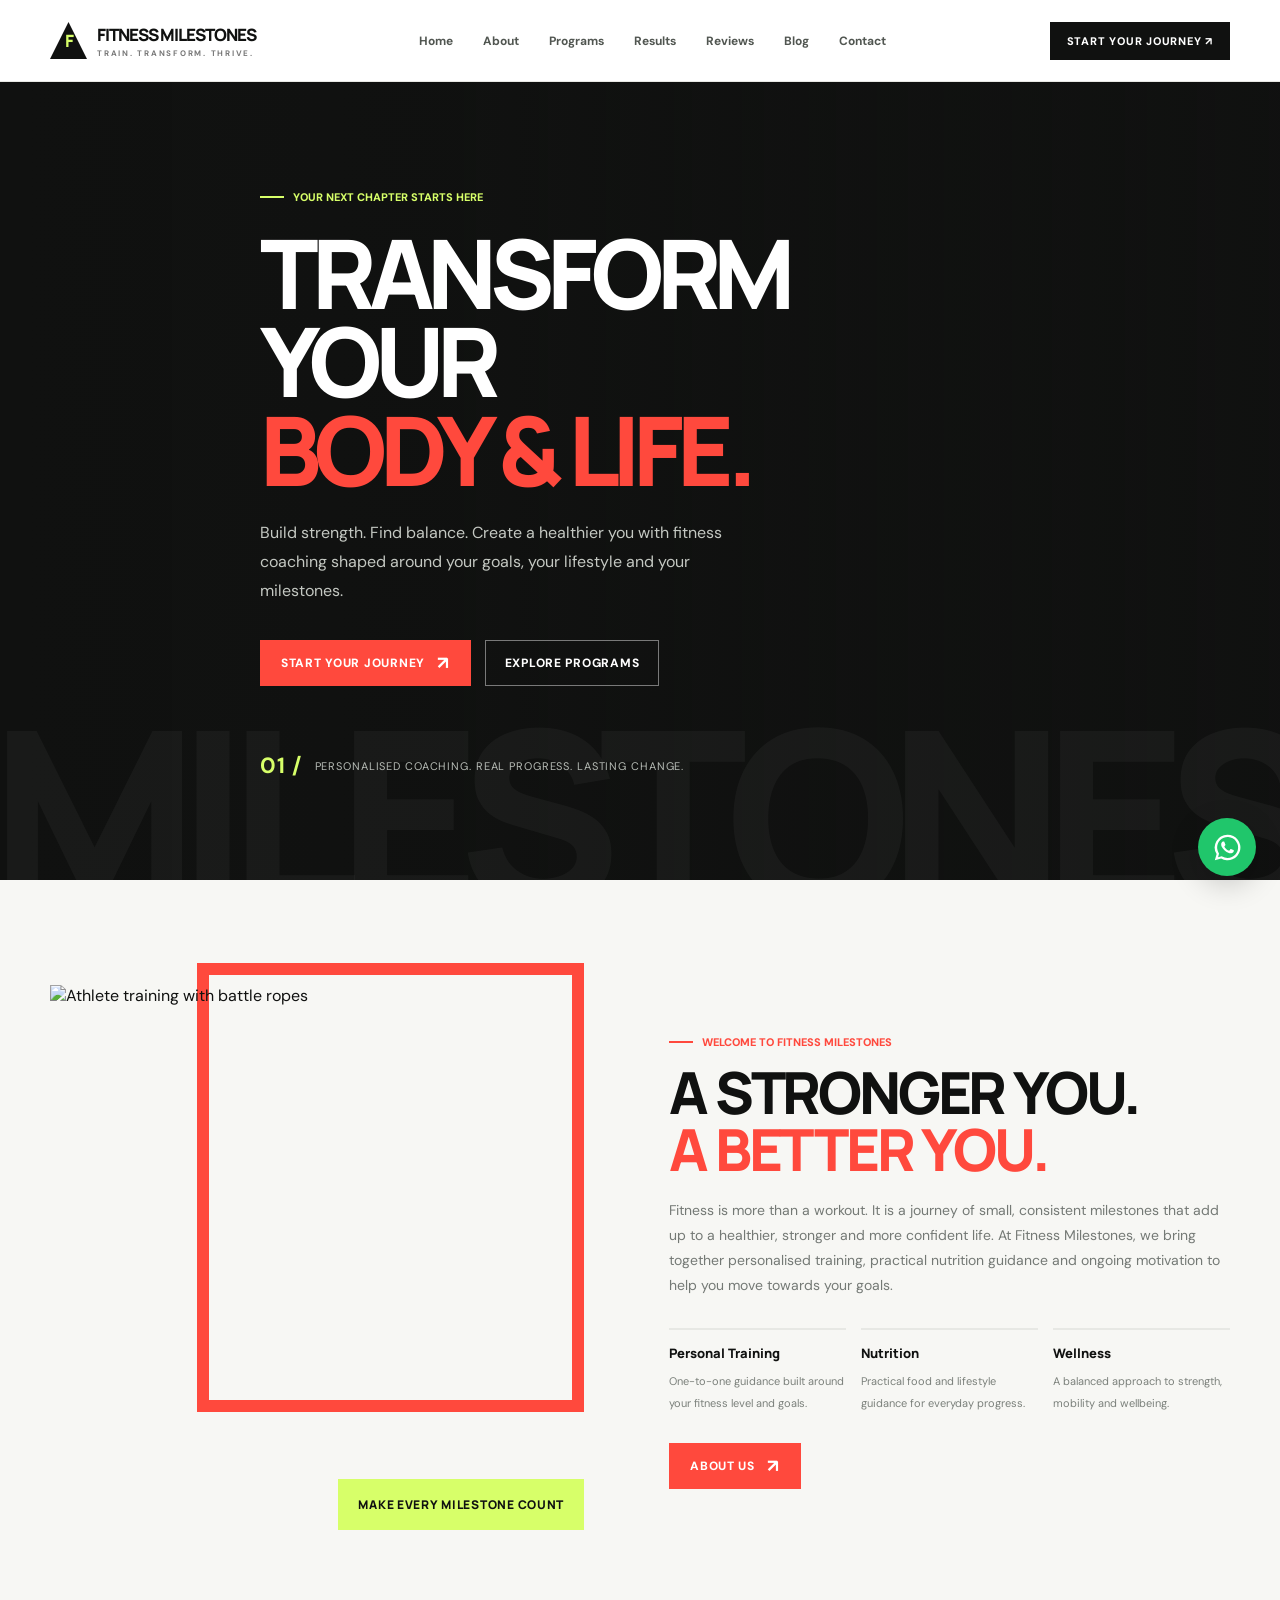
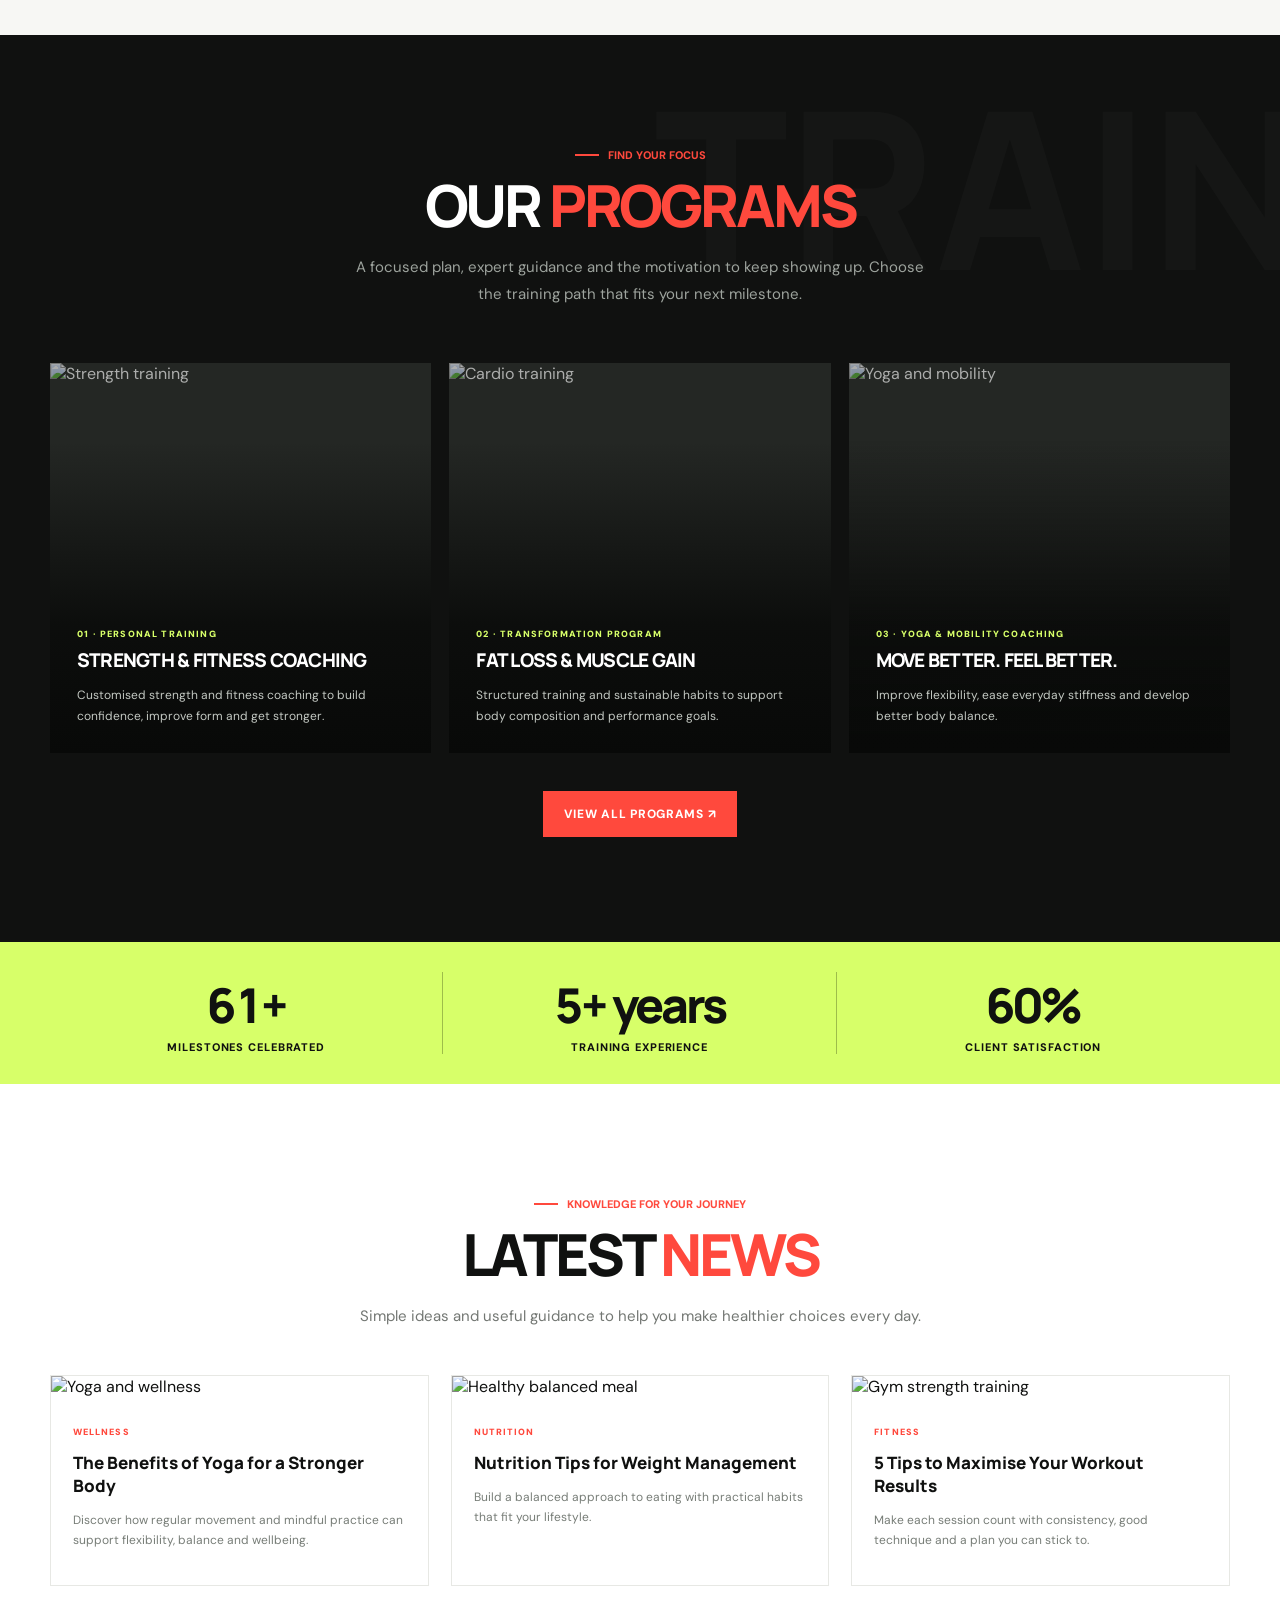
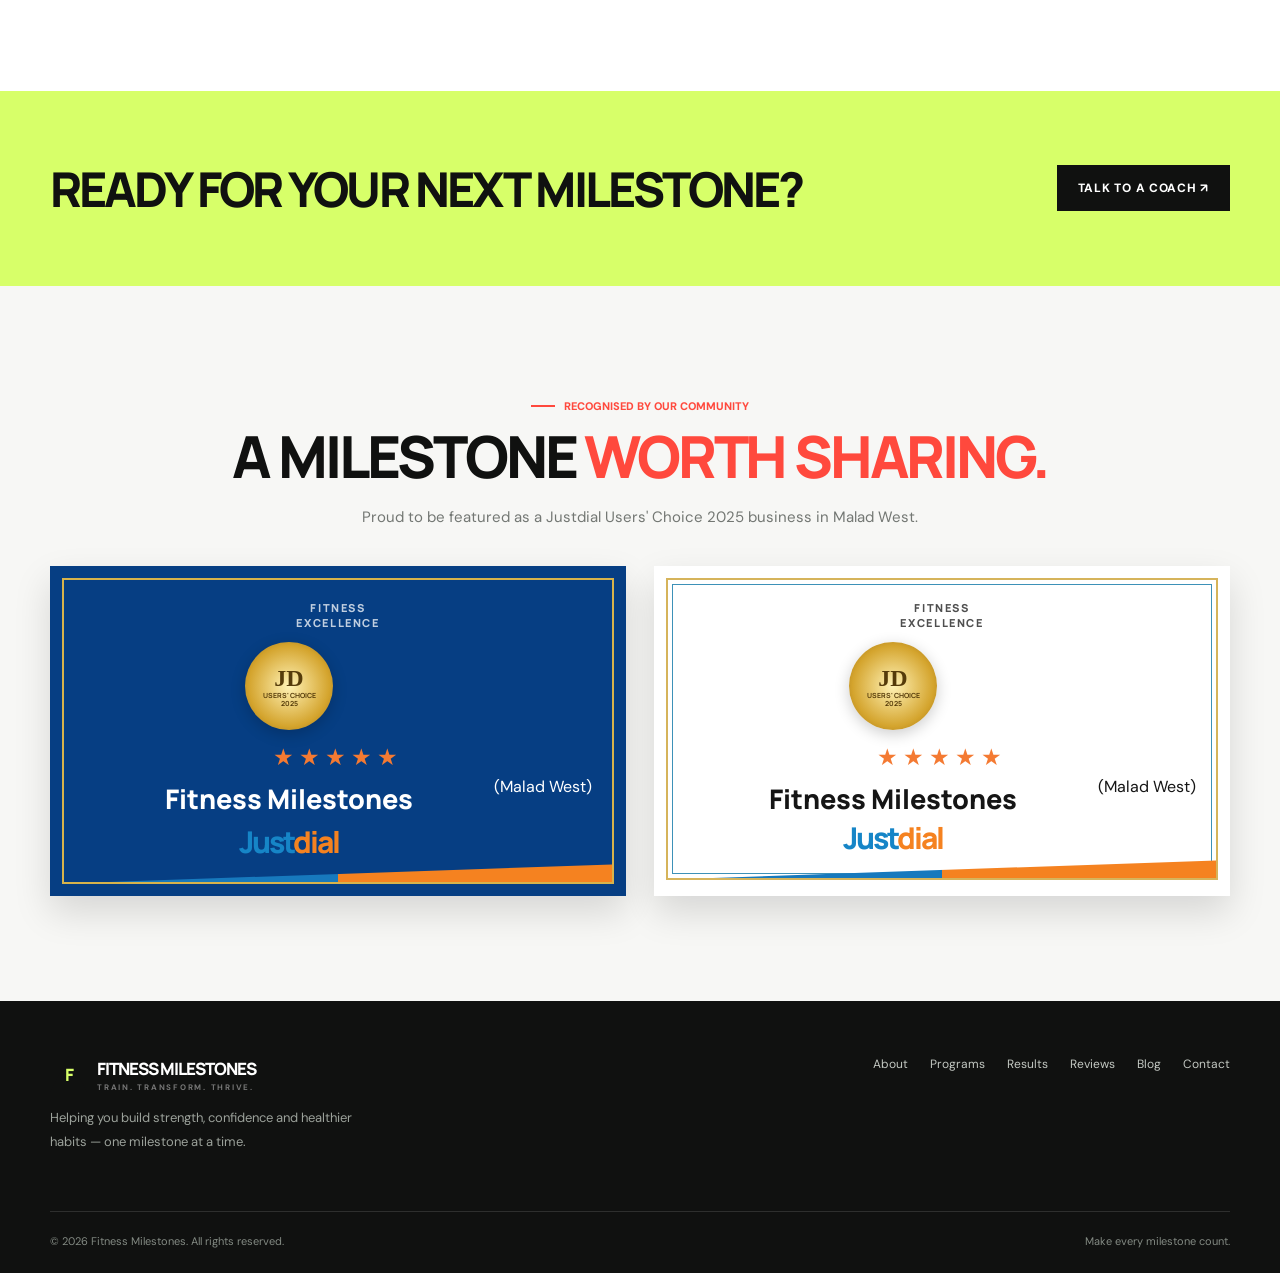
==== index.html @ a77d7e2f "Add motion effects, founder profile, review carousel and Justdial recognition" ====
<!doctype html><html lang="en"><head><meta charset="utf-8"><meta name="viewport" content="width=device-width,initial-scale=1"><meta name="theme-color" content="#101110"><meta name="description" content="Personal training, strength coaching, weight management and wellness programs."><title>Home | Fitness Milestones</title><link rel="preconnect" href="https://fonts.googleapis.com"><link rel="preconnect" href="https://fonts.gstatic.com" crossorigin><link href="https://fonts.googleapis.com/css2?family=DM+Sans:wght@400;500;600;700;800&family=Manrope:wght@400;500;600;700;800;900&display=swap" rel="stylesheet"><link rel="stylesheet" href="assets/css/site.css"></head><body><header><div class="wrap nav"><a class="brand" href="index.html"><span class="brand-mark">F</span><span>FITNESS MILESTONES<small>Train. Transform. Thrive.</small></span></a><nav class="navlinks" id="navlinks"><a href="index.html">Home</a><a href="about.html">About</a><a href="programs.html">Programs</a><a href="results.html">Results</a><a href="reviews.html">Reviews</a><a href="blog.html">Blog</a><a href="contact.html">Contact</a></nav><a class="nav-cta" href="contact.html">Start your journey ↗</a><button class="menu" id="menu" aria-label="Open navigation">☰</button></div></header><main><section class="hero" id="home"><div class="wrap hero-inner"><span class="eyebrow">Your next chapter starts here</span><h1>TRANSFORM YOUR<br><span>BODY & LIFE.</span></h1><p>Build strength. Find balance. Create a healthier you with fitness coaching shaped around your goals, your lifestyle and your milestones.</p><div class="hero-actions"><a class="btn" href="contact.html">Start your journey <span class="arrow">↗</span></a><a class="outline-btn" href="programs.html">Explore programs</a></div><div class="hero-note"><b>01 /</b> Personalised coaching. Real progress. Lasting change.</div></div></section><section class="section" id="about"><div class="wrap intro"><div class="photo-stack reveal"><img src="https://images.unsplash.com/photo-1599058945522-28d584b6f0ff?auto=format&fit=crop&w=1000&q=85" alt="Athlete training with battle ropes"><div class="photo-tag">Make every milestone count</div></div><div class="reveal"><span class="eyebrow">Welcome to Fitness Milestones</span><h2 class="section-title">A STRONGER YOU.<br><span>A BETTER YOU.</span></h2><p>Fitness is more than a workout. It is a journey of small, consistent milestones that add up to a healthier, stronger and more confident life. At Fitness Milestones, we bring together personalised training, practical nutrition guidance and ongoing motivation to help you move towards your goals.</p><div class="feature-grid"><div class="feature"><b>Personal Training</b><small>One-to-one guidance built around your fitness level and goals.</small></div><div class="feature"><b>Nutrition</b><small>Practical food and lifestyle guidance for everyday progress.</small></div><div class="feature"><b>Wellness</b><small>A balanced approach to strength, mobility and wellbeing.</small></div></div><a class="btn" href="contact.html">About us <span class="arrow">↗</span></a></div></div></section><section class="section programs" id="programs"><div class="wrap"><div class="program-head reveal"><span class="eyebrow">Find your focus</span><h2 class="section-title">OUR <span>PROGRAMS</span></h2><p class="section-copy">A focused plan, expert guidance and the motivation to keep showing up. Choose the training path that fits your next milestone.</p></div><div class="program-grid"><article class="program-card reveal"><img src="https://images.unsplash.com/photo-1583454110551-21f2fa2afe61?auto=format&fit=crop&w=900&q=80" alt="Strength training"><div class="program-info"><span class="tag">01 · Personal training</span><h3>STRENGTH & FITNESS COACHING</h3><p>Customised strength and fitness coaching to build confidence, improve form and get stronger.</p></div></article><article class="program-card reveal"><img src="https://images.unsplash.com/photo-1534258936925-c58bed479fcb?auto=format&fit=crop&w=900&q=80" alt="Cardio training"><div class="program-info"><span class="tag">02 · Transformation program</span><h3>FAT LOSS & MUSCLE GAIN</h3><p>Structured training and sustainable habits to support body composition and performance goals.</p></div></article><article class="program-card reveal"><img src="https://images.unsplash.com/photo-1544367567-0f2fcb009e0b?auto=format&fit=crop&w=900&q=80" alt="Yoga and mobility"><div class="program-info"><span class="tag">03 · Yoga & mobility coaching</span><h3>MOVE BETTER. FEEL BETTER.</h3><p>Improve flexibility, ease everyday stiffness and develop better body balance.</p></div></article></div><div style="text-align:center;margin-top:38px"><a class="btn" href="contact.html">View all programs ↗</a></div></div></section><section class="stats"><div class="wrap stats-grid"><div class="stat"><strong data-count="68">68+</strong><span>Milestones celebrated</span></div><div class="stat"><strong data-count="6">6+ years</strong><span>Training experience</span></div><div class="stat"><strong data-count="67">67%</strong><span>Client satisfaction</span></div></div></section><section class="section insights"><div class="wrap"><div class="reveal" style="text-align:center"><span class="eyebrow">Knowledge for your journey</span><h2 class="section-title">LATEST <span>NEWS</span></h2><p class="section-copy" style="margin:auto">Simple ideas and useful guidance to help you make healthier choices every day.</p></div><div class="insight-grid"><article class="insight reveal"><img src="https://images.unsplash.com/photo-1544367567-0f2fcb009e0b?auto=format&fit=crop&w=800&q=80" alt="Yoga and wellness"><div class="insight-content"><span>Wellness</span><h3>The Benefits of Yoga for a Stronger Body</h3><p>Discover how regular movement and mindful practice can support flexibility, balance and wellbeing.</p></div></article><article class="insight reveal"><img src="https://images.unsplash.com/photo-1490645935967-10de6ba17061?auto=format&fit=crop&w=800&q=80" alt="Healthy balanced meal"><div class="insight-content"><span>Nutrition</span><h3>Nutrition Tips for Weight Management</h3><p>Build a balanced approach to eating with practical habits that fit your lifestyle.</p></div></article><article class="insight reveal"><img src="https://images.unsplash.com/photo-1534438327276-14e5300c3a48?auto=format&fit=crop&w=800&q=80" alt="Gym strength training"><div class="insight-content"><span>Fitness</span><h3>5 Tips to Maximise Your Workout Results</h3><p>Make each session count with consistency, good technique and a plan you can stick to.</p></div></article></div></div></section><section class="page-cta"><div class="wrap"><h2>READY FOR YOUR NEXT MILESTONE?</h2><a class="btn dark" href="contact.html">Talk to a coach ↗</a></div></section><section class="section recognition-section"><div class="wrap"><div class="recognition-heading reveal"><span class="eyebrow">Recognised by our community</span><h2 class="section-title">A MILESTONE <span>WORTH SHARING.</span></h2><p class="section-copy">Proud to be featured as a Justdial Users' Choice 2025 business in Malad West.</p></div><div class="award-grid"><article class="award-card award-blue reveal"><div class="award-inner"><div class="award-person">FITNESS<br>EXCELLENCE</div><div class="award-seal">JD<small>USERS' CHOICE<br>2025</small></div><div class="award-stars">★★★★★</div><h3>Fitness Milestones</h3><p>(Malad West)</p><b class="justdial">Just<span>dial</span></b></div></article><article class="award-card award-white reveal"><div class="award-inner"><div class="award-person">FITNESS<br>EXCELLENCE</div><div class="award-seal">JD<small>USERS' CHOICE<br>2025</small></div><div class="award-stars">★★★★★</div><h3>Fitness Milestones</h3><p>(Malad West)</p><b class="justdial">Just<span>dial</span></b></div></article></div></div></section></main><footer><div class="wrap"><div class="footer-top"><div class="footer-brand"><a class="brand" href="index.html"><span class="brand-mark">F</span><span>FITNESS MILESTONES<small>Train. Transform. Thrive.</small></span></a><p>Helping you build strength, confidence and healthier habits — one milestone at a time.</p></div><div class="footer-links"><a href="about.html">About</a><a href="programs.html">Programs</a><a href="results.html">Results</a><a href="reviews.html">Reviews</a><a href="blog.html">Blog</a><a href="contact.html">Contact</a></div></div><div class="copyright"><span>© <span id="year"></span> Fitness Milestones. All rights reserved.</span><span>Make every milestone count.</span></div></div></footer><a class="whatsapp" href="https://wa.me/919819451919?text=Hi%20Fitness%20Milestones%2C%20I%27d%20like%20to%20know%20more." target="_blank" rel="noopener" aria-label="Chat on WhatsApp"><svg viewBox="0 0 32 32"><path d="M16 .8A15.1 15.1 0 0 0 3.1 23.8L1 31l7.4-1.9A15.2 15.2 0 1 0 16 .8zm0 27.6a12.4 12.4 0 0 1-6.3-1.7l-.5-.3-4.4 1.1 1.2-4.3-.3-.5A12.4 12.4 0 1 1 16 28.4zm6.8-9.3c-.4-.2-2.2-1.1-2.6-1.2-.3-.1-.6-.2-.8.2-.3.4-1 1.2-1.2 1.5-.2.2-.4.3-.8.1-.4-.2-1.6-.6-3-1.9-1.1-1-1.9-2.2-2.1-2.6-.2-.4 0-.6.2-.8l.6-.7c.2-.2.3-.4.4-.6.1-.2 0-.5 0-.7l-1.2-2.8c-.3-.7-.6-.6-.8-.6h-.7c-.2 0-.7.1-1 .5-.4.4-1.3 1.3-1.3 3.1s1.3 3.6 1.5 3.8c.2.3 2.6 4 6.3 5.6.9.4 1.6.6 2.1.7.9.3 1.7.2 2.3.1.7-.1 2.2-.9 2.5-1.8.3-.9.3-1.6.2-1.8-.1-.2-.4-.3-.8-.5z"/></svg></a><script src="assets/js/site.js"></script></body></html>
---- assets/css/site.css ----
:root{--ink:#101110;--paper:#f7f7f4;--white:#fff;--muted:#777b78;--line:#e7e8e4;--accent:#ff493d;--lime:#d7ff69;--max:1180px}
*{box-sizing:border-box}html{scroll-behavior:smooth;scroll-padding-top:90px}body{margin:0;background:var(--paper);color:var(--ink);font-family:'DM Sans',sans-serif}a{color:inherit;text-decoration:none}button,input,textarea{font:inherit}.wrap{width:min(var(--max),calc(100% - 48px));margin:auto}.eyebrow{display:inline-flex;align-items:center;gap:9px;font-size:11px;font-weight:800;letter-spacing:.16em;text-transform:uppercase;color:var(--accent)}.eyebrow:before{content:'';width:24px;height:2px;background:currentColor}.section{padding:105px 0}.section-title{font:900 clamp(36px,5vw,58px)/.98 Manrope,sans-serif;letter-spacing:-.055em;margin:15px 0 20px}.section-copy{max-width:570px;color:#737773;line-height:1.8;font-size:15px}.btn{display:inline-flex;align-items:center;justify-content:center;gap:12px;padding:15px 21px;background:var(--accent);color:white;font-weight:800;font-size:12px;letter-spacing:.06em;text-transform:uppercase;border:0;transition:.25s;cursor:pointer}.btn:hover{background:#e83227;transform:translateY(-3px);box-shadow:0 12px 28px #ff493d35}.btn.dark{background:var(--ink)}.btn.dark:hover{background:#303330}.btn .arrow{font-size:18px;line-height:0}
header{height:82px;position:sticky;top:0;z-index:20;background:#fffF;border-bottom:1px solid #e8e8e4;backdrop-filter:blur(16px)}.nav{height:100%;display:flex;align-items:center;justify-content:space-between}.brand{display:flex;align-items:center;gap:10px;font:900 17px Manrope;letter-spacing:-.06em}.brand-mark{width:37px;height:37px;background:var(--ink);color:var(--lime);display:grid;place-items:center;font:900 17px Manrope;clip-path:polygon(50% 0,100% 100%,0 100%)}.brand small{display:block;font:700 8px 'DM Sans';letter-spacing:.22em;color:#777;text-transform:uppercase;margin-top:2px}.navlinks{display:flex;align-items:center;gap:30px;font-size:12px;font-weight:700;color:#515651}.navlinks a{transition:.2s}.navlinks a:hover{color:var(--accent)}.nav-cta{padding:12px 17px;background:var(--ink);color:white;font-size:11px;font-weight:800;text-transform:uppercase;letter-spacing:.07em}.menu{display:none;background:none;border:0;font-size:24px}
.hero{min-height:690px;background:var(--ink);color:#fff;position:relative;overflow:hidden;display:flex;align-items:center}.hero:before{content:'';position:absolute;inset:0;background:linear-gradient(90deg,#101110 2%,#101110e8 37%,#10111035 100%),url('https://images.unsplash.com/photo-1534438327276-14e5300c3a48?auto=format&fit=crop&w=2000&q=85') center/cover}.hero:after{content:'MILESTONES';position:absolute;right:-25px;bottom:-55px;font:900 clamp(100px,19vw,260px)/1 Manrope;color:#ffffff0a;letter-spacing:-.09em;pointer-events:none}.hero-inner{position:relative;z-index:1;padding:100px 0;max-width:760px}.hero .eyebrow{color:var(--lime)}.hero h1{font:900 clamp(52px,8vw,96px)/.92 Manrope;letter-spacing:-.075em;margin:25px 0}.hero h1 span{color:var(--accent)}.hero p{max-width:500px;color:#c4c8c2;line-height:1.8;font-size:16px}.hero-actions{display:flex;gap:14px;align-items:center;margin-top:35px}.outline-btn{border:1px solid #ffffff70;padding:14px 19px;font-size:12px;font-weight:800;text-transform:uppercase;letter-spacing:.06em}.hero-note{display:flex;align-items:center;gap:13px;margin-top:65px;color:#b7bcb6;font-size:11px;letter-spacing:.08em;text-transform:uppercase}.hero-note b{color:var(--lime);font-size:22px}
.intro{display:grid;grid-template-columns:1fr 1.05fr;gap:85px;align-items:center}.photo-stack{position:relative;padding:0 35px 35px 0}.photo-stack:before{content:'';position:absolute;right:0;top:-22px;width:68%;height:78%;border:12px solid var(--accent)}.photo-stack img{position:relative;width:100%;height:510px;object-fit:cover;display:block}.photo-tag{position:absolute;bottom:0;right:0;background:var(--lime);padding:17px 20px;font:900 12px Manrope;text-transform:uppercase;letter-spacing:.06em}.intro h2 span,.section-title span{color:var(--accent)}.intro p{color:#747975;line-height:1.8;font-size:14px}.feature-grid{display:grid;grid-template-columns:repeat(3,1fr);gap:15px;margin:30px 0}.feature{border-top:2px solid var(--line);padding-top:14px}.feature b{display:block;font:800 13px Manrope;margin-bottom:7px}.feature small{color:#7b807b;line-height:1.6;font-size:11px}
.coach{background:#fff}.coach-grid{display:grid;grid-template-columns:1fr 1fr;gap:70px;align-items:center}.coach-image{height:430px;position:relative}.coach-image img{width:100%;height:100%;object-fit:cover}.coach-image:after{content:'MOVE WITH PURPOSE';position:absolute;bottom:20px;left:-20px;background:var(--accent);color:white;padding:13px 18px;font:800 11px Manrope;letter-spacing:.1em}.offer-list{list-style:none;padding:0;margin:24px 0 30px;display:grid;grid-template-columns:1fr 1fr;gap:13px}.offer-list li{font-size:13px;font-weight:700;padding:13px 0;border-bottom:1px solid var(--line)}.offer-list li:before{content:'↗';color:var(--accent);font-weight:900;margin-right:9px}
.programs{background:var(--ink);color:white;position:relative;overflow:hidden}.programs:before{content:'TRAIN';position:absolute;right:-30px;top:0;font:900 220px Manrope;color:#ffffff06}.program-head{text-align:center;position:relative}.program-head .section-copy{margin:0 auto;color:#9da39d}.program-grid{display:grid;grid-template-columns:repeat(3,1fr);gap:18px;margin-top:55px;position:relative}.program-card{min-height:390px;position:relative;overflow:hidden;background:#242724}.program-card img{width:100%;height:100%;position:absolute;inset:0;object-fit:cover;opacity:.62;transition:.5s}.program-card:hover img{transform:scale(1.06);opacity:.78}.program-card:after{content:'';position:absolute;inset:0;background:linear-gradient(0deg,#080908 0%,#080908d9 33%,transparent 80%)}.program-info{position:absolute;z-index:1;bottom:0;padding:27px}.program-no{font:900 34px Manrope;color:#ffffff65}.program-info h3{font:900 19px Manrope;letter-spacing:-.04em;margin:5px 0 12px}.program-info p{color:#c3c8c2;font-size:12px;line-height:1.7;margin:0}.program-info .tag{font-size:9px;color:var(--lime);font-weight:900;letter-spacing:.13em;text-transform:uppercase}
.stats{background:var(--lime);padding:30px 0}.stats-grid{display:grid;grid-template-columns:repeat(3,1fr);text-align:center}.stat{border-right:1px solid #9ebd4a}.stat:last-child{border:0}.stat strong{font:900 clamp(32px,4vw,48px) Manrope;letter-spacing:-.06em}.stat span{display:block;font-size:11px;font-weight:800;text-transform:uppercase;letter-spacing:.08em;margin-top:3px}
.transform{display:grid;grid-template-columns:1fr 1fr;gap:70px;align-items:center}.transform-image{height:350px;overflow:hidden}.transform-image img{width:100%;height:100%;object-fit:cover}.progress{margin-top:28px}.progress-row{margin:18px 0}.progress-row div:first-child{display:flex;justify-content:space-between;font-size:12px;font-weight:800;margin-bottom:8px}.bar{height:6px;background:#e5e7e1}.bar i{display:block;height:100%;background:var(--accent);width:var(--w)}
.testimonials{background:#151715;color:white}.review-layout{display:grid;grid-template-columns:.85fr 1.15fr;gap:80px;align-items:center}.review-card{background:#f8f8f5;color:var(--ink);padding:35px;max-width:570px;position:relative;box-shadow:14px 14px 0 #ff493d25}.stars{color:var(--accent);letter-spacing:4px;font-size:15px}.review-card blockquote{font:600 17px/1.7 Manrope;margin:22px 0}.review-card strong{font:900 12px Manrope;text-transform:uppercase}.review-card small{display:block;color:#828782;margin-top:5px}
.insights{background:#fff}.insight-grid{display:grid;grid-template-columns:repeat(3,1fr);gap:22px;margin-top:45px}.insight{border:1px solid var(--line);background:white;transition:.25s}.insight:hover{transform:translateY(-6px);box-shadow:0 18px 40px #171a1712}.insight img{width:100%;height:205px;object-fit:cover}.insight-content{padding:22px}.insight-content span{font-size:9px;color:var(--accent);font-weight:900;letter-spacing:.12em;text-transform:uppercase}.insight-content h3{font:800 17px/1.35 Manrope;margin:12px 0}.insight-content p{font-size:12px;line-height:1.7;color:#777d77}
.contact{background:#f0f1ec}.contact-grid{display:grid;grid-template-columns:1fr 1fr;gap:75px}.contact-form{display:grid;gap:12px;margin-top:25px}.contact-form input,.contact-form textarea{width:100%;border:1px solid #dfe1da;background:transparent;padding:15px 14px;outline:none;font-size:13px}.contact-form input:focus,.contact-form textarea:focus{border-color:var(--accent)}.contact-form textarea{min-height:120px;resize:vertical}.contact-details{display:grid;gap:13px;margin-top:28px}.contact-item{display:flex;align-items:center;gap:16px;background:#fff;padding:18px}.contact-icon{width:38px;height:38px;background:#fff0ed;color:var(--accent);display:grid;place-items:center;font-size:18px}.contact-item b{font:800 12px Manrope;display:block}.contact-item small{color:#777d77;font-size:12px;display:block;margin-top:4px}
footer{background:#101110;color:white;padding:55px 0 25px}.footer-top{display:flex;justify-content:space-between;gap:30px;align-items:flex-start;padding-bottom:45px}.footer-brand p{max-width:320px;color:#9ba19a;font-size:13px;line-height:1.8}.footer-links{display:flex;gap:22px;flex-wrap:wrap;font-size:12px;color:#c3c8c2}.copyright{border-top:1px solid #ffffff20;padding-top:22px;color:#838a83;font-size:11px;display:flex;justify-content:space-between}
.whatsapp{position:fixed;right:24px;bottom:24px;z-index:30;width:58px;height:58px;border-radius:50%;display:grid;place-items:center;background:#20c66b;color:white;box-shadow:0 8px 30px #0003;transition:.25s}.whatsapp:hover{transform:translateY(-5px) scale(1.04)}.whatsapp svg{width:27px;height:27px;fill:currentColor}
.reveal{opacity:0;transform:translateY(24px);transition:opacity .7s ease,transform .7s ease}.reveal.visible{opacity:1;transform:none}
@media(max-width:850px){.navlinks{display:none;position:absolute;top:81px;left:0;right:0;background:white;padding:25px;flex-direction:column;align-items:flex-start;border-bottom:1px solid var(--line)}.navlinks.open{display:flex}.menu{display:block}.nav-cta{display:none}.hero{min-height:620px}.intro,.coach-grid,.transform,.review-layout,.contact-grid{grid-template-columns:1fr;gap:45px}.intro{gap:55px}.photo-stack{max-width:550px}.photo-stack img{height:420px}.coach-image{height:360px}.program-grid{grid-template-columns:1fr 1fr}.program-card:last-child{grid-column:span 2;min-height:300px}.review-layout{gap:35px}.footer-top{flex-direction:column}}
@media(max-width:560px){.wrap{width:min(100% - 36px,var(--max))}.section{padding:75px 0}.hero-inner{padding:80px 0}.hero h1{font-size:54px}.hero-actions{align-items:stretch;flex-direction:column;max-width:250px}.hero-note{margin-top:45px}.photo-stack img{height:350px}.feature-grid{gap:10px}.feature small{font-size:10px}.offer-list{grid-template-columns:1fr}.program-grid,.insight-grid{grid-template-columns:1fr}.program-card,.program-card:last-child{grid-column:auto;min-height:340px}.stats-grid{gap:8px}.stat strong{font-size:30px}.stat span{font-size:8px;line-height:1.4}.transform-image{height:270px}.review-card{padding:25px}.footer-links{gap:15px}.copyright{gap:10px;flex-direction:column}}
@media(prefers-reduced-motion:reduce){html{scroll-behavior:auto}*,*:before,*:after{transition:none!important;animation:none!important}.reveal{opacity:1;transform:none}}

.page-hero{background:linear-gradient(90deg,#101110f2,#10111080),url('https://images.unsplash.com/photo-1534438327276-14e5300c3a48?auto=format&fit=crop&w=2000&q=85') center/cover;color:white;padding:115px 0 105px}.page-hero h1{font:900 clamp(48px,8vw,88px)/.95 Manrope;letter-spacing:-.07em;max-width:850px;margin:22px 0}.page-hero p{max-width:620px;color:#d0d4ce;line-height:1.8;margin-bottom:30px}.page-intro{padding-bottom:35px}.article-body{max-width:850px;margin:auto;color:#626862;line-height:1.9}.article-body h2,.article-body h3{font-family:Manrope;color:var(--ink)}.article-body img{width:100%;max-height:460px;object-fit:cover;margin:25px 0}.blog-detail{background:#fff;padding:25px}.program-detail{display:grid;grid-template-columns:1fr 1fr;gap:30px;align-items:center;padding:35px 0;border-bottom:1px solid var(--line)}.program-detail img{width:100%;height:290px;object-fit:cover}.program-detail h3{font:900 26px Manrope}.review-grid{display:grid;grid-template-columns:repeat(2,1fr);gap:22px}.review-grid .review-card{max-width:none}.page-cta{background:var(--lime);padding:65px 0}.page-cta .wrap{display:flex;justify-content:space-between;align-items:center;gap:30px}.page-cta h2{font:900 clamp(30px,4vw,48px) Manrope;letter-spacing:-.06em;margin:0}@media(max-width:650px){.program-detail,.review-grid{grid-template-columns:1fr}.page-cta .wrap{align-items:flex-start;flex-direction:column}.page-hero{padding:85px 0}}
/* Motion, counters, founder, review carousel and recognition */
html{scroll-behavior:smooth}body{overflow-x:hidden}.reveal{opacity:0;transform:translateY(28px);transition:opacity .75s ease,transform .75s cubic-bezier(.2,.7,.2,1)}.reveal.visible{opacity:1;transform:translateY(0)}.section-title,.hero h1,.page-hero h1{animation:headlineIn .9s cubic-bezier(.2,.7,.2,1) both}.eyebrow{animation:eyebrowIn .7s .12s both}@keyframes headlineIn{from{opacity:0;transform:translateY(22px);clip-path:inset(0 0 100% 0)}to{opacity:1;transform:none;clip-path:inset(0)}}@keyframes eyebrowIn{from{opacity:0;letter-spacing:.28em}to{opacity:1;letter-spacing:inherit}}.stat strong{display:inline-block;font-variant-numeric:tabular-nums;transition:transform .25s}.stat.counted strong{animation:countPop .45s ease}@keyframes countPop{50%{transform:scale(1.12);color:var(--accent)}}.founder-grid{display:grid;grid-template-columns:1fr 1fr;gap:clamp(35px,7vw,100px);align-items:center}.founder-photo{position:relative}.founder-photo img{width:100%;height:520px;object-fit:cover;border-radius:18px}.founder-stamp{position:absolute;bottom:20px;left:20px;background:var(--accent);color:#fff;padding:13px 18px;font-size:11px;font-weight:900;letter-spacing:.12em}.founder-lead{font:700 clamp(20px,2.5vw,28px)/1.4 Manrope;color:var(--ink)}.founder-grid p{line-height:1.8;color:var(--muted)}.founder-credentials{display:flex;flex-wrap:wrap;gap:8px;margin:24px 0}.founder-credentials span{border:1px solid var(--line);padding:9px 12px;font-size:10px;font-weight:800;letter-spacing:.06em}.carousel-controls{display:flex;gap:10px;margin-top:26px}.carousel-btn{width:46px;height:46px;border:1px solid #555;background:transparent;color:inherit;border-radius:50%;font-size:20px;cursor:pointer;transition:.25s}.carousel-btn:hover{background:var(--accent);border-color:var(--accent);color:#fff}.review-carousel{position:relative;min-height:280px}.review-carousel .review-card{position:absolute;inset:0;opacity:0;transform:translateX(24px);pointer-events:none;transition:opacity .45s,transform .45s;max-width:none}.review-carousel .review-card.is-active{position:relative;opacity:1;transform:none;pointer-events:auto}.review-dots{display:flex;gap:8px;margin-top:22px}.review-dots button{width:8px;height:8px;border:0;border-radius:20px;background:#777;opacity:.4;cursor:pointer;padding:0}.review-dots button.active{width:26px;background:var(--accent);opacity:1}.recognition-section{background:#f7f7f5}.recognition-heading{text-align:center;margin-bottom:35px}.recognition-heading .section-copy{margin:0 auto}.award-grid{display:grid;grid-template-columns:1fr 1fr;gap:28px}.award-card{padding:12px;background:#090b11;box-shadow:0 16px 35px #0002;min-height:280px}.award-card .award-inner{min-height:256px;border:2px solid #d7b34b;display:grid;grid-template-columns:1fr auto;align-content:center;justify-items:center;padding:20px;text-align:center;position:relative;overflow:hidden}.award-blue{background:#063e83;color:#fff}.award-white{background:#fff;color:#151515}.award-white .award-inner{border-color:#d6b45b;outline:1px solid #3d91b8;outline-offset:-7px}.award-person{font:900 11px Manrope;letter-spacing:.15em;opacity:.75;grid-column:1/-1}.award-seal{width:88px;height:88px;border-radius:50%;background:radial-gradient(circle,#fff2b5,#d4a42d 65%,#946615);color:#553b0a;display:flex;flex-direction:column;align-items:center;justify-content:center;font:900 24px Georgia;box-shadow:0 4px 15px #0003;margin:12px}.award-seal small{font:700 7px/1.2 Manrope}.award-stars{color:#f47a32;letter-spacing:5px;font-size:23px;grid-column:1/-1}.award-card h3{font:900 clamp(18px,2.5vw,27px) Manrope;margin:8px 0 0}.award-card p{margin:4px 0 12px}.justdial{font:900 30px Manrope;color:#1685c7;letter-spacing:-2px}.justdial span{color:#f58220}.award-blue .justdial{margin-top:4px}.award-blue .award-inner:after,.award-white .award-inner:after{content:"";position:absolute;bottom:-28px;left:-5%;width:110%;height:36px;background:linear-gradient(90deg,#1779bd 0 50%,#f58220 50%);transform:rotate(-2deg)}@media(max-width:760px){.founder-grid,.award-grid{grid-template-columns:1fr}.founder-photo img{height:360px}.review-carousel{min-height:300px}.award-card{min-height:240px}.award-card .award-inner{min-height:216px}}
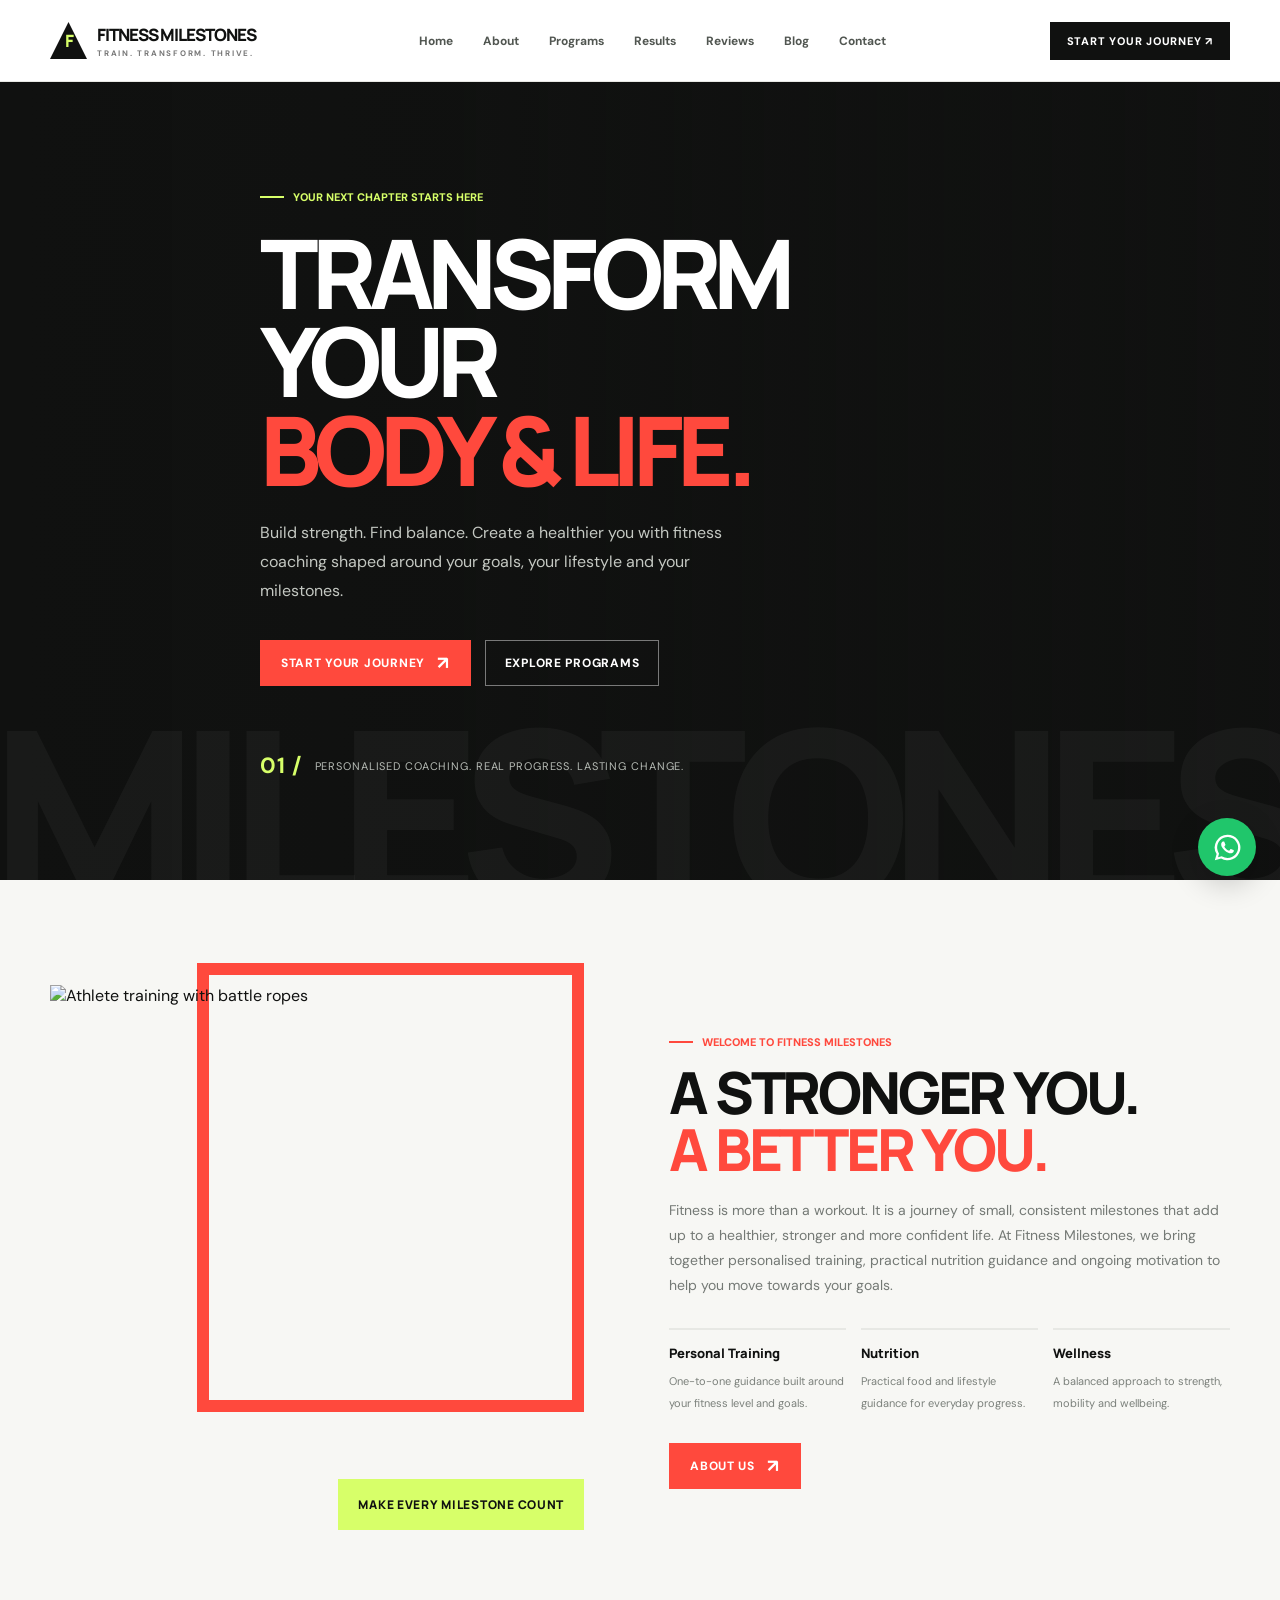
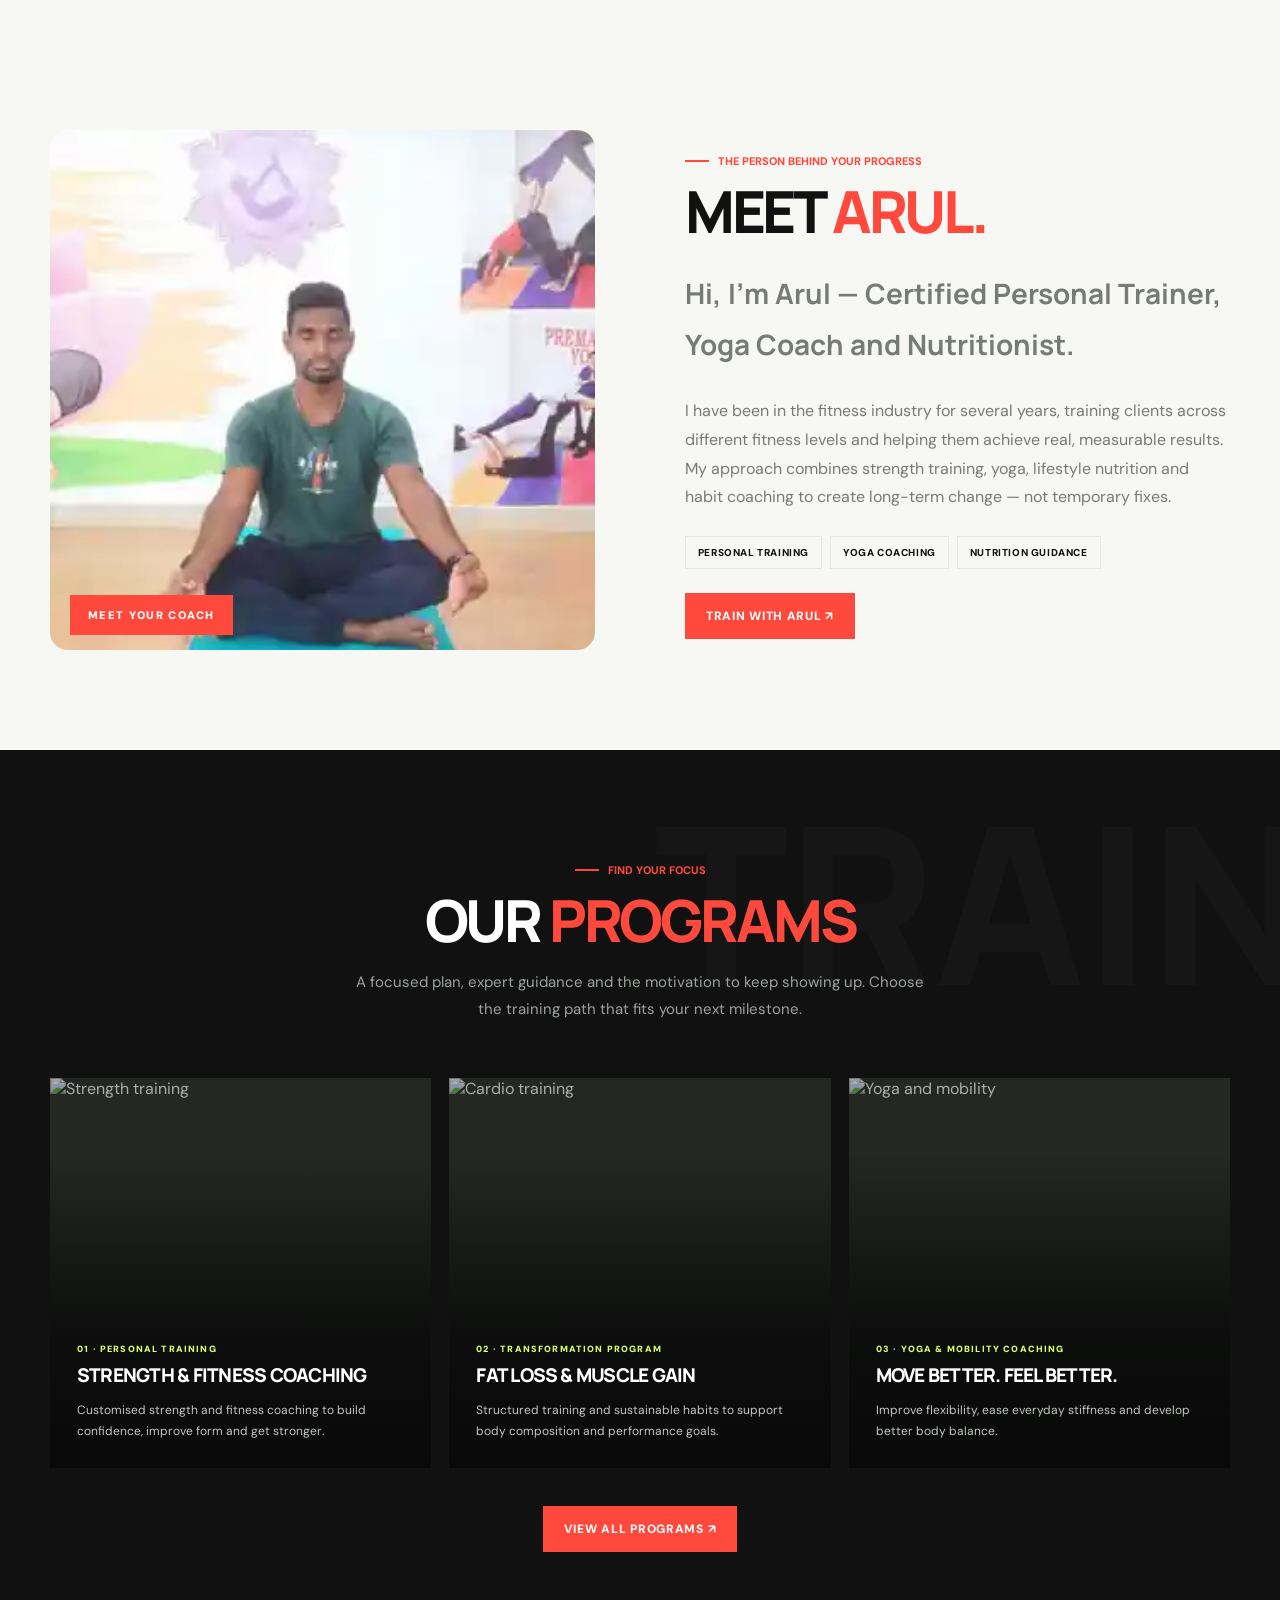
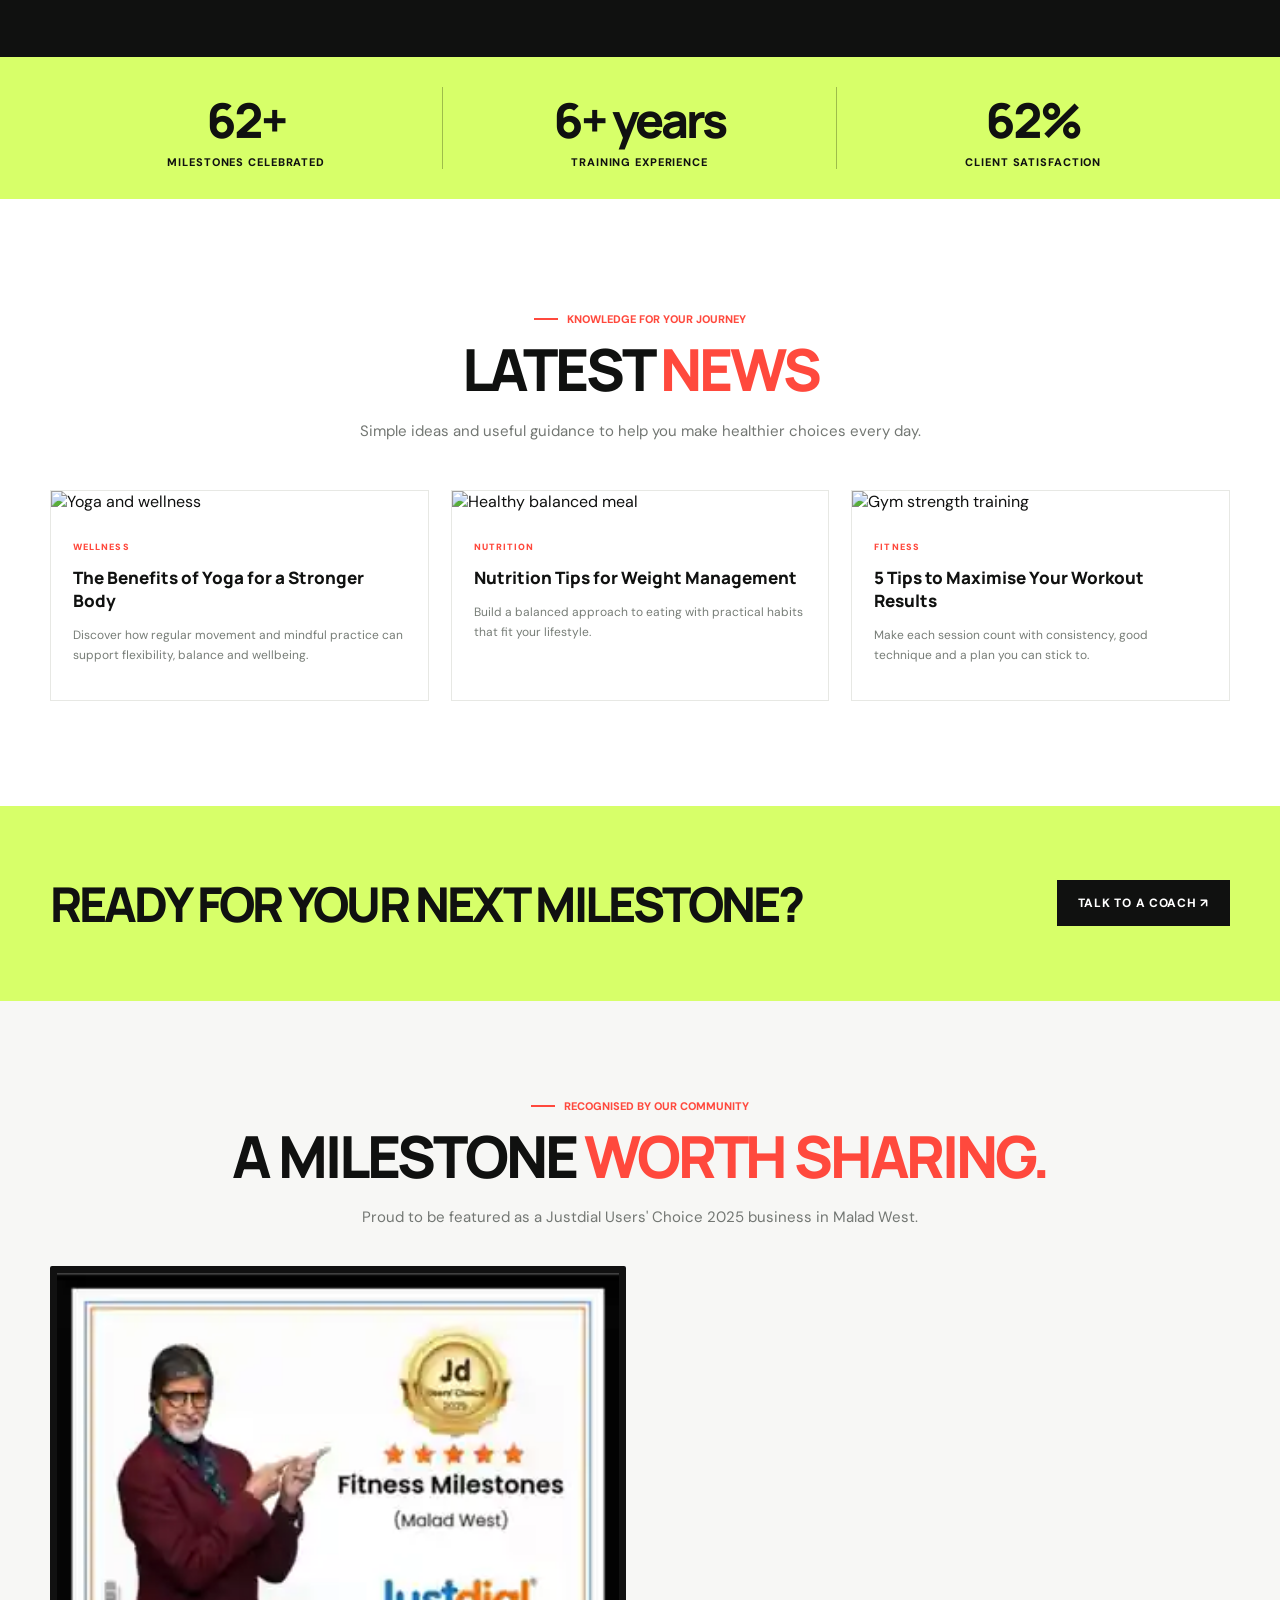
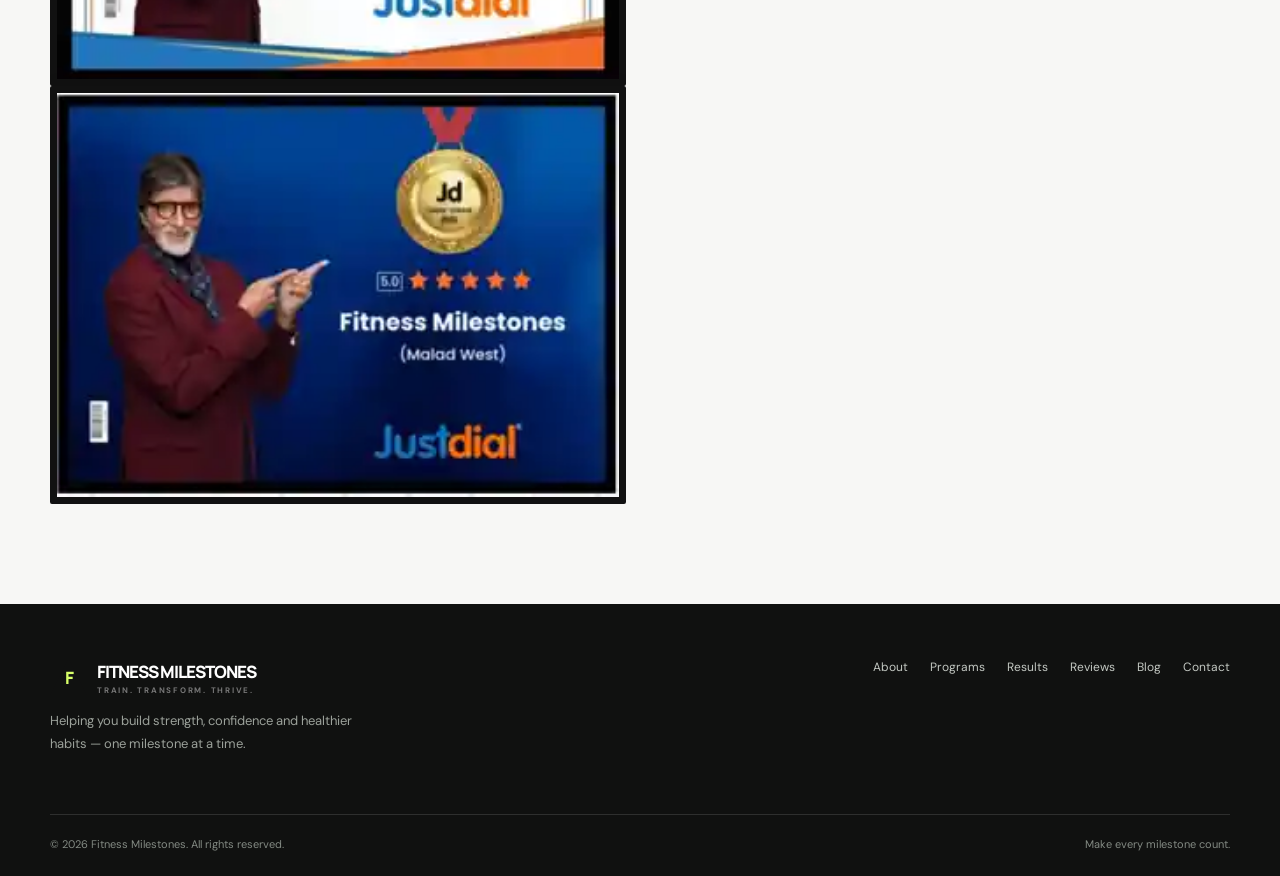
==== commit b74ee38e: "Use supplied founder and Justdial recognition photos" ====
--- a/index.html
+++ b/index.html
@@ -1 +1 @@
-<!doctype html><html lang="en"><head><meta charset="utf-8"><meta name="viewport" content="width=device-width,initial-scale=1"><meta name="theme-color" content="#101110"><meta name="description" content="Personal training, strength coaching, weight management and wellness programs."><title>Home | Fitness Milestones</title><link rel="preconnect" href="https://fonts.googleapis.com"><link rel="preconnect" href="https://fonts.gstatic.com" crossorigin><link href="https://fonts.googleapis.com/css2?family=DM+Sans:wght@400;500;600;700;800&family=Manrope:wght@400;500;600;700;800;900&display=swap" rel="stylesheet"><link rel="stylesheet" href="assets/css/site.css"></head><body><header><div class="wrap nav"><a class="brand" href="index.html"><span class="brand-mark">F</span><span>FITNESS MILESTONES<small>Train. Transform. Thrive.</small></span></a><nav class="navlinks" id="navlinks"><a href="index.html">Home</a><a href="about.html">About</a><a href="programs.html">Programs</a><a href="results.html">Results</a><a href="reviews.html">Reviews</a><a href="blog.html">Blog</a><a href="contact.html">Contact</a></nav><a class="nav-cta" href="contact.html">Start your journey ↗</a><button class="menu" id="menu" aria-label="Open navigation">☰</button></div></header><main><section class="hero" id="home"><div class="wrap hero-inner"><span class="eyebrow">Your next chapter starts here</span><h1>TRANSFORM YOUR<br><span>BODY & LIFE.</span></h1><p>Build strength. Find balance. Create a healthier you with fitness coaching shaped around your goals, your lifestyle and your milestones.</p><div class="hero-actions"><a class="btn" href="contact.html">Start your journey <span class="arrow">↗</span></a><a class="outline-btn" href="programs.html">Explore programs</a></div><div class="hero-note"><b>01 /</b> Personalised coaching. Real progress. Lasting change.</div></div></section><section class="section" id="about"><div class="wrap intro"><div class="photo-stack reveal"><img src="https://images.unsplash.com/photo-1599058945522-28d584b6f0ff?auto=format&fit=crop&w=1000&q=85" alt="Athlete training with battle ropes"><div class="photo-tag">Make every milestone count</div></div><div class="reveal"><span class="eyebrow">Welcome to Fitness Milestones</span><h2 class="section-title">A STRONGER YOU.<br><span>A BETTER YOU.</span></h2><p>Fitness is more than a workout. It is a journey of small, consistent milestones that add up to a healthier, stronger and more confident life. At Fitness Milestones, we bring together personalised training, practical nutrition guidance and ongoing motivation to help you move towards your goals.</p><div class="feature-grid"><div class="feature"><b>Personal Training</b><small>One-to-one guidance built around your fitness level and goals.</small></div><div class="feature"><b>Nutrition</b><small>Practical food and lifestyle guidance for everyday progress.</small></div><div class="feature"><b>Wellness</b><small>A balanced approach to strength, mobility and wellbeing.</small></div></div><a class="btn" href="contact.html">About us <span class="arrow">↗</span></a></div></div></section><section class="section programs" id="programs"><div class="wrap"><div class="program-head reveal"><span class="eyebrow">Find your focus</span><h2 class="section-title">OUR <span>PROGRAMS</span></h2><p class="section-copy">A focused plan, expert guidance and the motivation to keep showing up. Choose the training path that fits your next milestone.</p></div><div class="program-grid"><article class="program-card reveal"><img src="https://images.unsplash.com/photo-1583454110551-21f2fa2afe61?auto=format&fit=crop&w=900&q=80" alt="Strength training"><div class="program-info"><span class="tag">01 · Personal training</span><h3>STRENGTH & FITNESS COACHING</h3><p>Customised strength and fitness coaching to build confidence, improve form and get stronger.</p></div></article><article class="program-card reveal"><img src="https://images.unsplash.com/photo-1534258936925-c58bed479fcb?auto=format&fit=crop&w=900&q=80" alt="Cardio training"><div class="program-info"><span class="tag">02 · Transformation program</span><h3>FAT LOSS & MUSCLE GAIN</h3><p>Structured training and sustainable habits to support body composition and performance goals.</p></div></article><article class="program-card reveal"><img src="https://images.unsplash.com/photo-1544367567-0f2fcb009e0b?auto=format&fit=crop&w=900&q=80" alt="Yoga and mobility"><div class="program-info"><span class="tag">03 · Yoga & mobility coaching</span><h3>MOVE BETTER. FEEL BETTER.</h3><p>Improve flexibility, ease everyday stiffness and develop better body balance.</p></div></article></div><div style="text-align:center;margin-top:38px"><a class="btn" href="contact.html">View all programs ↗</a></div></div></section><section class="stats"><div class="wrap stats-grid"><div class="stat"><strong data-count="68">68+</strong><span>Milestones celebrated</span></div><div class="stat"><strong data-count="6">6+ years</strong><span>Training experience</span></div><div class="stat"><strong data-count="67">67%</strong><span>Client satisfaction</span></div></div></section><section class="section insights"><div class="wrap"><div class="reveal" style="text-align:center"><span class="eyebrow">Knowledge for your journey</span><h2 class="section-title">LATEST <span>NEWS</span></h2><p class="section-copy" style="margin:auto">Simple ideas and useful guidance to help you make healthier choices every day.</p></div><div class="insight-grid"><article class="insight reveal"><img src="https://images.unsplash.com/photo-1544367567-0f2fcb009e0b?auto=format&fit=crop&w=800&q=80" alt="Yoga and wellness"><div class="insight-content"><span>Wellness</span><h3>The Benefits of Yoga for a Stronger Body</h3><p>Discover how regular movement and mindful practice can support flexibility, balance and wellbeing.</p></div></article><article class="insight reveal"><img src="https://images.unsplash.com/photo-1490645935967-10de6ba17061?auto=format&fit=crop&w=800&q=80" alt="Healthy balanced meal"><div class="insight-content"><span>Nutrition</span><h3>Nutrition Tips for Weight Management</h3><p>Build a balanced approach to eating with practical habits that fit your lifestyle.</p></div></article><article class="insight reveal"><img src="https://images.unsplash.com/photo-1534438327276-14e5300c3a48?auto=format&fit=crop&w=800&q=80" alt="Gym strength training"><div class="insight-content"><span>Fitness</span><h3>5 Tips to Maximise Your Workout Results</h3><p>Make each session count with consistency, good technique and a plan you can stick to.</p></div></article></div></div></section><section class="page-cta"><div class="wrap"><h2>READY FOR YOUR NEXT MILESTONE?</h2><a class="btn dark" href="contact.html">Talk to a coach ↗</a></div></section><section class="section recognition-section"><div class="wrap"><div class="recognition-heading reveal"><span class="eyebrow">Recognised by our community</span><h2 class="section-title">A MILESTONE <span>WORTH SHARING.</span></h2><p class="section-copy">Proud to be featured as a Justdial Users' Choice 2025 business in Malad West.</p></div><div class="award-grid"><article class="award-card award-blue reveal"><div class="award-inner"><div class="award-person">FITNESS<br>EXCELLENCE</div><div class="award-seal">JD<small>USERS' CHOICE<br>2025</small></div><div class="award-stars">★★★★★</div><h3>Fitness Milestones</h3><p>(Malad West)</p><b class="justdial">Just<span>dial</span></b></div></article><article class="award-card award-white reveal"><div class="award-inner"><div class="award-person">FITNESS<br>EXCELLENCE</div><div class="award-seal">JD<small>USERS' CHOICE<br>2025</small></div><div class="award-stars">★★★★★</div><h3>Fitness Milestones</h3><p>(Malad West)</p><b class="justdial">Just<span>dial</span></b></div></article></div></div></section></main><footer><div class="wrap"><div class="footer-top"><div class="footer-brand"><a class="brand" href="index.html"><span class="brand-mark">F</span><span>FITNESS MILESTONES<small>Train. Transform. Thrive.</small></span></a><p>Helping you build strength, confidence and healthier habits — one milestone at a time.</p></div><div class="footer-links"><a href="about.html">About</a><a href="programs.html">Programs</a><a href="results.html">Results</a><a href="reviews.html">Reviews</a><a href="blog.html">Blog</a><a href="contact.html">Contact</a></div></div><div class="copyright"><span>© <span id="year"></span> Fitness Milestones. All rights reserved.</span><span>Make every milestone count.</span></div></div></footer><a class="whatsapp" href="https://wa.me/919819451919?text=Hi%20Fitness%20Milestones%2C%20I%27d%20like%20to%20know%20more." target="_blank" rel="noopener" aria-label="Chat on WhatsApp"><svg viewBox="0 0 32 32"><path d="M16 .8A15.1 15.1 0 0 0 3.1 23.8L1 31l7.4-1.9A15.2 15.2 0 1 0 16 .8zm0 27.6a12.4 12.4 0 0 1-6.3-1.7l-.5-.3-4.4 1.1 1.2-4.3-.3-.5A12.4 12.4 0 1 1 16 28.4zm6.8-9.3c-.4-.2-2.2-1.1-2.6-1.2-.3-.1-.6-.2-.8.2-.3.4-1 1.2-1.2 1.5-.2.2-.4.3-.8.1-.4-.2-1.6-.6-3-1.9-1.1-1-1.9-2.2-2.1-2.6-.2-.4 0-.6.2-.8l.6-.7c.2-.2.3-.4.4-.6.1-.2 0-.5 0-.7l-1.2-2.8c-.3-.7-.6-.6-.8-.6h-.7c-.2 0-.7.1-1 .5-.4.4-1.3 1.3-1.3 3.1s1.3 3.6 1.5 3.8c.2.3 2.6 4 6.3 5.6.9.4 1.6.6 2.1.7.9.3 1.7.2 2.3.1.7-.1 2.2-.9 2.5-1.8.3-.9.3-1.6.2-1.8-.1-.2-.4-.3-.8-.5z"/></svg></a><script src="assets/js/site.js"></script></body></html>+<!doctype html><html lang="en"><head><meta charset="utf-8"><meta name="viewport" content="width=device-width,initial-scale=1"><meta name="theme-color" content="#101110"><meta name="description" content="Personal training, strength coaching, weight management and wellness programs."><title>Home | Fitness Milestones</title><link rel="preconnect" href="https://fonts.googleapis.com"><link rel="preconnect" href="https://fonts.gstatic.com" crossorigin><link href="https://fonts.googleapis.com/css2?family=DM+Sans:wght@400;500;600;700;800&family=Manrope:wght@400;500;600;700;800;900&display=swap" rel="stylesheet"><link rel="stylesheet" href="assets/css/site.css"></head><body><header><div class="wrap nav"><a class="brand" href="index.html"><span class="brand-mark">F</span><span>FITNESS MILESTONES<small>Train. Transform. Thrive.</small></span></a><nav class="navlinks" id="navlinks"><a href="index.html">Home</a><a href="about.html">About</a><a href="programs.html">Programs</a><a href="results.html">Results</a><a href="reviews.html">Reviews</a><a href="blog.html">Blog</a><a href="contact.html">Contact</a></nav><a class="nav-cta" href="contact.html">Start your journey ↗</a><button class="menu" id="menu" aria-label="Open navigation">☰</button></div></header><main><section class="hero" id="home"><div class="wrap hero-inner"><span class="eyebrow">Your next chapter starts here</span><h1>TRANSFORM YOUR<br><span>BODY & LIFE.</span></h1><p>Build strength. Find balance. Create a healthier you with fitness coaching shaped around your goals, your lifestyle and your milestones.</p><div class="hero-actions"><a class="btn" href="contact.html">Start your journey <span class="arrow">↗</span></a><a class="outline-btn" href="programs.html">Explore programs</a></div><div class="hero-note"><b>01 /</b> Personalised coaching. Real progress. Lasting change.</div></div></section><section class="section" id="about"><div class="wrap intro"><div class="photo-stack reveal"><img src="https://images.unsplash.com/photo-1599058945522-28d584b6f0ff?auto=format&fit=crop&w=1000&q=85" alt="Athlete training with battle ropes"><div class="photo-tag">Make every milestone count</div></div><div class="reveal"><span class="eyebrow">Welcome to Fitness Milestones</span><h2 class="section-title">A STRONGER YOU.<br><span>A BETTER YOU.</span></h2><p>Fitness is more than a workout. It is a journey of small, consistent milestones that add up to a healthier, stronger and more confident life. At Fitness Milestones, we bring together personalised training, practical nutrition guidance and ongoing motivation to help you move towards your goals.</p><div class="feature-grid"><div class="feature"><b>Personal Training</b><small>One-to-one guidance built around your fitness level and goals.</small></div><div class="feature"><b>Nutrition</b><small>Practical food and lifestyle guidance for everyday progress.</small></div><div class="feature"><b>Wellness</b><small>A balanced approach to strength, mobility and wellbeing.</small></div></div><a class="btn" href="contact.html">About us <span class="arrow">↗</span></a></div></div></section><section class="section founder-section"><div class="wrap founder-grid"><div class="founder-photo reveal"><img src="assets/images/arul.webp" alt="Arul demonstrating yoga and mindful movement"><span class="founder-stamp">MEET YOUR COACH</span></div><div class="reveal"><span class="eyebrow">The person behind your progress</span><h2 class="section-title">MEET <span>ARUL.</span></h2><p class="founder-lead">Hi, I’m Arul — Certified Personal Trainer, Yoga Coach and Nutritionist.</p><p>I have been in the fitness industry for several years, training clients across different fitness levels and helping them achieve real, measurable results. My approach combines strength training, yoga, lifestyle nutrition and habit coaching to create long-term change — not temporary fixes.</p><div class="founder-credentials"><span>PERSONAL TRAINING</span><span>YOGA COACHING</span><span>NUTRITION GUIDANCE</span></div><a class="btn" href="contact.html">Train with Arul ↗</a></div></div></section><section class="section programs" id="programs"><div class="wrap"><div class="program-head reveal"><span class="eyebrow">Find your focus</span><h2 class="section-title">OUR <span>PROGRAMS</span></h2><p class="section-copy">A focused plan, expert guidance and the motivation to keep showing up. Choose the training path that fits your next milestone.</p></div><div class="program-grid"><article class="program-card reveal"><img src="https://images.unsplash.com/photo-1583454110551-21f2fa2afe61?auto=format&fit=crop&w=900&q=80" alt="Strength training"><div class="program-info"><span class="tag">01 · Personal training</span><h3>STRENGTH & FITNESS COACHING</h3><p>Customised strength and fitness coaching to build confidence, improve form and get stronger.</p></div></article><article class="program-card reveal"><img src="https://images.unsplash.com/photo-1534258936925-c58bed479fcb?auto=format&fit=crop&w=900&q=80" alt="Cardio training"><div class="program-info"><span class="tag">02 · Transformation program</span><h3>FAT LOSS & MUSCLE GAIN</h3><p>Structured training and sustainable habits to support body composition and performance goals.</p></div></article><article class="program-card reveal"><img src="https://images.unsplash.com/photo-1544367567-0f2fcb009e0b?auto=format&fit=crop&w=900&q=80" alt="Yoga and mobility"><div class="program-info"><span class="tag">03 · Yoga & mobility coaching</span><h3>MOVE BETTER. FEEL BETTER.</h3><p>Improve flexibility, ease everyday stiffness and develop better body balance.</p></div></article></div><div style="text-align:center;margin-top:38px"><a class="btn" href="contact.html">View all programs ↗</a></div></div></section><section class="stats"><div class="wrap stats-grid"><div class="stat"><strong data-count="68">68+</strong><span>Milestones celebrated</span></div><div class="stat"><strong data-count="6">6+ years</strong><span>Training experience</span></div><div class="stat"><strong data-count="67">67%</strong><span>Client satisfaction</span></div></div></section><section class="section insights"><div class="wrap"><div class="reveal" style="text-align:center"><span class="eyebrow">Knowledge for your journey</span><h2 class="section-title">LATEST <span>NEWS</span></h2><p class="section-copy" style="margin:auto">Simple ideas and useful guidance to help you make healthier choices every day.</p></div><div class="insight-grid"><article class="insight reveal"><img src="https://images.unsplash.com/photo-1544367567-0f2fcb009e0b?auto=format&fit=crop&w=800&q=80" alt="Yoga and wellness"><div class="insight-content"><span>Wellness</span><h3>The Benefits of Yoga for a Stronger Body</h3><p>Discover how regular movement and mindful practice can support flexibility, balance and wellbeing.</p></div></article><article class="insight reveal"><img src="https://images.unsplash.com/photo-1490645935967-10de6ba17061?auto=format&fit=crop&w=800&q=80" alt="Healthy balanced meal"><div class="insight-content"><span>Nutrition</span><h3>Nutrition Tips for Weight Management</h3><p>Build a balanced approach to eating with practical habits that fit your lifestyle.</p></div></article><article class="insight reveal"><img src="https://images.unsplash.com/photo-1534438327276-14e5300c3a48?auto=format&fit=crop&w=800&q=80" alt="Gym strength training"><div class="insight-content"><span>Fitness</span><h3>5 Tips to Maximise Your Workout Results</h3><p>Make each session count with consistency, good technique and a plan you can stick to.</p></div></article></div></div></section><section class="page-cta"><div class="wrap"><h2>READY FOR YOUR NEXT MILESTONE?</h2><a class="btn dark" href="contact.html">Talk to a coach ↗</a></div></section><section class="section recognition-section"><div class="wrap"><div class="recognition-heading reveal"><span class="eyebrow">Recognised by our community</span><h2 class="section-title">A MILESTONE <span>WORTH SHARING.</span></h2><p class="section-copy">Proud to be featured as a Justdial Users' Choice 2025 business in Malad West.</p></div><div class="award-grid"><article class="award-card award-blue reveal"><img src="assets/images/justdial-white.webp" alt="Justdial Users' Choice 2025 recognition for Fitness Milestones, Malad West"><img src="assets/images/justdial-blue.webp" alt="Justdial Users' Choice 2025 recognition for Fitness Milestones, Malad West"></div></div></section></main><footer><div class="wrap"><div class="footer-top"><div class="footer-brand"><a class="brand" href="index.html"><span class="brand-mark">F</span><span>FITNESS MILESTONES<small>Train. Transform. Thrive.</small></span></a><p>Helping you build strength, confidence and healthier habits — one milestone at a time.</p></div><div class="footer-links"><a href="about.html">About</a><a href="programs.html">Programs</a><a href="results.html">Results</a><a href="reviews.html">Reviews</a><a href="blog.html">Blog</a><a href="contact.html">Contact</a></div></div><div class="copyright"><span>© <span id="year"></span> Fitness Milestones. All rights reserved.</span><span>Make every milestone count.</span></div></div></footer><a class="whatsapp" href="https://wa.me/919819451919?text=Hi%20Fitness%20Milestones%2C%20I%27d%20like%20to%20know%20more." target="_blank" rel="noopener" aria-label="Chat on WhatsApp"><svg viewBox="0 0 32 32"><path d="M16 .8A15.1 15.1 0 0 0 3.1 23.8L1 31l7.4-1.9A15.2 15.2 0 1 0 16 .8zm0 27.6a12.4 12.4 0 0 1-6.3-1.7l-.5-.3-4.4 1.1 1.2-4.3-.3-.5A12.4 12.4 0 1 1 16 28.4zm6.8-9.3c-.4-.2-2.2-1.1-2.6-1.2-.3-.1-.6-.2-.8.2-.3.4-1 1.2-1.2 1.5-.2.2-.4.3-.8.1-.4-.2-1.6-.6-3-1.9-1.1-1-1.9-2.2-2.1-2.6-.2-.4 0-.6.2-.8l.6-.7c.2-.2.3-.4.4-.6.1-.2 0-.5 0-.7l-1.2-2.8c-.3-.7-.6-.6-.8-.6h-.7c-.2 0-.7.1-1 .5-.4.4-1.3 1.3-1.3 3.1s1.3 3.6 1.5 3.8c.2.3 2.6 4 6.3 5.6.9.4 1.6.6 2.1.7.9.3 1.7.2 2.3.1.7-.1 2.2-.9 2.5-1.8.3-.9.3-1.6.2-1.8-.1-.2-.4-.3-.8-.5z"/></svg></a><script src="assets/js/site.js"></script></body></html>
--- a/assets/css/site.css
+++ b/assets/css/site.css
@@ -21,3 +21,5 @@
 .page-hero{background:linear-gradient(90deg,#101110f2,#10111080),url('https://images.unsplash.com/photo-1534438327276-14e5300c3a48?auto=format&fit=crop&w=2000&q=85') center/cover;color:white;padding:115px 0 105px}.page-hero h1{font:900 clamp(48px,8vw,88px)/.95 Manrope;letter-spacing:-.07em;max-width:850px;margin:22px 0}.page-hero p{max-width:620px;color:#d0d4ce;line-height:1.8;margin-bottom:30px}.page-intro{padding-bottom:35px}.article-body{max-width:850px;margin:auto;color:#626862;line-height:1.9}.article-body h2,.article-body h3{font-family:Manrope;color:var(--ink)}.article-body img{width:100%;max-height:460px;object-fit:cover;margin:25px 0}.blog-detail{background:#fff;padding:25px}.program-detail{display:grid;grid-template-columns:1fr 1fr;gap:30px;align-items:center;padding:35px 0;border-bottom:1px solid var(--line)}.program-detail img{width:100%;height:290px;object-fit:cover}.program-detail h3{font:900 26px Manrope}.review-grid{display:grid;grid-template-columns:repeat(2,1fr);gap:22px}.review-grid .review-card{max-width:none}.page-cta{background:var(--lime);padding:65px 0}.page-cta .wrap{display:flex;justify-content:space-between;align-items:center;gap:30px}.page-cta h2{font:900 clamp(30px,4vw,48px) Manrope;letter-spacing:-.06em;margin:0}@media(max-width:650px){.program-detail,.review-grid{grid-template-columns:1fr}.page-cta .wrap{align-items:flex-start;flex-direction:column}.page-hero{padding:85px 0}}
 /* Motion, counters, founder, review carousel and recognition */
 html{scroll-behavior:smooth}body{overflow-x:hidden}.reveal{opacity:0;transform:translateY(28px);transition:opacity .75s ease,transform .75s cubic-bezier(.2,.7,.2,1)}.reveal.visible{opacity:1;transform:translateY(0)}.section-title,.hero h1,.page-hero h1{animation:headlineIn .9s cubic-bezier(.2,.7,.2,1) both}.eyebrow{animation:eyebrowIn .7s .12s both}@keyframes headlineIn{from{opacity:0;transform:translateY(22px);clip-path:inset(0 0 100% 0)}to{opacity:1;transform:none;clip-path:inset(0)}}@keyframes eyebrowIn{from{opacity:0;letter-spacing:.28em}to{opacity:1;letter-spacing:inherit}}.stat strong{display:inline-block;font-variant-numeric:tabular-nums;transition:transform .25s}.stat.counted strong{animation:countPop .45s ease}@keyframes countPop{50%{transform:scale(1.12);color:var(--accent)}}.founder-grid{display:grid;grid-template-columns:1fr 1fr;gap:clamp(35px,7vw,100px);align-items:center}.founder-photo{position:relative}.founder-photo img{width:100%;height:520px;object-fit:cover;border-radius:18px}.founder-stamp{position:absolute;bottom:20px;left:20px;background:var(--accent);color:#fff;padding:13px 18px;font-size:11px;font-weight:900;letter-spacing:.12em}.founder-lead{font:700 clamp(20px,2.5vw,28px)/1.4 Manrope;color:var(--ink)}.founder-grid p{line-height:1.8;color:var(--muted)}.founder-credentials{display:flex;flex-wrap:wrap;gap:8px;margin:24px 0}.founder-credentials span{border:1px solid var(--line);padding:9px 12px;font-size:10px;font-weight:800;letter-spacing:.06em}.carousel-controls{display:flex;gap:10px;margin-top:26px}.carousel-btn{width:46px;height:46px;border:1px solid #555;background:transparent;color:inherit;border-radius:50%;font-size:20px;cursor:pointer;transition:.25s}.carousel-btn:hover{background:var(--accent);border-color:var(--accent);color:#fff}.review-carousel{position:relative;min-height:280px}.review-carousel .review-card{position:absolute;inset:0;opacity:0;transform:translateX(24px);pointer-events:none;transition:opacity .45s,transform .45s;max-width:none}.review-carousel .review-card.is-active{position:relative;opacity:1;transform:none;pointer-events:auto}.review-dots{display:flex;gap:8px;margin-top:22px}.review-dots button{width:8px;height:8px;border:0;border-radius:20px;background:#777;opacity:.4;cursor:pointer;padding:0}.review-dots button.active{width:26px;background:var(--accent);opacity:1}.recognition-section{background:#f7f7f5}.recognition-heading{text-align:center;margin-bottom:35px}.recognition-heading .section-copy{margin:0 auto}.award-grid{display:grid;grid-template-columns:1fr 1fr;gap:28px}.award-card{padding:12px;background:#090b11;box-shadow:0 16px 35px #0002;min-height:280px}.award-card .award-inner{min-height:256px;border:2px solid #d7b34b;display:grid;grid-template-columns:1fr auto;align-content:center;justify-items:center;padding:20px;text-align:center;position:relative;overflow:hidden}.award-blue{background:#063e83;color:#fff}.award-white{background:#fff;color:#151515}.award-white .award-inner{border-color:#d6b45b;outline:1px solid #3d91b8;outline-offset:-7px}.award-person{font:900 11px Manrope;letter-spacing:.15em;opacity:.75;grid-column:1/-1}.award-seal{width:88px;height:88px;border-radius:50%;background:radial-gradient(circle,#fff2b5,#d4a42d 65%,#946615);color:#553b0a;display:flex;flex-direction:column;align-items:center;justify-content:center;font:900 24px Georgia;box-shadow:0 4px 15px #0003;margin:12px}.award-seal small{font:700 7px/1.2 Manrope}.award-stars{color:#f47a32;letter-spacing:5px;font-size:23px;grid-column:1/-1}.award-card h3{font:900 clamp(18px,2.5vw,27px) Manrope;margin:8px 0 0}.award-card p{margin:4px 0 12px}.justdial{font:900 30px Manrope;color:#1685c7;letter-spacing:-2px}.justdial span{color:#f58220}.award-blue .justdial{margin-top:4px}.award-blue .award-inner:after,.award-white .award-inner:after{content:"";position:absolute;bottom:-28px;left:-5%;width:110%;height:36px;background:linear-gradient(90deg,#1779bd 0 50%,#f58220 50%);transform:rotate(-2deg)}@media(max-width:760px){.founder-grid,.award-grid{grid-template-columns:1fr}.founder-photo img{height:360px}.review-carousel{min-height:300px}.award-card{min-height:240px}.award-card .award-inner{min-height:216px}}
+
+.founder-photo img{object-position:center 42%}.award-grid{align-items:stretch}.award-card{padding:0;background:transparent;box-shadow:none;min-height:0;overflow:hidden}.award-card img{display:block;width:100%;height:auto;object-fit:contain;border:7px solid #111;box-shadow:0 16px 35px #0002;border-radius:2px}.recognition-section{padding-top:90px;padding-bottom:100px}.founder-section{padding-top:95px;padding-bottom:95px}@media(max-width:760px){.award-card img{border-width:5px}}
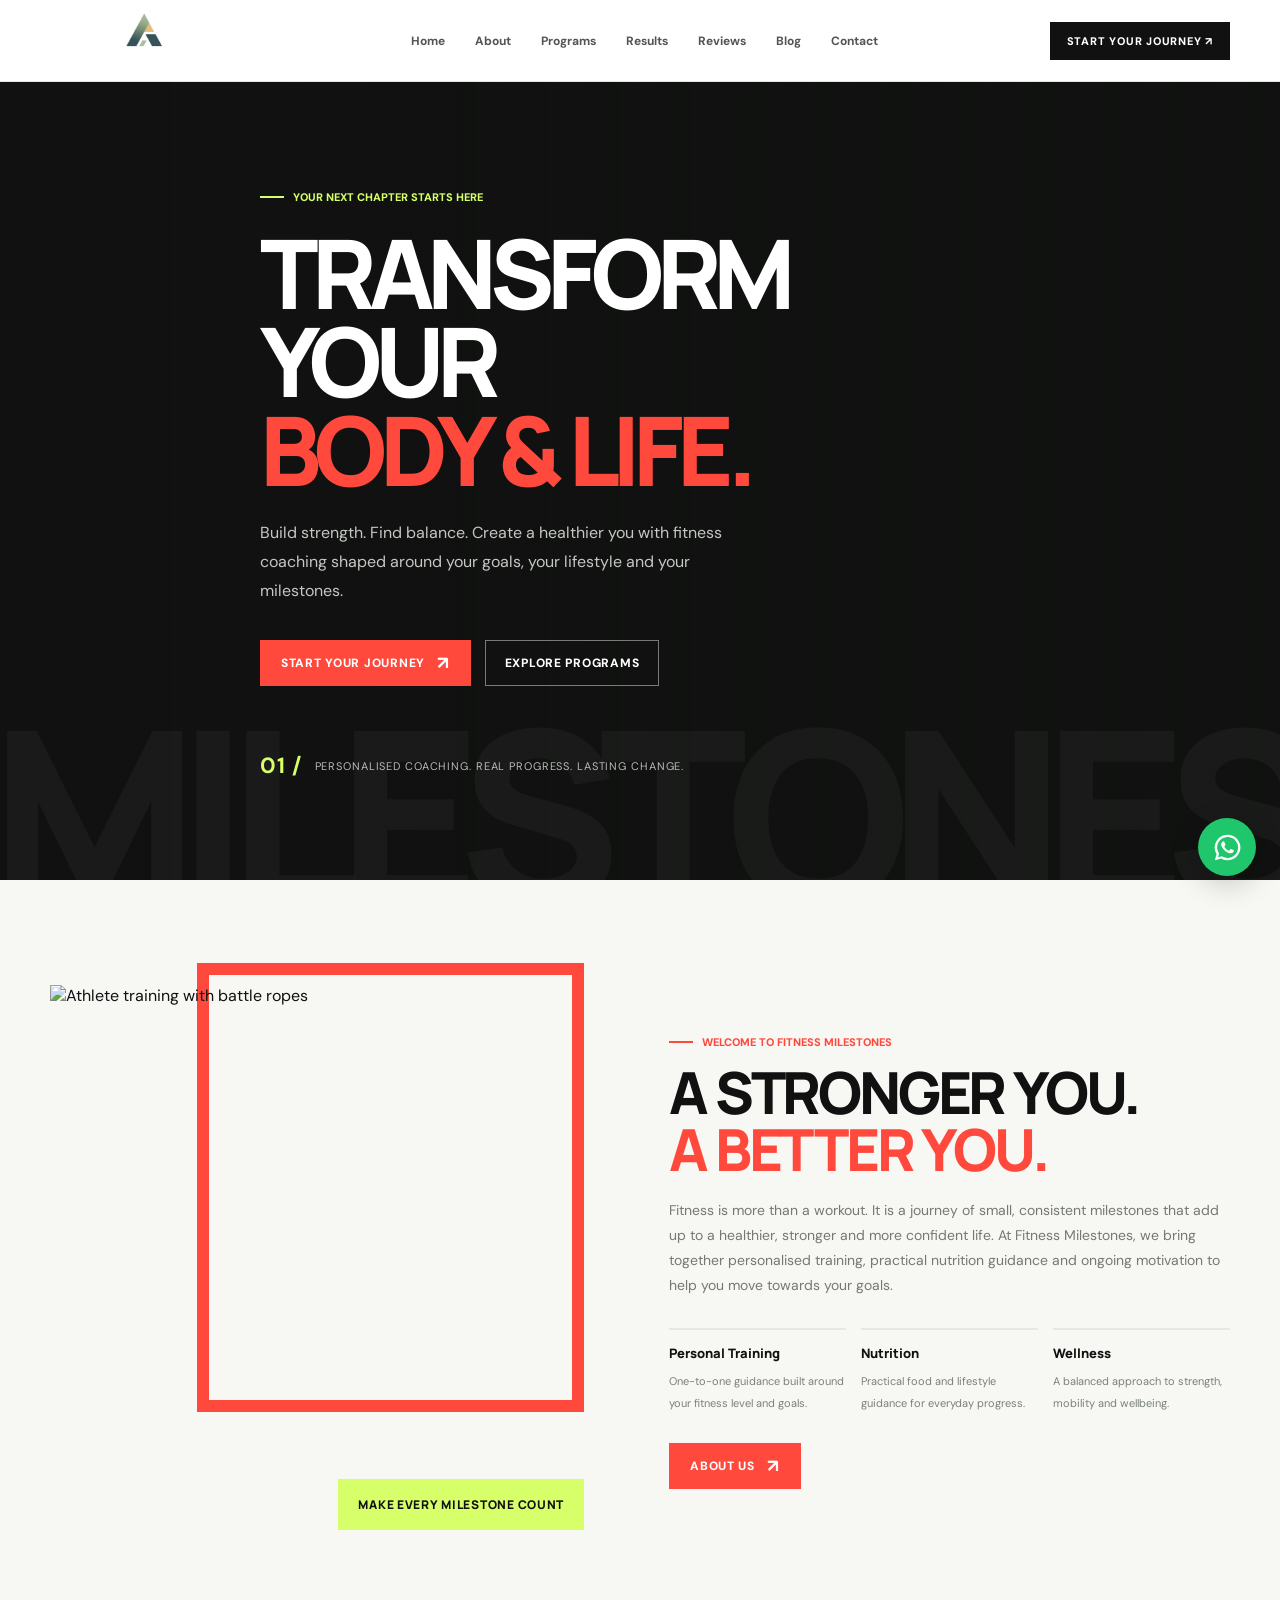
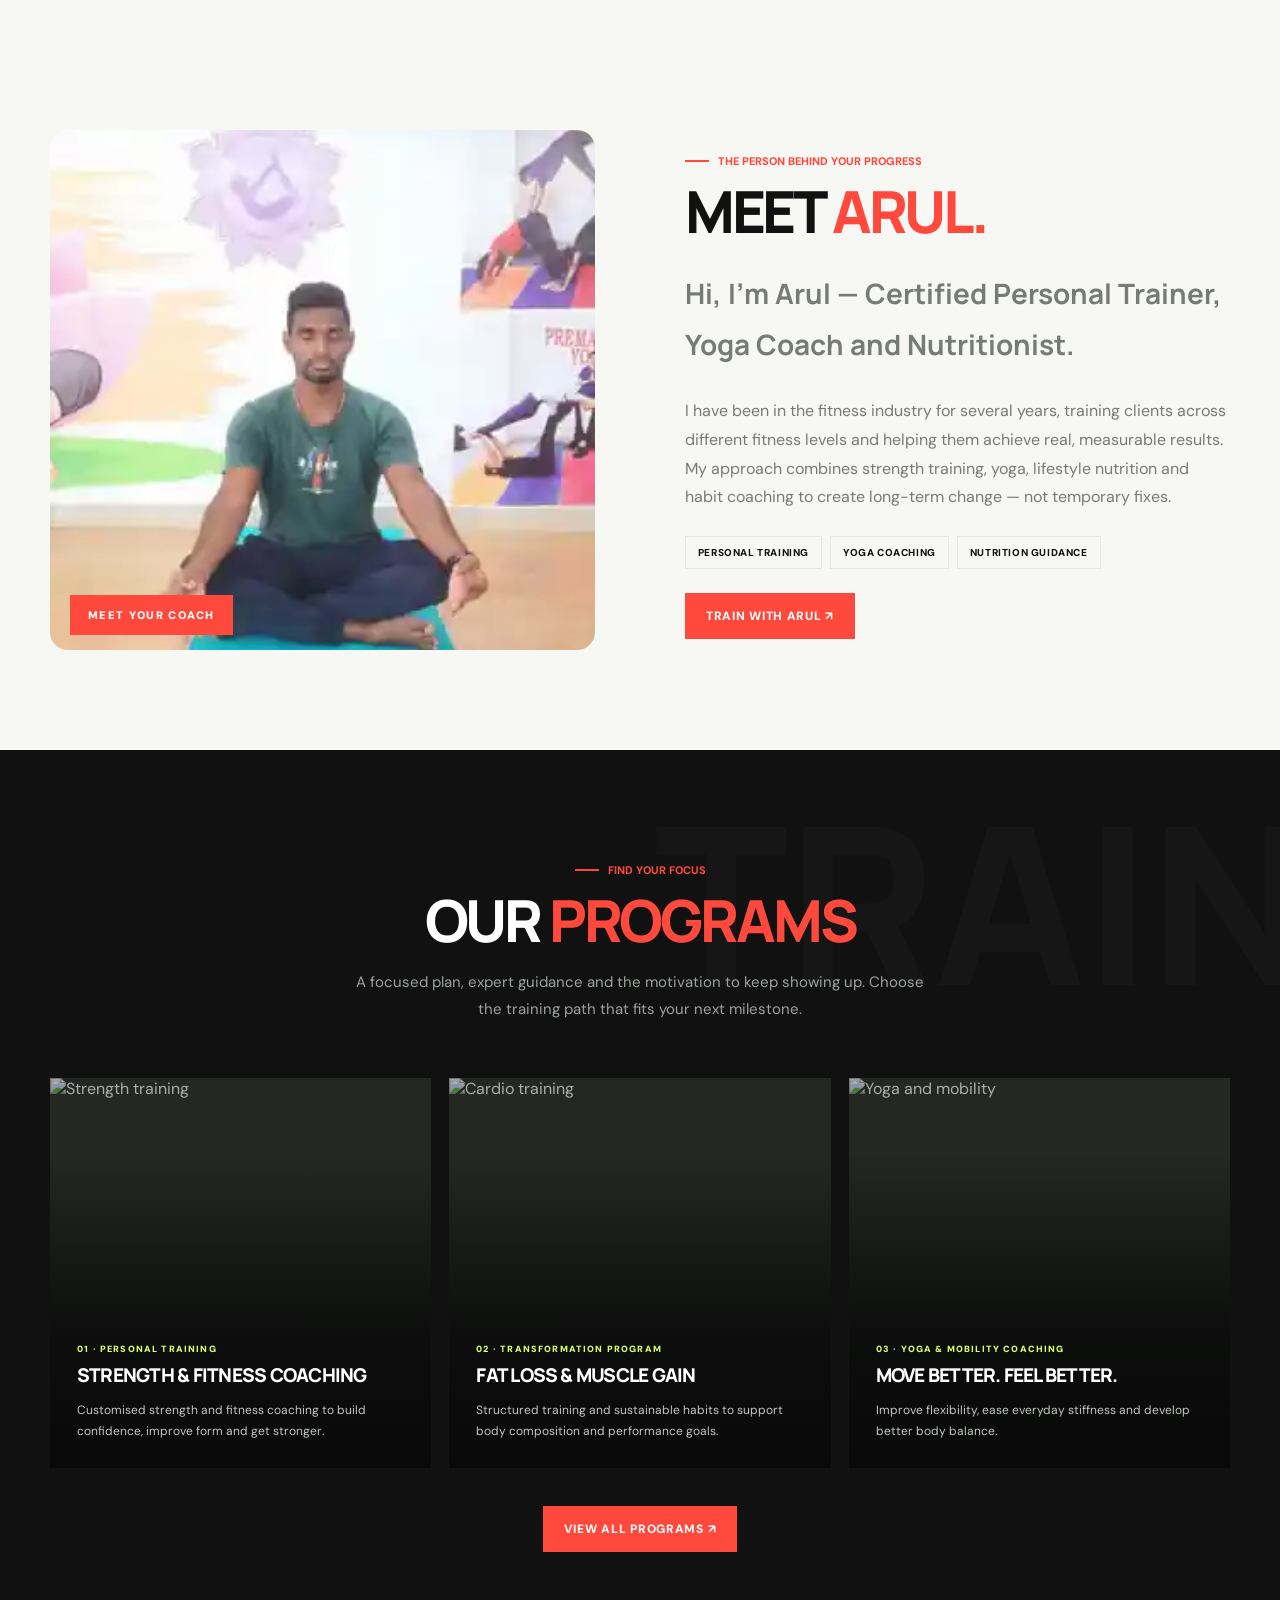
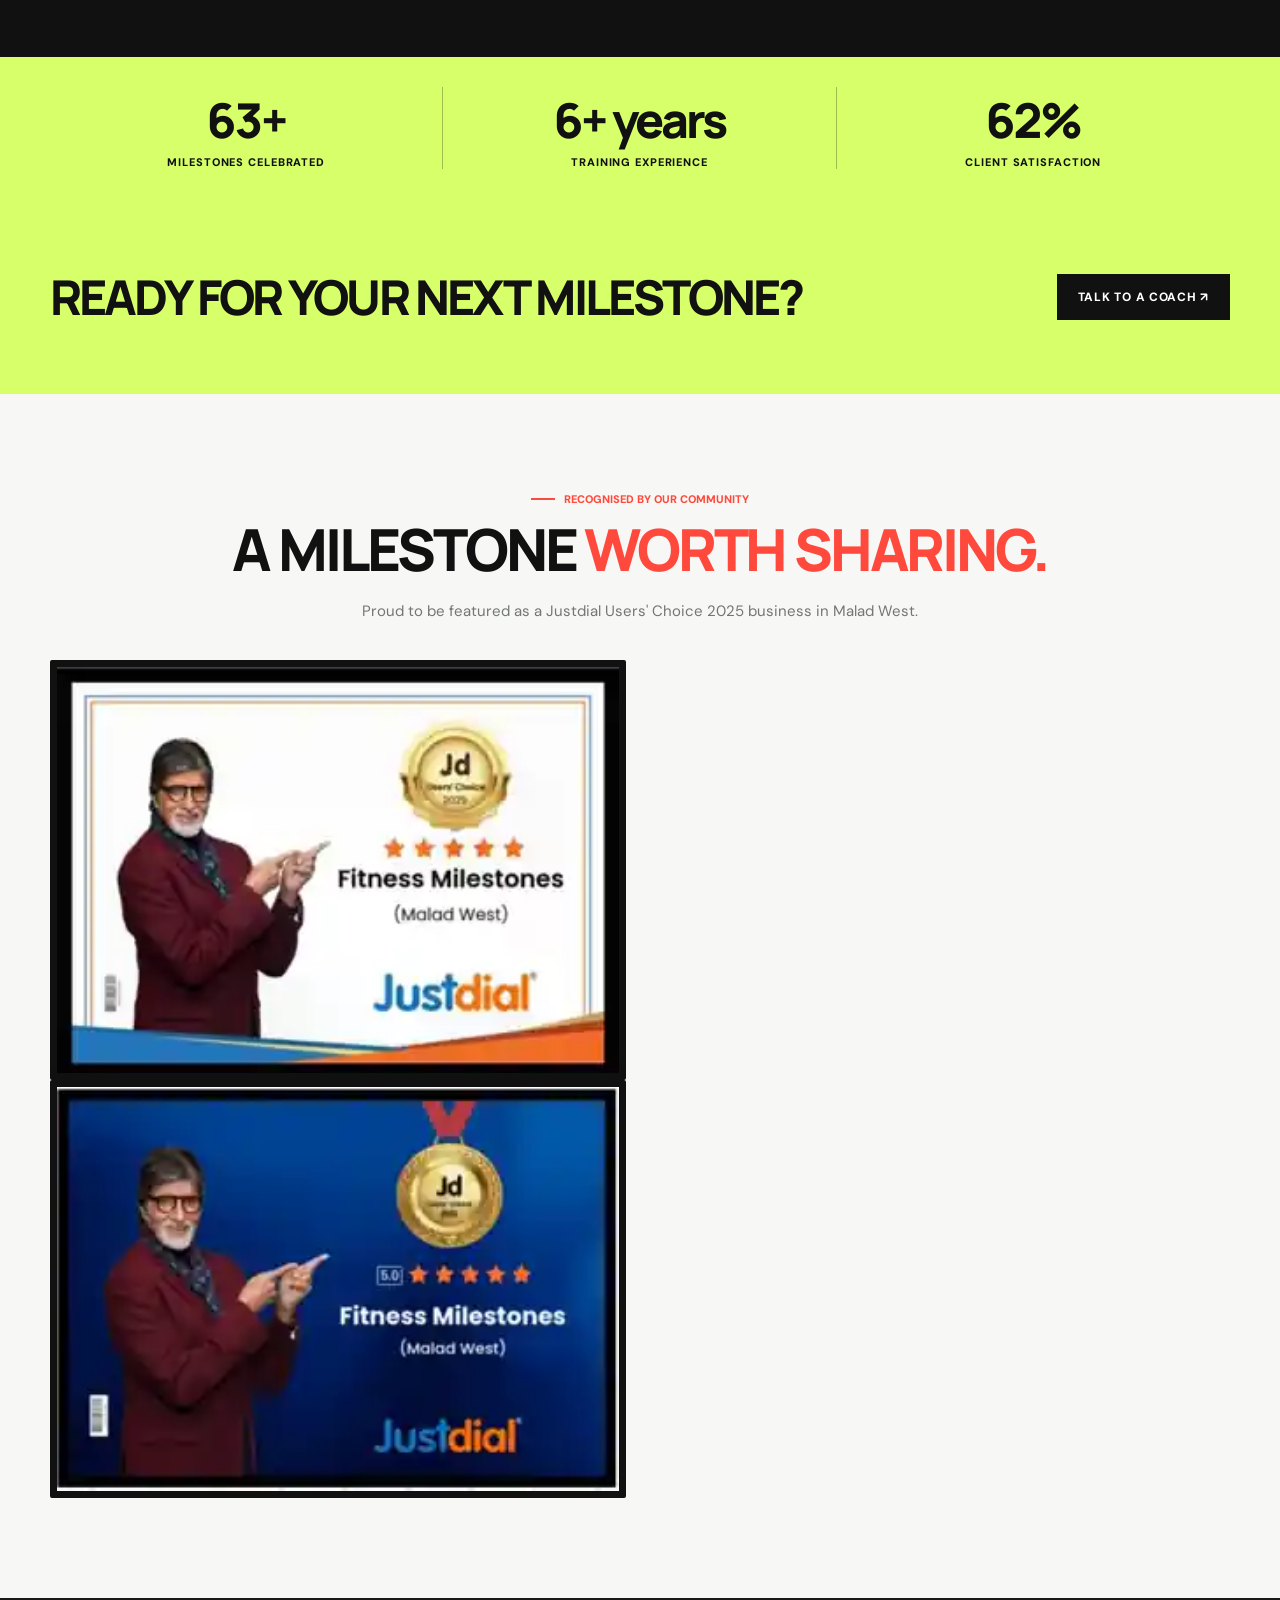
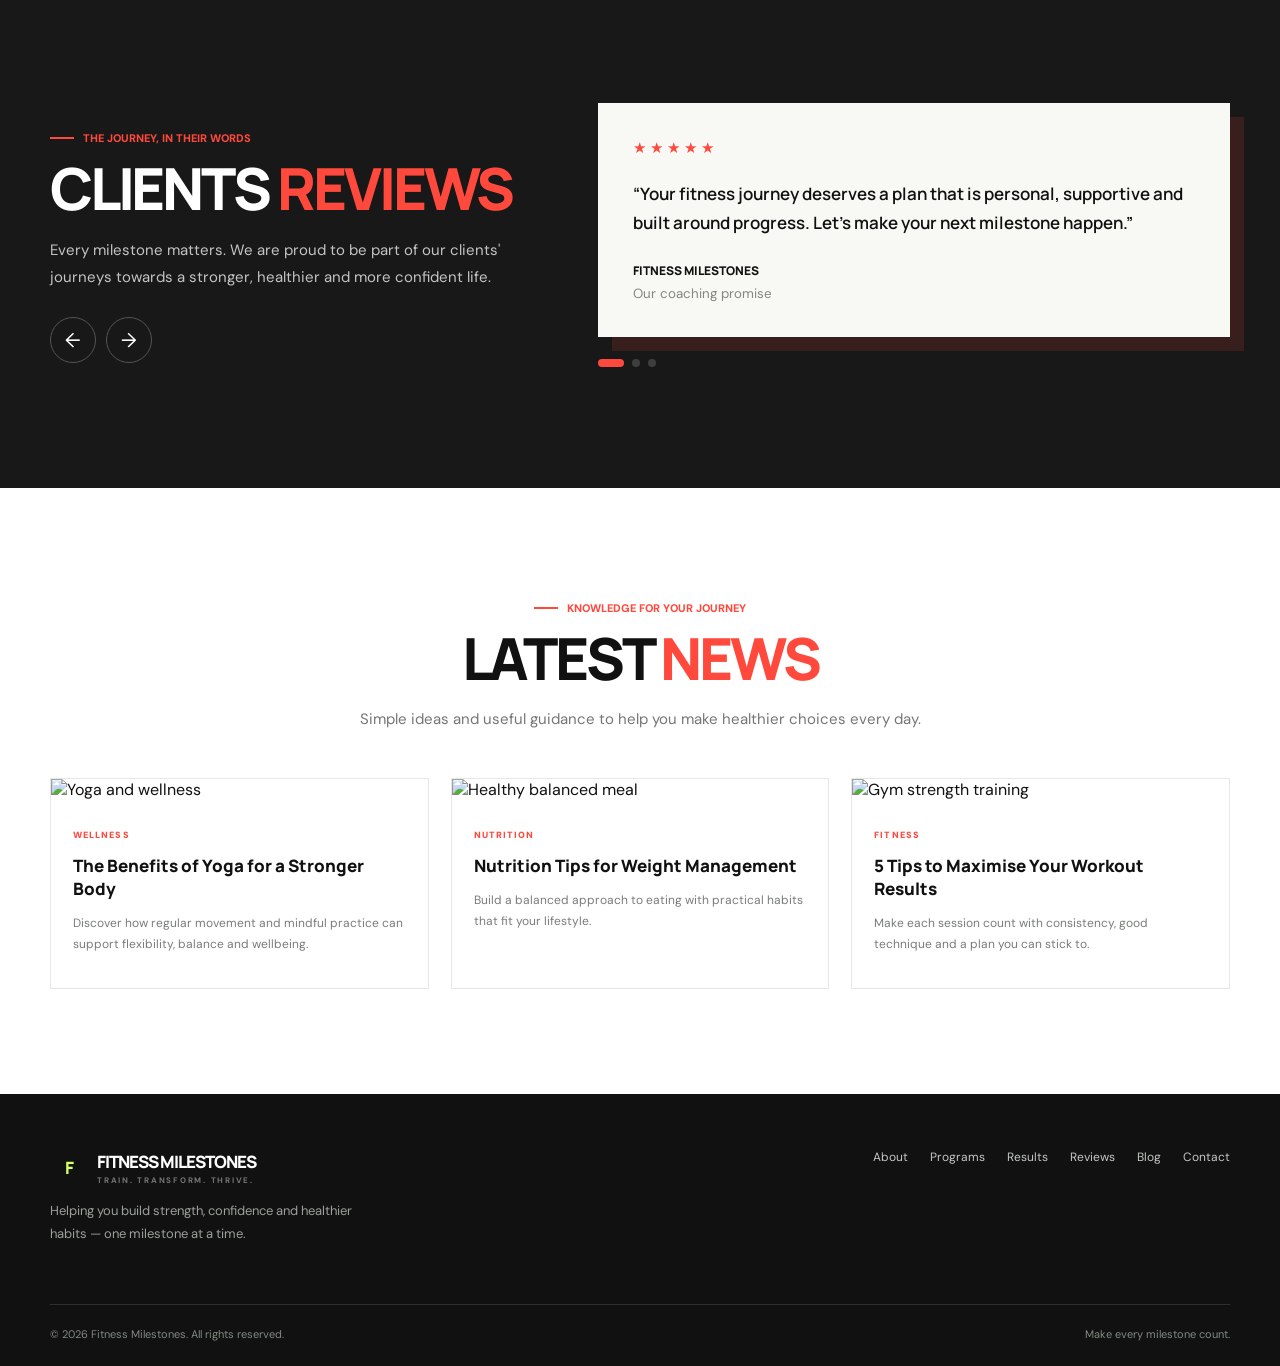
==== commit f812bafb: "Update branding and homepage reviews/blog layout" ====
--- a/index.html
+++ b/index.html
@@ -1 +1 @@
-<!doctype html><html lang="en"><head><meta charset="utf-8"><meta name="viewport" content="width=device-width,initial-scale=1"><meta name="theme-color" content="#101110"><meta name="description" content="Personal training, strength coaching, weight management and wellness programs."><title>Home | Fitness Milestones</title><link rel="preconnect" href="https://fonts.googleapis.com"><link rel="preconnect" href="https://fonts.gstatic.com" crossorigin><link href="https://fonts.googleapis.com/css2?family=DM+Sans:wght@400;500;600;700;800&family=Manrope:wght@400;500;600;700;800;900&display=swap" rel="stylesheet"><link rel="stylesheet" href="assets/css/site.css"></head><body><header><div class="wrap nav"><a class="brand" href="index.html"><span class="brand-mark">F</span><span>FITNESS MILESTONES<small>Train. Transform. Thrive.</small></span></a><nav class="navlinks" id="navlinks"><a href="index.html">Home</a><a href="about.html">About</a><a href="programs.html">Programs</a><a href="results.html">Results</a><a href="reviews.html">Reviews</a><a href="blog.html">Blog</a><a href="contact.html">Contact</a></nav><a class="nav-cta" href="contact.html">Start your journey ↗</a><button class="menu" id="menu" aria-label="Open navigation">☰</button></div></header><main><section class="hero" id="home"><div class="wrap hero-inner"><span class="eyebrow">Your next chapter starts here</span><h1>TRANSFORM YOUR<br><span>BODY & LIFE.</span></h1><p>Build strength. Find balance. Create a healthier you with fitness coaching shaped around your goals, your lifestyle and your milestones.</p><div class="hero-actions"><a class="btn" href="contact.html">Start your journey <span class="arrow">↗</span></a><a class="outline-btn" href="programs.html">Explore programs</a></div><div class="hero-note"><b>01 /</b> Personalised coaching. Real progress. Lasting change.</div></div></section><section class="section" id="about"><div class="wrap intro"><div class="photo-stack reveal"><img src="https://images.unsplash.com/photo-1599058945522-28d584b6f0ff?auto=format&fit=crop&w=1000&q=85" alt="Athlete training with battle ropes"><div class="photo-tag">Make every milestone count</div></div><div class="reveal"><span class="eyebrow">Welcome to Fitness Milestones</span><h2 class="section-title">A STRONGER YOU.<br><span>A BETTER YOU.</span></h2><p>Fitness is more than a workout. It is a journey of small, consistent milestones that add up to a healthier, stronger and more confident life. At Fitness Milestones, we bring together personalised training, practical nutrition guidance and ongoing motivation to help you move towards your goals.</p><div class="feature-grid"><div class="feature"><b>Personal Training</b><small>One-to-one guidance built around your fitness level and goals.</small></div><div class="feature"><b>Nutrition</b><small>Practical food and lifestyle guidance for everyday progress.</small></div><div class="feature"><b>Wellness</b><small>A balanced approach to strength, mobility and wellbeing.</small></div></div><a class="btn" href="contact.html">About us <span class="arrow">↗</span></a></div></div></section><section class="section founder-section"><div class="wrap founder-grid"><div class="founder-photo reveal"><img src="assets/images/arul.webp" alt="Arul demonstrating yoga and mindful movement"><span class="founder-stamp">MEET YOUR COACH</span></div><div class="reveal"><span class="eyebrow">The person behind your progress</span><h2 class="section-title">MEET <span>ARUL.</span></h2><p class="founder-lead">Hi, I’m Arul — Certified Personal Trainer, Yoga Coach and Nutritionist.</p><p>I have been in the fitness industry for several years, training clients across different fitness levels and helping them achieve real, measurable results. My approach combines strength training, yoga, lifestyle nutrition and habit coaching to create long-term change — not temporary fixes.</p><div class="founder-credentials"><span>PERSONAL TRAINING</span><span>YOGA COACHING</span><span>NUTRITION GUIDANCE</span></div><a class="btn" href="contact.html">Train with Arul ↗</a></div></div></section><section class="section programs" id="programs"><div class="wrap"><div class="program-head reveal"><span class="eyebrow">Find your focus</span><h2 class="section-title">OUR <span>PROGRAMS</span></h2><p class="section-copy">A focused plan, expert guidance and the motivation to keep showing up. Choose the training path that fits your next milestone.</p></div><div class="program-grid"><article class="program-card reveal"><img src="https://images.unsplash.com/photo-1583454110551-21f2fa2afe61?auto=format&fit=crop&w=900&q=80" alt="Strength training"><div class="program-info"><span class="tag">01 · Personal training</span><h3>STRENGTH & FITNESS COACHING</h3><p>Customised strength and fitness coaching to build confidence, improve form and get stronger.</p></div></article><article class="program-card reveal"><img src="https://images.unsplash.com/photo-1534258936925-c58bed479fcb?auto=format&fit=crop&w=900&q=80" alt="Cardio training"><div class="program-info"><span class="tag">02 · Transformation program</span><h3>FAT LOSS & MUSCLE GAIN</h3><p>Structured training and sustainable habits to support body composition and performance goals.</p></div></article><article class="program-card reveal"><img src="https://images.unsplash.com/photo-1544367567-0f2fcb009e0b?auto=format&fit=crop&w=900&q=80" alt="Yoga and mobility"><div class="program-info"><span class="tag">03 · Yoga & mobility coaching</span><h3>MOVE BETTER. FEEL BETTER.</h3><p>Improve flexibility, ease everyday stiffness and develop better body balance.</p></div></article></div><div style="text-align:center;margin-top:38px"><a class="btn" href="contact.html">View all programs ↗</a></div></div></section><section class="stats"><div class="wrap stats-grid"><div class="stat"><strong data-count="68">68+</strong><span>Milestones celebrated</span></div><div class="stat"><strong data-count="6">6+ years</strong><span>Training experience</span></div><div class="stat"><strong data-count="67">67%</strong><span>Client satisfaction</span></div></div></section><section class="section insights"><div class="wrap"><div class="reveal" style="text-align:center"><span class="eyebrow">Knowledge for your journey</span><h2 class="section-title">LATEST <span>NEWS</span></h2><p class="section-copy" style="margin:auto">Simple ideas and useful guidance to help you make healthier choices every day.</p></div><div class="insight-grid"><article class="insight reveal"><img src="https://images.unsplash.com/photo-1544367567-0f2fcb009e0b?auto=format&fit=crop&w=800&q=80" alt="Yoga and wellness"><div class="insight-content"><span>Wellness</span><h3>The Benefits of Yoga for a Stronger Body</h3><p>Discover how regular movement and mindful practice can support flexibility, balance and wellbeing.</p></div></article><article class="insight reveal"><img src="https://images.unsplash.com/photo-1490645935967-10de6ba17061?auto=format&fit=crop&w=800&q=80" alt="Healthy balanced meal"><div class="insight-content"><span>Nutrition</span><h3>Nutrition Tips for Weight Management</h3><p>Build a balanced approach to eating with practical habits that fit your lifestyle.</p></div></article><article class="insight reveal"><img src="https://images.unsplash.com/photo-1534438327276-14e5300c3a48?auto=format&fit=crop&w=800&q=80" alt="Gym strength training"><div class="insight-content"><span>Fitness</span><h3>5 Tips to Maximise Your Workout Results</h3><p>Make each session count with consistency, good technique and a plan you can stick to.</p></div></article></div></div></section><section class="page-cta"><div class="wrap"><h2>READY FOR YOUR NEXT MILESTONE?</h2><a class="btn dark" href="contact.html">Talk to a coach ↗</a></div></section><section class="section recognition-section"><div class="wrap"><div class="recognition-heading reveal"><span class="eyebrow">Recognised by our community</span><h2 class="section-title">A MILESTONE <span>WORTH SHARING.</span></h2><p class="section-copy">Proud to be featured as a Justdial Users' Choice 2025 business in Malad West.</p></div><div class="award-grid"><article class="award-card award-blue reveal"><img src="assets/images/justdial-white.webp" alt="Justdial Users' Choice 2025 recognition for Fitness Milestones, Malad West"><img src="assets/images/justdial-blue.webp" alt="Justdial Users' Choice 2025 recognition for Fitness Milestones, Malad West"></div></div></section></main><footer><div class="wrap"><div class="footer-top"><div class="footer-brand"><a class="brand" href="index.html"><span class="brand-mark">F</span><span>FITNESS MILESTONES<small>Train. Transform. Thrive.</small></span></a><p>Helping you build strength, confidence and healthier habits — one milestone at a time.</p></div><div class="footer-links"><a href="about.html">About</a><a href="programs.html">Programs</a><a href="results.html">Results</a><a href="reviews.html">Reviews</a><a href="blog.html">Blog</a><a href="contact.html">Contact</a></div></div><div class="copyright"><span>© <span id="year"></span> Fitness Milestones. All rights reserved.</span><span>Make every milestone count.</span></div></div></footer><a class="whatsapp" href="https://wa.me/919819451919?text=Hi%20Fitness%20Milestones%2C%20I%27d%20like%20to%20know%20more." target="_blank" rel="noopener" aria-label="Chat on WhatsApp"><svg viewBox="0 0 32 32"><path d="M16 .8A15.1 15.1 0 0 0 3.1 23.8L1 31l7.4-1.9A15.2 15.2 0 1 0 16 .8zm0 27.6a12.4 12.4 0 0 1-6.3-1.7l-.5-.3-4.4 1.1 1.2-4.3-.3-.5A12.4 12.4 0 1 1 16 28.4zm6.8-9.3c-.4-.2-2.2-1.1-2.6-1.2-.3-.1-.6-.2-.8.2-.3.4-1 1.2-1.2 1.5-.2.2-.4.3-.8.1-.4-.2-1.6-.6-3-1.9-1.1-1-1.9-2.2-2.1-2.6-.2-.4 0-.6.2-.8l.6-.7c.2-.2.3-.4.4-.6.1-.2 0-.5 0-.7l-1.2-2.8c-.3-.7-.6-.6-.8-.6h-.7c-.2 0-.7.1-1 .5-.4.4-1.3 1.3-1.3 3.1s1.3 3.6 1.5 3.8c.2.3 2.6 4 6.3 5.6.9.4 1.6.6 2.1.7.9.3 1.7.2 2.3.1.7-.1 2.2-.9 2.5-1.8.3-.9.3-1.6.2-1.8-.1-.2-.4-.3-.8-.5z"/></svg></a><script src="assets/js/site.js"></script></body></html>+<!doctype html><html lang="en"><head><meta charset="utf-8"><meta name="viewport" content="width=device-width,initial-scale=1"><meta name="theme-color" content="#101110"><meta name="description" content="Personal training, strength coaching, weight management and wellness programs."><title>Home | Fitness Milestones</title><link rel="preconnect" href="https://fonts.googleapis.com"><link rel="preconnect" href="https://fonts.gstatic.com" crossorigin><link href="https://fonts.googleapis.com/css2?family=DM+Sans:wght@400;500;600;700;800&family=Manrope:wght@400;500;600;700;800;900&display=swap" rel="stylesheet"><link rel="stylesheet" href="assets/css/site.css"><style>.brand-logo{display:block;width:190px;height:auto;max-height:58px;object-fit:contain}.home-testimonials{background:#171817;color:#fff}.home-testimonials .section-title{color:#fff}.home-testimonials .section-copy{color:#c4c4c4}@media(max-width:760px){.brand-logo{width:158px;max-height:48px}}</style></head><body><header><div class="wrap nav"><a class="brand" href="index.html"><img class="brand-logo" src="assets/images/fitness-milestones-logo.png" alt="Fitness Milestones"></a><nav class="navlinks" id="navlinks"><a href="index.html">Home</a><a href="about.html">About</a><a href="programs.html">Programs</a><a href="results.html">Results</a><a href="reviews.html">Reviews</a><a href="blog.html">Blog</a><a href="contact.html">Contact</a></nav><a class="nav-cta" href="contact.html">Start your journey ↗</a><button class="menu" id="menu" aria-label="Open navigation">☰</button></div></header><main><section class="hero" id="home"><div class="wrap hero-inner"><span class="eyebrow">Your next chapter starts here</span><h1>TRANSFORM YOUR<br><span>BODY & LIFE.</span></h1><p>Build strength. Find balance. Create a healthier you with fitness coaching shaped around your goals, your lifestyle and your milestones.</p><div class="hero-actions"><a class="btn" href="contact.html">Start your journey <span class="arrow">↗</span></a><a class="outline-btn" href="programs.html">Explore programs</a></div><div class="hero-note"><b>01 /</b> Personalised coaching. Real progress. Lasting change.</div></div></section><section class="section" id="about"><div class="wrap intro"><div class="photo-stack reveal"><img src="https://images.unsplash.com/photo-1599058945522-28d584b6f0ff?auto=format&fit=crop&w=1000&q=85" alt="Athlete training with battle ropes"><div class="photo-tag">Make every milestone count</div></div><div class="reveal"><span class="eyebrow">Welcome to Fitness Milestones</span><h2 class="section-title">A STRONGER YOU.<br><span>A BETTER YOU.</span></h2><p>Fitness is more than a workout. It is a journey of small, consistent milestones that add up to a healthier, stronger and more confident life. At Fitness Milestones, we bring together personalised training, practical nutrition guidance and ongoing motivation to help you move towards your goals.</p><div class="feature-grid"><div class="feature"><b>Personal Training</b><small>One-to-one guidance built around your fitness level and goals.</small></div><div class="feature"><b>Nutrition</b><small>Practical food and lifestyle guidance for everyday progress.</small></div><div class="feature"><b>Wellness</b><small>A balanced approach to strength, mobility and wellbeing.</small></div></div><a class="btn" href="contact.html">About us <span class="arrow">↗</span></a></div></div></section><section class="section founder-section"><div class="wrap founder-grid"><div class="founder-photo reveal"><img src="assets/images/arul.webp" alt="Arul demonstrating yoga and mindful movement"><span class="founder-stamp">MEET YOUR COACH</span></div><div class="reveal"><span class="eyebrow">The person behind your progress</span><h2 class="section-title">MEET <span>ARUL.</span></h2><p class="founder-lead">Hi, I’m Arul — Certified Personal Trainer, Yoga Coach and Nutritionist.</p><p>I have been in the fitness industry for several years, training clients across different fitness levels and helping them achieve real, measurable results. My approach combines strength training, yoga, lifestyle nutrition and habit coaching to create long-term change — not temporary fixes.</p><div class="founder-credentials"><span>PERSONAL TRAINING</span><span>YOGA COACHING</span><span>NUTRITION GUIDANCE</span></div><a class="btn" href="contact.html">Train with Arul ↗</a></div></div></section><section class="section programs" id="programs"><div class="wrap"><div class="program-head reveal"><span class="eyebrow">Find your focus</span><h2 class="section-title">OUR <span>PROGRAMS</span></h2><p class="section-copy">A focused plan, expert guidance and the motivation to keep showing up. Choose the training path that fits your next milestone.</p></div><div class="program-grid"><article class="program-card reveal"><img src="https://images.unsplash.com/photo-1583454110551-21f2fa2afe61?auto=format&fit=crop&w=900&q=80" alt="Strength training"><div class="program-info"><span class="tag">01 · Personal training</span><h3>STRENGTH & FITNESS COACHING</h3><p>Customised strength and fitness coaching to build confidence, improve form and get stronger.</p></div></article><article class="program-card reveal"><img src="https://images.unsplash.com/photo-1534258936925-c58bed479fcb?auto=format&fit=crop&w=900&q=80" alt="Cardio training"><div class="program-info"><span class="tag">02 · Transformation program</span><h3>FAT LOSS & MUSCLE GAIN</h3><p>Structured training and sustainable habits to support body composition and performance goals.</p></div></article><article class="program-card reveal"><img src="https://images.unsplash.com/photo-1544367567-0f2fcb009e0b?auto=format&fit=crop&w=900&q=80" alt="Yoga and mobility"><div class="program-info"><span class="tag">03 · Yoga & mobility coaching</span><h3>MOVE BETTER. FEEL BETTER.</h3><p>Improve flexibility, ease everyday stiffness and develop better body balance.</p></div></article></div><div style="text-align:center;margin-top:38px"><a class="btn" href="contact.html">View all programs ↗</a></div></div></section><section class="stats"><div class="wrap stats-grid"><div class="stat"><strong data-count="68">68+</strong><span>Milestones celebrated</span></div><div class="stat"><strong data-count="6">6+ years</strong><span>Training experience</span></div><div class="stat"><strong data-count="67">67%</strong><span>Client satisfaction</span></div></div></section><section class="page-cta"><div class="wrap"><h2>READY FOR YOUR NEXT MILESTONE?</h2><a class="btn dark" href="contact.html">Talk to a coach ↗</a></div></section><section class="section recognition-section"><div class="wrap"><div class="recognition-heading reveal"><span class="eyebrow">Recognised by our community</span><h2 class="section-title">A MILESTONE <span>WORTH SHARING.</span></h2><p class="section-copy">Proud to be featured as a Justdial Users' Choice 2025 business in Malad West.</p></div><div class="award-grid"><article class="award-card award-blue reveal"><img src="assets/images/justdial-white.webp" alt="Justdial Users' Choice 2025 recognition for Fitness Milestones, Malad West"><img src="assets/images/justdial-blue.webp" alt="Justdial Users' Choice 2025 recognition for Fitness Milestones, Malad West"></div></div></section><section class="section testimonials home-testimonials" id="reviews"><div class="wrap review-layout"><div class="reveal"><span class="eyebrow">The journey, in their words</span><h2 class="section-title">CLIENTS <span>REVIEWS</span></h2><p class="section-copy">Every milestone matters. We are proud to be part of our clients' journeys towards a stronger, healthier and more confident life.</p><div class="carousel-controls"><button class="carousel-btn" data-review-prev aria-label="Previous review">←</button><button class="carousel-btn" data-review-next aria-label="Next review">→</button></div></div><div class="review-carousel reveal" data-review-carousel><article class="review-card is-active"><div class="stars">★★★★★</div><blockquote>“Your fitness journey deserves a plan that is personal, supportive and built around progress. Let’s make your next milestone happen.”</blockquote><strong>Fitness Milestones</strong><small>Our coaching promise</small></article><article class="review-card"><div class="stars">★★★★★</div><blockquote>“A consistent approach to training, practical guidance and encouragement can make every step of the fitness journey count.”</blockquote><strong>Fitness Milestones</strong><small>Our coaching approach</small></article><article class="review-card"><div class="stars">★★★★★</div><blockquote>“Build strength, improve mobility and develop healthier habits with coaching shaped around your individual goals.”</blockquote><strong>Fitness Milestones</strong><small>Personalised coaching</small></article><div class="review-dots"><button class="active" aria-label="Show review 1"></button><button aria-label="Show review 2"></button><button aria-label="Show review 3"></button></div></div></div></section><section class="section insights"><div class="wrap"><div class="reveal" style="text-align:center"><span class="eyebrow">Knowledge for your journey</span><h2 class="section-title">LATEST <span>NEWS</span></h2><p class="section-copy" style="margin:auto">Simple ideas and useful guidance to help you make healthier choices every day.</p></div><div class="insight-grid"><article class="insight reveal"><img src="https://images.unsplash.com/photo-1544367567-0f2fcb009e0b?auto=format&fit=crop&w=800&q=80" alt="Yoga and wellness"><div class="insight-content"><span>Wellness</span><h3>The Benefits of Yoga for a Stronger Body</h3><p>Discover how regular movement and mindful practice can support flexibility, balance and wellbeing.</p></div></article><article class="insight reveal"><img src="https://images.unsplash.com/photo-1490645935967-10de6ba17061?auto=format&fit=crop&w=800&q=80" alt="Healthy balanced meal"><div class="insight-content"><span>Nutrition</span><h3>Nutrition Tips for Weight Management</h3><p>Build a balanced approach to eating with practical habits that fit your lifestyle.</p></div></article><article class="insight reveal"><img src="https://images.unsplash.com/photo-1534438327276-14e5300c3a48?auto=format&fit=crop&w=800&q=80" alt="Gym strength training"><div class="insight-content"><span>Fitness</span><h3>5 Tips to Maximise Your Workout Results</h3><p>Make each session count with consistency, good technique and a plan you can stick to.</p></div></article></div></div></section></main><footer><div class="wrap"><div class="footer-top"><div class="footer-brand"><a class="brand" href="index.html"><span class="brand-mark">F</span><span>FITNESS MILESTONES<small>Train. Transform. Thrive.</small></span></a><p>Helping you build strength, confidence and healthier habits — one milestone at a time.</p></div><div class="footer-links"><a href="about.html">About</a><a href="programs.html">Programs</a><a href="results.html">Results</a><a href="reviews.html">Reviews</a><a href="blog.html">Blog</a><a href="contact.html">Contact</a></div></div><div class="copyright"><span>© <span id="year"></span> Fitness Milestones. All rights reserved.</span><span>Make every milestone count.</span></div></div></footer><a class="whatsapp" href="https://wa.me/919819451919?text=Hi%20Fitness%20Milestones%2C%20I%27d%20like%20to%20know%20more." target="_blank" rel="noopener" aria-label="Chat on WhatsApp"><svg viewBox="0 0 32 32"><path d="M16 .8A15.1 15.1 0 0 0 3.1 23.8L1 31l7.4-1.9A15.2 15.2 0 1 0 16 .8zm0 27.6a12.4 12.4 0 0 1-6.3-1.7l-.5-.3-4.4 1.1 1.2-4.3-.3-.5A12.4 12.4 0 1 1 16 28.4zm6.8-9.3c-.4-.2-2.2-1.1-2.6-1.2-.3-.1-.6-.2-.8.2-.3.4-1 1.2-1.2 1.5-.2.2-.4.3-.8.1-.4-.2-1.6-.6-3-1.9-1.1-1-1.9-2.2-2.1-2.6-.2-.4 0-.6.2-.8l.6-.7c.2-.2.3-.4.4-.6.1-.2 0-.5 0-.7l-1.2-2.8c-.3-.7-.6-.6-.8-.6h-.7c-.2 0-.7.1-1 .5-.4.4-1.3 1.3-1.3 3.1s1.3 3.6 1.5 3.8c.2.3 2.6 4 6.3 5.6.9.4 1.6.6 2.1.7.9.3 1.7.2 2.3.1.7-.1 2.2-.9 2.5-1.8.3-.9.3-1.6.2-1.8-.1-.2-.4-.3-.8-.5z"/></svg></a><script src="assets/js/site.js"></script></body></html>
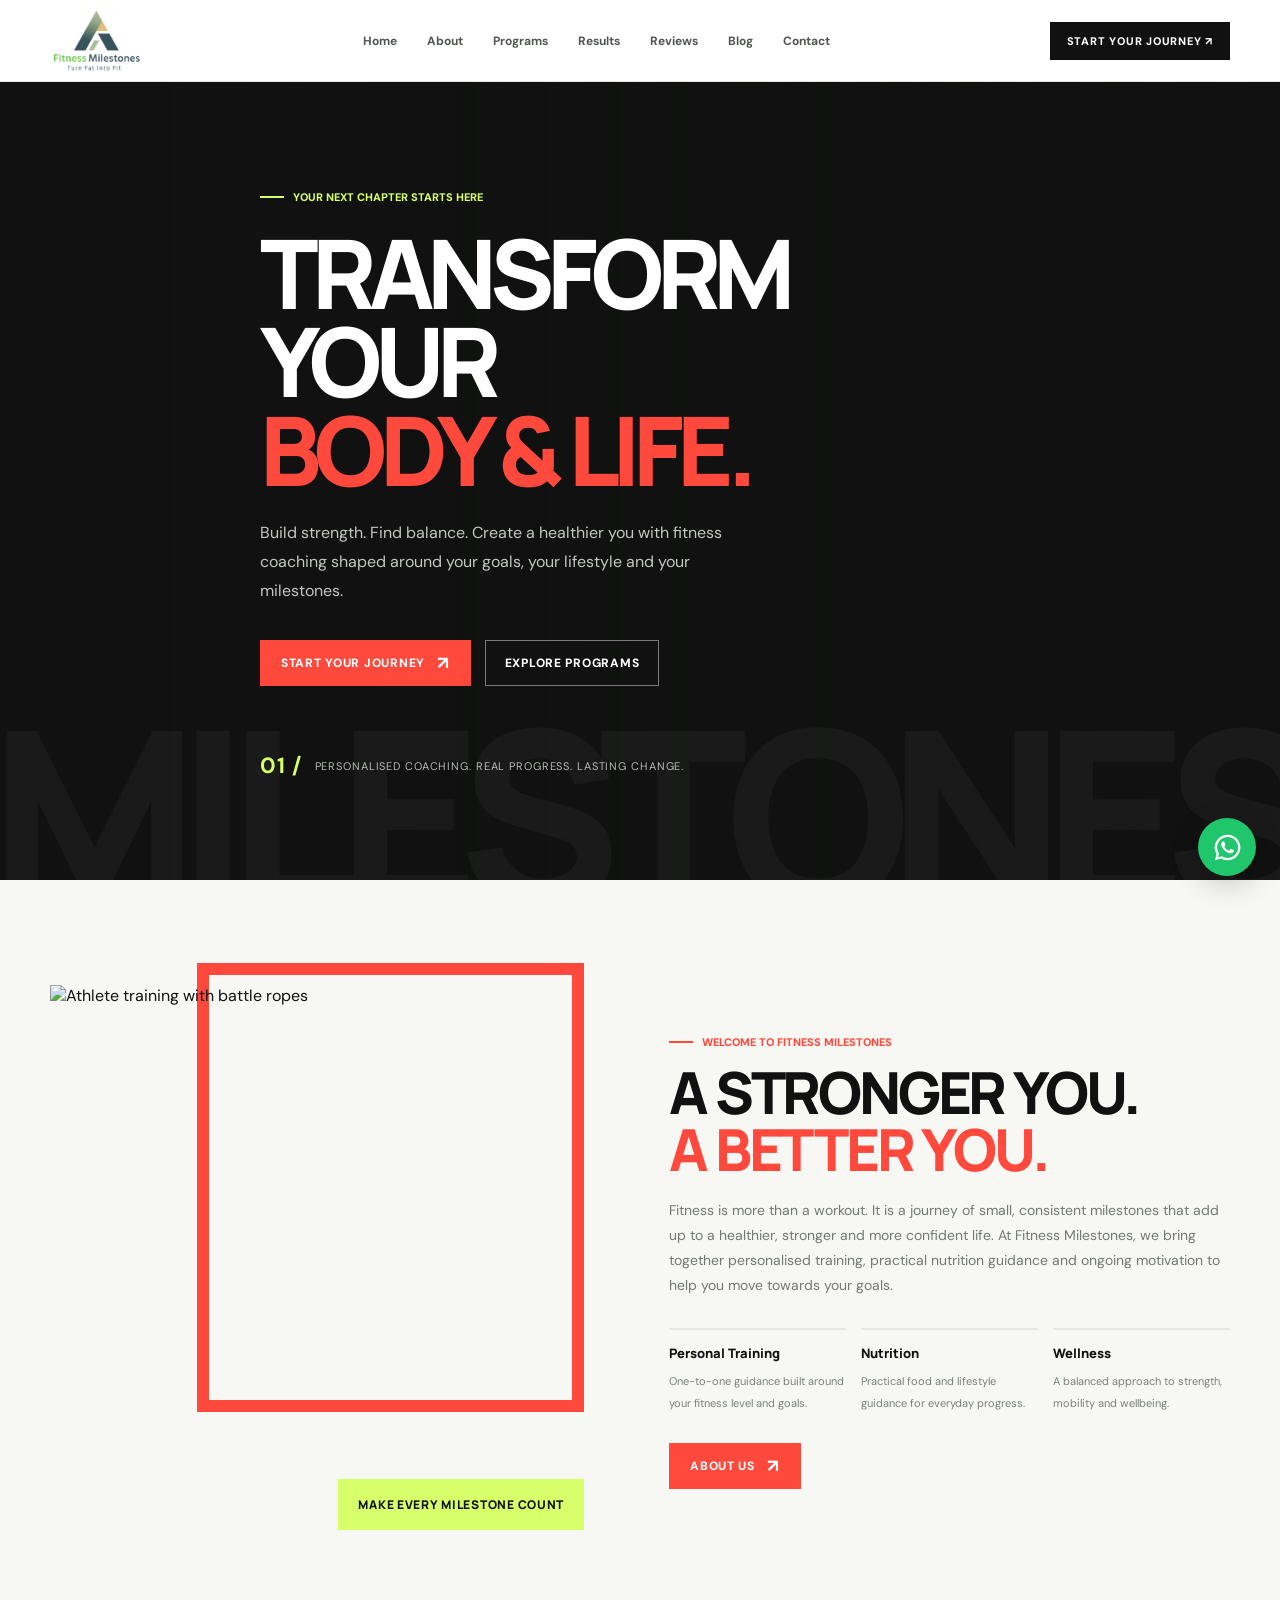
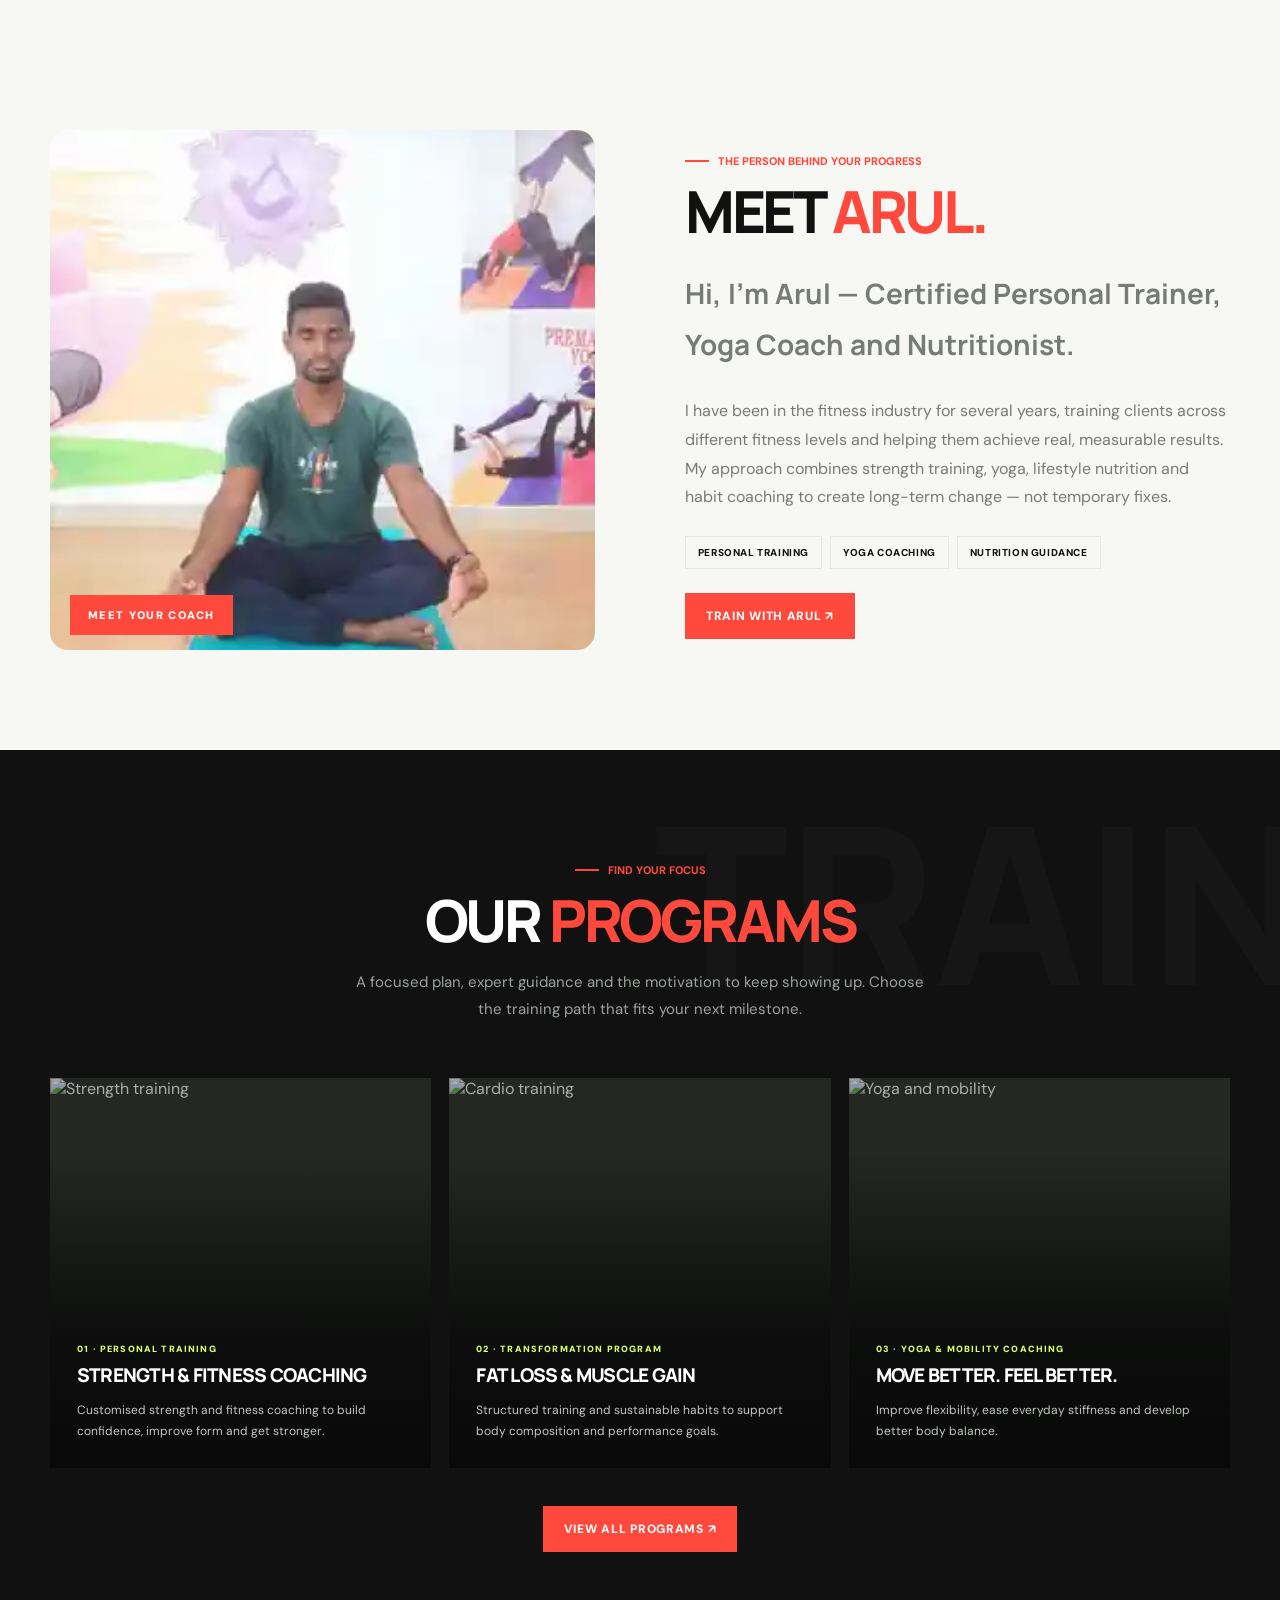
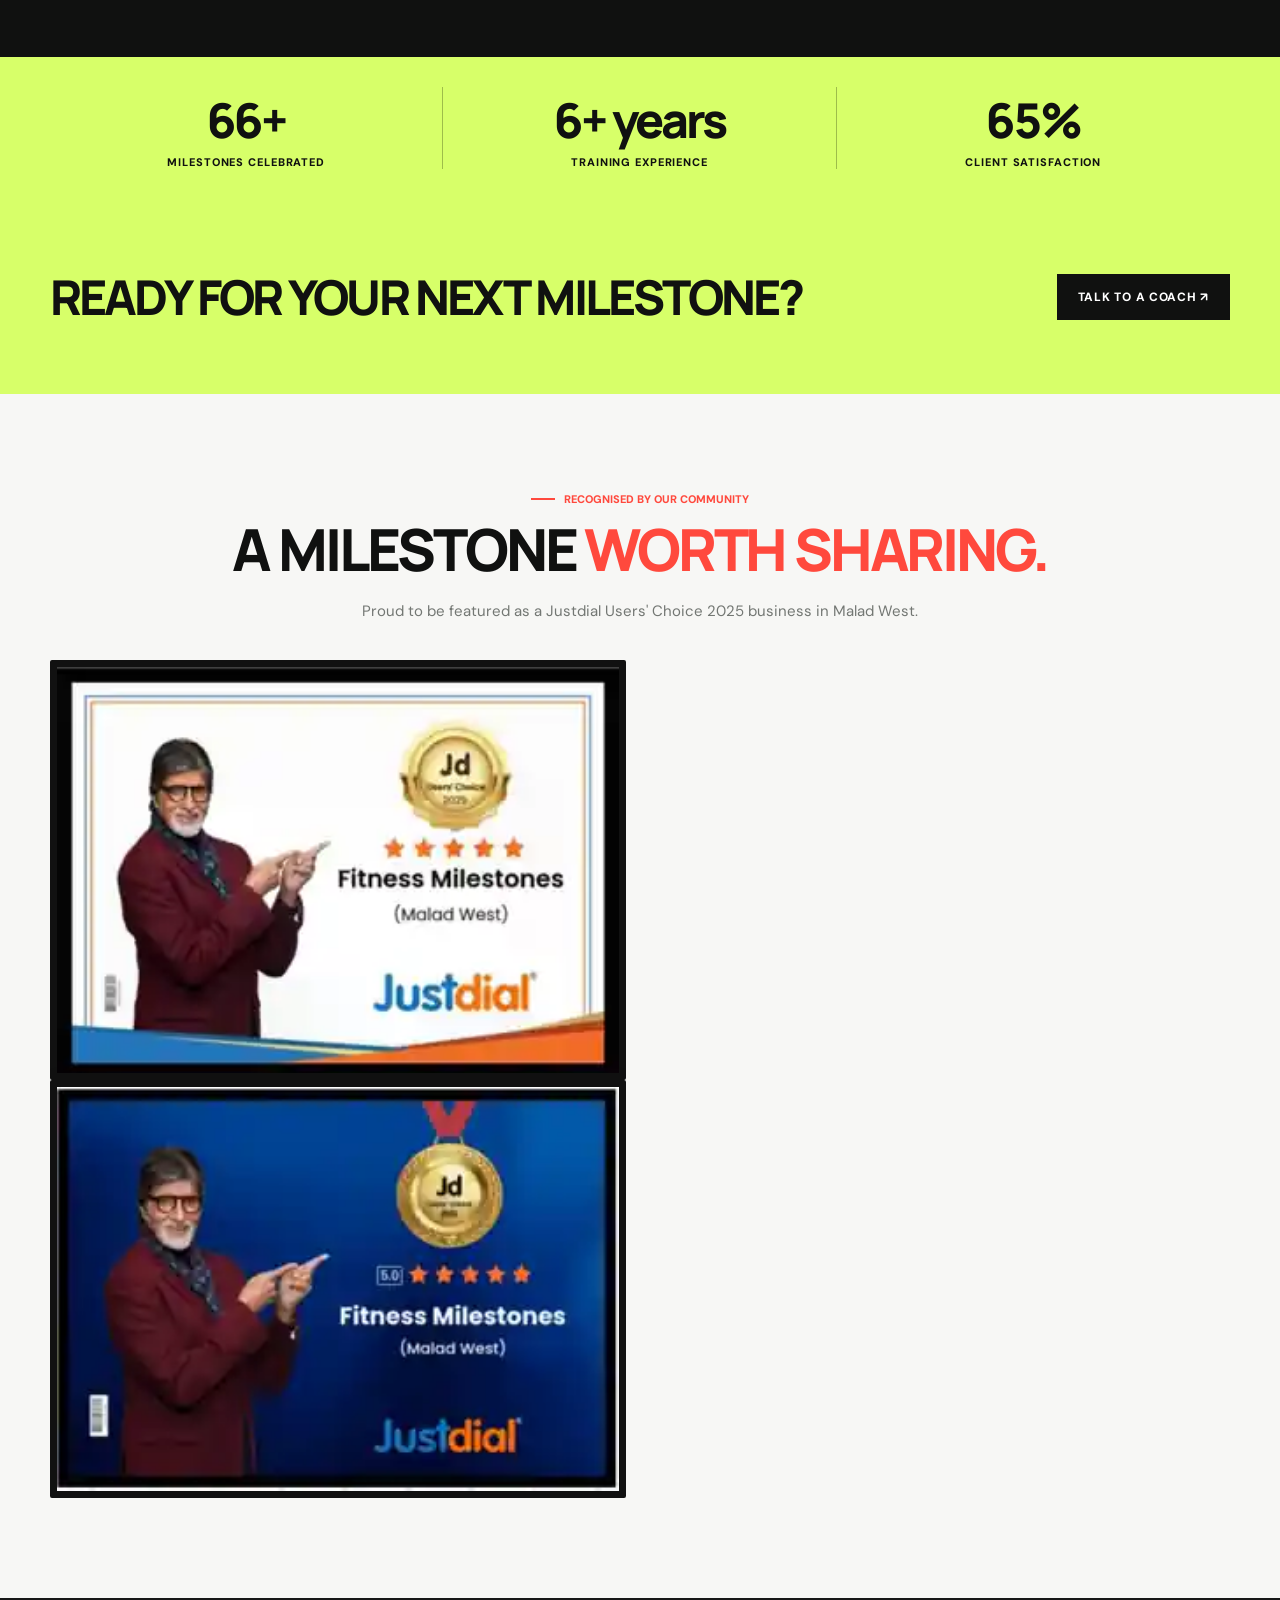
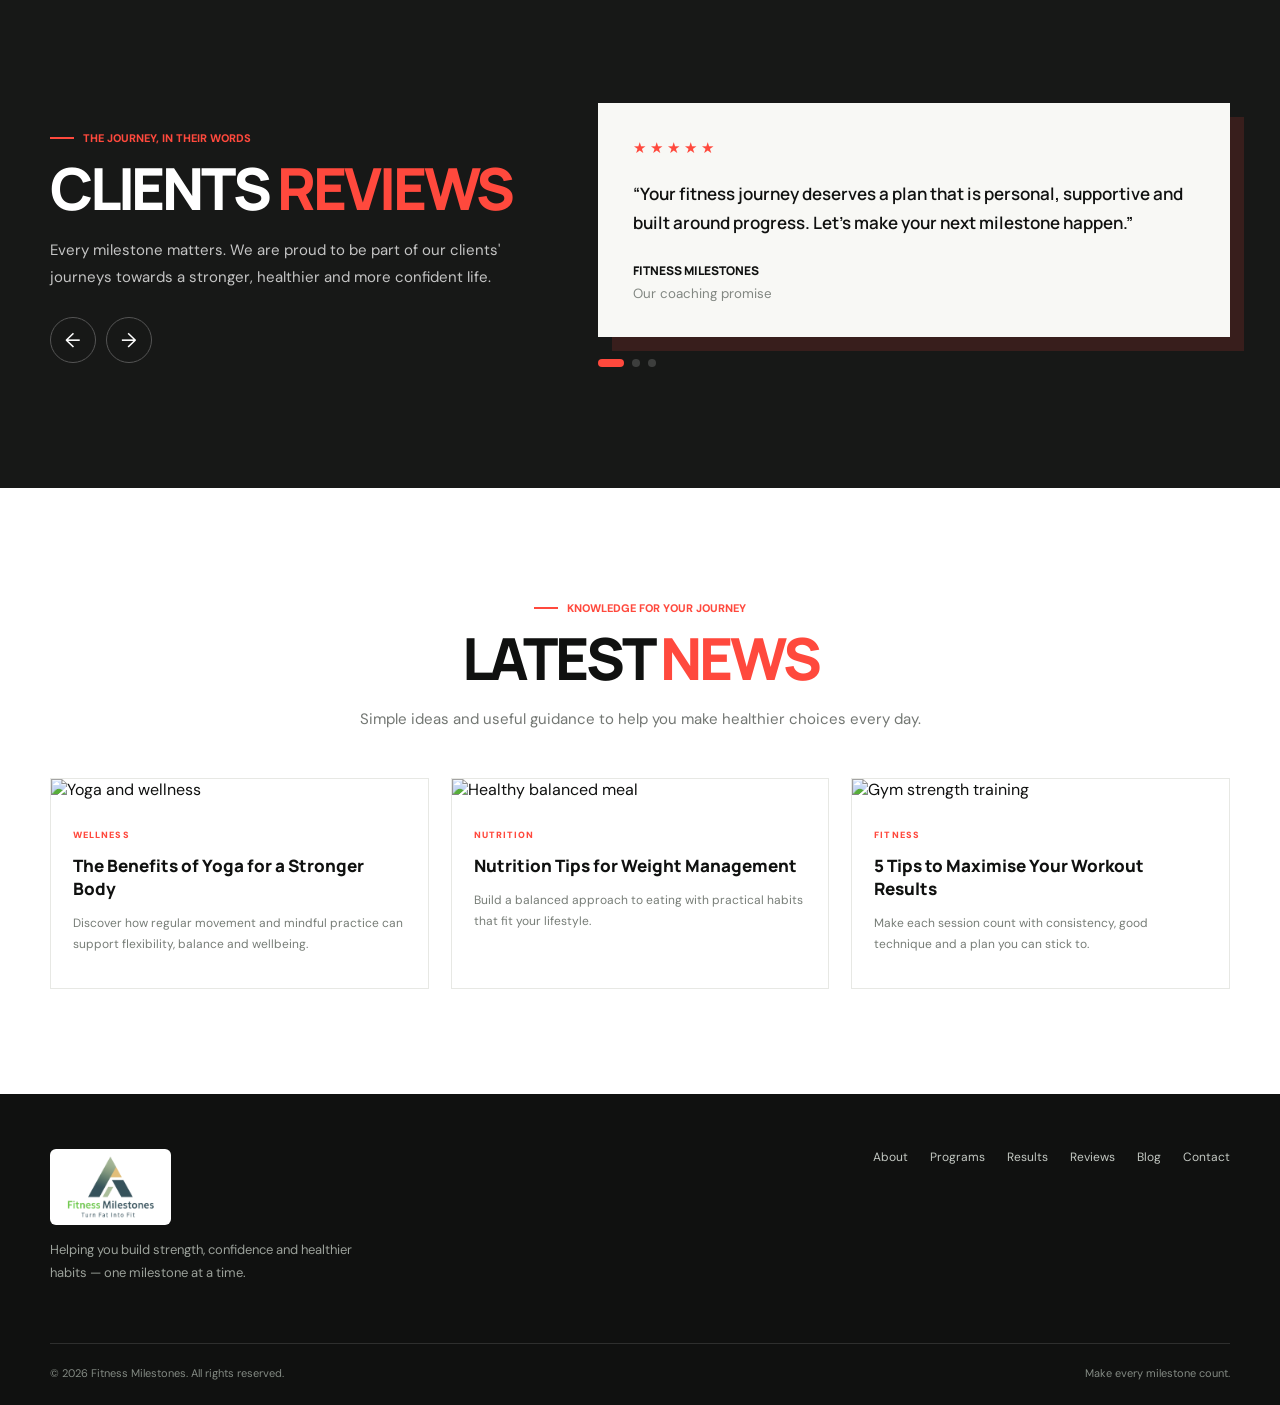
==== commit 74095087: "Use new logo site-wide, move logo styles to site.css, fix unclosed recognition card" ====
--- a/index.html
+++ b/index.html
@@ -1 +1 @@
-<!doctype html><html lang="en"><head><meta charset="utf-8"><meta name="viewport" content="width=device-width,initial-scale=1"><meta name="theme-color" content="#101110"><meta name="description" content="Personal training, strength coaching, weight management and wellness programs."><title>Home | Fitness Milestones</title><link rel="preconnect" href="https://fonts.googleapis.com"><link rel="preconnect" href="https://fonts.gstatic.com" crossorigin><link href="https://fonts.googleapis.com/css2?family=DM+Sans:wght@400;500;600;700;800&family=Manrope:wght@400;500;600;700;800;900&display=swap" rel="stylesheet"><link rel="stylesheet" href="assets/css/site.css"><style>.brand-logo{display:block;width:190px;height:auto;max-height:58px;object-fit:contain}.home-testimonials{background:#171817;color:#fff}.home-testimonials .section-title{color:#fff}.home-testimonials .section-copy{color:#c4c4c4}@media(max-width:760px){.brand-logo{width:158px;max-height:48px}}</style></head><body><header><div class="wrap nav"><a class="brand" href="index.html"><img class="brand-logo" src="assets/images/fitness-milestones-logo.png" alt="Fitness Milestones"></a><nav class="navlinks" id="navlinks"><a href="index.html">Home</a><a href="about.html">About</a><a href="programs.html">Programs</a><a href="results.html">Results</a><a href="reviews.html">Reviews</a><a href="blog.html">Blog</a><a href="contact.html">Contact</a></nav><a class="nav-cta" href="contact.html">Start your journey ↗</a><button class="menu" id="menu" aria-label="Open navigation">☰</button></div></header><main><section class="hero" id="home"><div class="wrap hero-inner"><span class="eyebrow">Your next chapter starts here</span><h1>TRANSFORM YOUR<br><span>BODY & LIFE.</span></h1><p>Build strength. Find balance. Create a healthier you with fitness coaching shaped around your goals, your lifestyle and your milestones.</p><div class="hero-actions"><a class="btn" href="contact.html">Start your journey <span class="arrow">↗</span></a><a class="outline-btn" href="programs.html">Explore programs</a></div><div class="hero-note"><b>01 /</b> Personalised coaching. Real progress. Lasting change.</div></div></section><section class="section" id="about"><div class="wrap intro"><div class="photo-stack reveal"><img src="https://images.unsplash.com/photo-1599058945522-28d584b6f0ff?auto=format&fit=crop&w=1000&q=85" alt="Athlete training with battle ropes"><div class="photo-tag">Make every milestone count</div></div><div class="reveal"><span class="eyebrow">Welcome to Fitness Milestones</span><h2 class="section-title">A STRONGER YOU.<br><span>A BETTER YOU.</span></h2><p>Fitness is more than a workout. It is a journey of small, consistent milestones that add up to a healthier, stronger and more confident life. At Fitness Milestones, we bring together personalised training, practical nutrition guidance and ongoing motivation to help you move towards your goals.</p><div class="feature-grid"><div class="feature"><b>Personal Training</b><small>One-to-one guidance built around your fitness level and goals.</small></div><div class="feature"><b>Nutrition</b><small>Practical food and lifestyle guidance for everyday progress.</small></div><div class="feature"><b>Wellness</b><small>A balanced approach to strength, mobility and wellbeing.</small></div></div><a class="btn" href="contact.html">About us <span class="arrow">↗</span></a></div></div></section><section class="section founder-section"><div class="wrap founder-grid"><div class="founder-photo reveal"><img src="assets/images/arul.webp" alt="Arul demonstrating yoga and mindful movement"><span class="founder-stamp">MEET YOUR COACH</span></div><div class="reveal"><span class="eyebrow">The person behind your progress</span><h2 class="section-title">MEET <span>ARUL.</span></h2><p class="founder-lead">Hi, I’m Arul — Certified Personal Trainer, Yoga Coach and Nutritionist.</p><p>I have been in the fitness industry for several years, training clients across different fitness levels and helping them achieve real, measurable results. My approach combines strength training, yoga, lifestyle nutrition and habit coaching to create long-term change — not temporary fixes.</p><div class="founder-credentials"><span>PERSONAL TRAINING</span><span>YOGA COACHING</span><span>NUTRITION GUIDANCE</span></div><a class="btn" href="contact.html">Train with Arul ↗</a></div></div></section><section class="section programs" id="programs"><div class="wrap"><div class="program-head reveal"><span class="eyebrow">Find your focus</span><h2 class="section-title">OUR <span>PROGRAMS</span></h2><p class="section-copy">A focused plan, expert guidance and the motivation to keep showing up. Choose the training path that fits your next milestone.</p></div><div class="program-grid"><article class="program-card reveal"><img src="https://images.unsplash.com/photo-1583454110551-21f2fa2afe61?auto=format&fit=crop&w=900&q=80" alt="Strength training"><div class="program-info"><span class="tag">01 · Personal training</span><h3>STRENGTH & FITNESS COACHING</h3><p>Customised strength and fitness coaching to build confidence, improve form and get stronger.</p></div></article><article class="program-card reveal"><img src="https://images.unsplash.com/photo-1534258936925-c58bed479fcb?auto=format&fit=crop&w=900&q=80" alt="Cardio training"><div class="program-info"><span class="tag">02 · Transformation program</span><h3>FAT LOSS & MUSCLE GAIN</h3><p>Structured training and sustainable habits to support body composition and performance goals.</p></div></article><article class="program-card reveal"><img src="https://images.unsplash.com/photo-1544367567-0f2fcb009e0b?auto=format&fit=crop&w=900&q=80" alt="Yoga and mobility"><div class="program-info"><span class="tag">03 · Yoga & mobility coaching</span><h3>MOVE BETTER. FEEL BETTER.</h3><p>Improve flexibility, ease everyday stiffness and develop better body balance.</p></div></article></div><div style="text-align:center;margin-top:38px"><a class="btn" href="contact.html">View all programs ↗</a></div></div></section><section class="stats"><div class="wrap stats-grid"><div class="stat"><strong data-count="68">68+</strong><span>Milestones celebrated</span></div><div class="stat"><strong data-count="6">6+ years</strong><span>Training experience</span></div><div class="stat"><strong data-count="67">67%</strong><span>Client satisfaction</span></div></div></section><section class="page-cta"><div class="wrap"><h2>READY FOR YOUR NEXT MILESTONE?</h2><a class="btn dark" href="contact.html">Talk to a coach ↗</a></div></section><section class="section recognition-section"><div class="wrap"><div class="recognition-heading reveal"><span class="eyebrow">Recognised by our community</span><h2 class="section-title">A MILESTONE <span>WORTH SHARING.</span></h2><p class="section-copy">Proud to be featured as a Justdial Users' Choice 2025 business in Malad West.</p></div><div class="award-grid"><article class="award-card award-blue reveal"><img src="assets/images/justdial-white.webp" alt="Justdial Users' Choice 2025 recognition for Fitness Milestones, Malad West"><img src="assets/images/justdial-blue.webp" alt="Justdial Users' Choice 2025 recognition for Fitness Milestones, Malad West"></div></div></section><section class="section testimonials home-testimonials" id="reviews"><div class="wrap review-layout"><div class="reveal"><span class="eyebrow">The journey, in their words</span><h2 class="section-title">CLIENTS <span>REVIEWS</span></h2><p class="section-copy">Every milestone matters. We are proud to be part of our clients' journeys towards a stronger, healthier and more confident life.</p><div class="carousel-controls"><button class="carousel-btn" data-review-prev aria-label="Previous review">←</button><button class="carousel-btn" data-review-next aria-label="Next review">→</button></div></div><div class="review-carousel reveal" data-review-carousel><article class="review-card is-active"><div class="stars">★★★★★</div><blockquote>“Your fitness journey deserves a plan that is personal, supportive and built around progress. Let’s make your next milestone happen.”</blockquote><strong>Fitness Milestones</strong><small>Our coaching promise</small></article><article class="review-card"><div class="stars">★★★★★</div><blockquote>“A consistent approach to training, practical guidance and encouragement can make every step of the fitness journey count.”</blockquote><strong>Fitness Milestones</strong><small>Our coaching approach</small></article><article class="review-card"><div class="stars">★★★★★</div><blockquote>“Build strength, improve mobility and develop healthier habits with coaching shaped around your individual goals.”</blockquote><strong>Fitness Milestones</strong><small>Personalised coaching</small></article><div class="review-dots"><button class="active" aria-label="Show review 1"></button><button aria-label="Show review 2"></button><button aria-label="Show review 3"></button></div></div></div></section><section class="section insights"><div class="wrap"><div class="reveal" style="text-align:center"><span class="eyebrow">Knowledge for your journey</span><h2 class="section-title">LATEST <span>NEWS</span></h2><p class="section-copy" style="margin:auto">Simple ideas and useful guidance to help you make healthier choices every day.</p></div><div class="insight-grid"><article class="insight reveal"><img src="https://images.unsplash.com/photo-1544367567-0f2fcb009e0b?auto=format&fit=crop&w=800&q=80" alt="Yoga and wellness"><div class="insight-content"><span>Wellness</span><h3>The Benefits of Yoga for a Stronger Body</h3><p>Discover how regular movement and mindful practice can support flexibility, balance and wellbeing.</p></div></article><article class="insight reveal"><img src="https://images.unsplash.com/photo-1490645935967-10de6ba17061?auto=format&fit=crop&w=800&q=80" alt="Healthy balanced meal"><div class="insight-content"><span>Nutrition</span><h3>Nutrition Tips for Weight Management</h3><p>Build a balanced approach to eating with practical habits that fit your lifestyle.</p></div></article><article class="insight reveal"><img src="https://images.unsplash.com/photo-1534438327276-14e5300c3a48?auto=format&fit=crop&w=800&q=80" alt="Gym strength training"><div class="insight-content"><span>Fitness</span><h3>5 Tips to Maximise Your Workout Results</h3><p>Make each session count with consistency, good technique and a plan you can stick to.</p></div></article></div></div></section></main><footer><div class="wrap"><div class="footer-top"><div class="footer-brand"><a class="brand" href="index.html"><span class="brand-mark">F</span><span>FITNESS MILESTONES<small>Train. Transform. Thrive.</small></span></a><p>Helping you build strength, confidence and healthier habits — one milestone at a time.</p></div><div class="footer-links"><a href="about.html">About</a><a href="programs.html">Programs</a><a href="results.html">Results</a><a href="reviews.html">Reviews</a><a href="blog.html">Blog</a><a href="contact.html">Contact</a></div></div><div class="copyright"><span>© <span id="year"></span> Fitness Milestones. All rights reserved.</span><span>Make every milestone count.</span></div></div></footer><a class="whatsapp" href="https://wa.me/919819451919?text=Hi%20Fitness%20Milestones%2C%20I%27d%20like%20to%20know%20more." target="_blank" rel="noopener" aria-label="Chat on WhatsApp"><svg viewBox="0 0 32 32"><path d="M16 .8A15.1 15.1 0 0 0 3.1 23.8L1 31l7.4-1.9A15.2 15.2 0 1 0 16 .8zm0 27.6a12.4 12.4 0 0 1-6.3-1.7l-.5-.3-4.4 1.1 1.2-4.3-.3-.5A12.4 12.4 0 1 1 16 28.4zm6.8-9.3c-.4-.2-2.2-1.1-2.6-1.2-.3-.1-.6-.2-.8.2-.3.4-1 1.2-1.2 1.5-.2.2-.4.3-.8.1-.4-.2-1.6-.6-3-1.9-1.1-1-1.9-2.2-2.1-2.6-.2-.4 0-.6.2-.8l.6-.7c.2-.2.3-.4.4-.6.1-.2 0-.5 0-.7l-1.2-2.8c-.3-.7-.6-.6-.8-.6h-.7c-.2 0-.7.1-1 .5-.4.4-1.3 1.3-1.3 3.1s1.3 3.6 1.5 3.8c.2.3 2.6 4 6.3 5.6.9.4 1.6.6 2.1.7.9.3 1.7.2 2.3.1.7-.1 2.2-.9 2.5-1.8.3-.9.3-1.6.2-1.8-.1-.2-.4-.3-.8-.5z"/></svg></a><script src="assets/js/site.js"></script></body></html>+<!doctype html><html lang="en"><head><meta charset="utf-8"><meta name="viewport" content="width=device-width,initial-scale=1"><meta name="theme-color" content="#101110"><meta name="description" content="Personal training, strength coaching, weight management and wellness programs."><title>Home | Fitness Milestones</title><link rel="preconnect" href="https://fonts.googleapis.com"><link rel="preconnect" href="https://fonts.gstatic.com" crossorigin><link href="https://fonts.googleapis.com/css2?family=DM+Sans:wght@400;500;600;700;800&family=Manrope:wght@400;500;600;700;800;900&display=swap" rel="stylesheet"><link rel="stylesheet" href="assets/css/site.css"></head><body><header><div class="wrap nav"><a class="brand" href="index.html"><img class="brand-logo" src="assets/images/fitness-milestones-logo.png" alt="Fitness Milestones"></a><nav class="navlinks" id="navlinks"><a href="index.html">Home</a><a href="about.html">About</a><a href="programs.html">Programs</a><a href="results.html">Results</a><a href="reviews.html">Reviews</a><a href="blog.html">Blog</a><a href="contact.html">Contact</a></nav><a class="nav-cta" href="contact.html">Start your journey ↗</a><button class="menu" id="menu" aria-label="Open navigation">☰</button></div></header><main><section class="hero" id="home"><div class="wrap hero-inner"><span class="eyebrow">Your next chapter starts here</span><h1>TRANSFORM YOUR<br><span>BODY & LIFE.</span></h1><p>Build strength. Find balance. Create a healthier you with fitness coaching shaped around your goals, your lifestyle and your milestones.</p><div class="hero-actions"><a class="btn" href="contact.html">Start your journey <span class="arrow">↗</span></a><a class="outline-btn" href="programs.html">Explore programs</a></div><div class="hero-note"><b>01 /</b> Personalised coaching. Real progress. Lasting change.</div></div></section><section class="section" id="about"><div class="wrap intro"><div class="photo-stack reveal"><img src="https://images.unsplash.com/photo-1599058945522-28d584b6f0ff?auto=format&fit=crop&w=1000&q=85" alt="Athlete training with battle ropes"><div class="photo-tag">Make every milestone count</div></div><div class="reveal"><span class="eyebrow">Welcome to Fitness Milestones</span><h2 class="section-title">A STRONGER YOU.<br><span>A BETTER YOU.</span></h2><p>Fitness is more than a workout. It is a journey of small, consistent milestones that add up to a healthier, stronger and more confident life. At Fitness Milestones, we bring together personalised training, practical nutrition guidance and ongoing motivation to help you move towards your goals.</p><div class="feature-grid"><div class="feature"><b>Personal Training</b><small>One-to-one guidance built around your fitness level and goals.</small></div><div class="feature"><b>Nutrition</b><small>Practical food and lifestyle guidance for everyday progress.</small></div><div class="feature"><b>Wellness</b><small>A balanced approach to strength, mobility and wellbeing.</small></div></div><a class="btn" href="contact.html">About us <span class="arrow">↗</span></a></div></div></section><section class="section founder-section"><div class="wrap founder-grid"><div class="founder-photo reveal"><img src="assets/images/arul.webp" alt="Arul demonstrating yoga and mindful movement"><span class="founder-stamp">MEET YOUR COACH</span></div><div class="reveal"><span class="eyebrow">The person behind your progress</span><h2 class="section-title">MEET <span>ARUL.</span></h2><p class="founder-lead">Hi, I’m Arul — Certified Personal Trainer, Yoga Coach and Nutritionist.</p><p>I have been in the fitness industry for several years, training clients across different fitness levels and helping them achieve real, measurable results. My approach combines strength training, yoga, lifestyle nutrition and habit coaching to create long-term change — not temporary fixes.</p><div class="founder-credentials"><span>PERSONAL TRAINING</span><span>YOGA COACHING</span><span>NUTRITION GUIDANCE</span></div><a class="btn" href="contact.html">Train with Arul ↗</a></div></div></section><section class="section programs" id="programs"><div class="wrap"><div class="program-head reveal"><span class="eyebrow">Find your focus</span><h2 class="section-title">OUR <span>PROGRAMS</span></h2><p class="section-copy">A focused plan, expert guidance and the motivation to keep showing up. Choose the training path that fits your next milestone.</p></div><div class="program-grid"><article class="program-card reveal"><img src="https://images.unsplash.com/photo-1583454110551-21f2fa2afe61?auto=format&fit=crop&w=900&q=80" alt="Strength training"><div class="program-info"><span class="tag">01 · Personal training</span><h3>STRENGTH & FITNESS COACHING</h3><p>Customised strength and fitness coaching to build confidence, improve form and get stronger.</p></div></article><article class="program-card reveal"><img src="https://images.unsplash.com/photo-1534258936925-c58bed479fcb?auto=format&fit=crop&w=900&q=80" alt="Cardio training"><div class="program-info"><span class="tag">02 · Transformation program</span><h3>FAT LOSS & MUSCLE GAIN</h3><p>Structured training and sustainable habits to support body composition and performance goals.</p></div></article><article class="program-card reveal"><img src="https://images.unsplash.com/photo-1544367567-0f2fcb009e0b?auto=format&fit=crop&w=900&q=80" alt="Yoga and mobility"><div class="program-info"><span class="tag">03 · Yoga & mobility coaching</span><h3>MOVE BETTER. FEEL BETTER.</h3><p>Improve flexibility, ease everyday stiffness and develop better body balance.</p></div></article></div><div style="text-align:center;margin-top:38px"><a class="btn" href="contact.html">View all programs ↗</a></div></div></section><section class="stats"><div class="wrap stats-grid"><div class="stat"><strong data-count="68">68+</strong><span>Milestones celebrated</span></div><div class="stat"><strong data-count="6">6+ years</strong><span>Training experience</span></div><div class="stat"><strong data-count="67">67%</strong><span>Client satisfaction</span></div></div></section><section class="page-cta"><div class="wrap"><h2>READY FOR YOUR NEXT MILESTONE?</h2><a class="btn dark" href="contact.html">Talk to a coach ↗</a></div></section><section class="section recognition-section"><div class="wrap"><div class="recognition-heading reveal"><span class="eyebrow">Recognised by our community</span><h2 class="section-title">A MILESTONE <span>WORTH SHARING.</span></h2><p class="section-copy">Proud to be featured as a Justdial Users' Choice 2025 business in Malad West.</p></div><div class="award-grid"><article class="award-card award-blue reveal"><img src="assets/images/justdial-white.webp" alt="Justdial Users' Choice 2025 recognition for Fitness Milestones, Malad West"><img src="assets/images/justdial-blue.webp" alt="Justdial Users' Choice 2025 recognition for Fitness Milestones, Malad West"></article></div></div></section><section class="section testimonials home-testimonials" id="reviews"><div class="wrap review-layout"><div class="reveal"><span class="eyebrow">The journey, in their words</span><h2 class="section-title">CLIENTS <span>REVIEWS</span></h2><p class="section-copy">Every milestone matters. We are proud to be part of our clients' journeys towards a stronger, healthier and more confident life.</p><div class="carousel-controls"><button class="carousel-btn" data-review-prev aria-label="Previous review">←</button><button class="carousel-btn" data-review-next aria-label="Next review">→</button></div></div><div class="review-carousel reveal" data-review-carousel><article class="review-card is-active"><div class="stars">★★★★★</div><blockquote>“Your fitness journey deserves a plan that is personal, supportive and built around progress. Let’s make your next milestone happen.”</blockquote><strong>Fitness Milestones</strong><small>Our coaching promise</small></article><article class="review-card"><div class="stars">★★★★★</div><blockquote>“A consistent approach to training, practical guidance and encouragement can make every step of the fitness journey count.”</blockquote><strong>Fitness Milestones</strong><small>Our coaching approach</small></article><article class="review-card"><div class="stars">★★★★★</div><blockquote>“Build strength, improve mobility and develop healthier habits with coaching shaped around your individual goals.”</blockquote><strong>Fitness Milestones</strong><small>Personalised coaching</small></article><div class="review-dots"><button class="active" aria-label="Show review 1"></button><button aria-label="Show review 2"></button><button aria-label="Show review 3"></button></div></div></div></section><section class="section insights"><div class="wrap"><div class="reveal" style="text-align:center"><span class="eyebrow">Knowledge for your journey</span><h2 class="section-title">LATEST <span>NEWS</span></h2><p class="section-copy" style="margin:auto">Simple ideas and useful guidance to help you make healthier choices every day.</p></div><div class="insight-grid"><article class="insight reveal"><img src="https://images.unsplash.com/photo-1544367567-0f2fcb009e0b?auto=format&fit=crop&w=800&q=80" alt="Yoga and wellness"><div class="insight-content"><span>Wellness</span><h3>The Benefits of Yoga for a Stronger Body</h3><p>Discover how regular movement and mindful practice can support flexibility, balance and wellbeing.</p></div></article><article class="insight reveal"><img src="https://images.unsplash.com/photo-1490645935967-10de6ba17061?auto=format&fit=crop&w=800&q=80" alt="Healthy balanced meal"><div class="insight-content"><span>Nutrition</span><h3>Nutrition Tips for Weight Management</h3><p>Build a balanced approach to eating with practical habits that fit your lifestyle.</p></div></article><article class="insight reveal"><img src="https://images.unsplash.com/photo-1534438327276-14e5300c3a48?auto=format&fit=crop&w=800&q=80" alt="Gym strength training"><div class="insight-content"><span>Fitness</span><h3>5 Tips to Maximise Your Workout Results</h3><p>Make each session count with consistency, good technique and a plan you can stick to.</p></div></article></div></div></section></main><footer><div class="wrap"><div class="footer-top"><div class="footer-brand"><a class="brand" href="index.html"><img class="brand-logo" src="assets/images/fitness-milestones-logo.png" alt="Fitness Milestones"></a><p>Helping you build strength, confidence and healthier habits — one milestone at a time.</p></div><div class="footer-links"><a href="about.html">About</a><a href="programs.html">Programs</a><a href="results.html">Results</a><a href="reviews.html">Reviews</a><a href="blog.html">Blog</a><a href="contact.html">Contact</a></div></div><div class="copyright"><span>© <span id="year"></span> Fitness Milestones. All rights reserved.</span><span>Make every milestone count.</span></div></div></footer><a class="whatsapp" href="https://wa.me/919819451919?text=Hi%20Fitness%20Milestones%2C%20I%27d%20like%20to%20know%20more." target="_blank" rel="noopener" aria-label="Chat on WhatsApp"><svg viewBox="0 0 32 32"><path d="M16 .8A15.1 15.1 0 0 0 3.1 23.8L1 31l7.4-1.9A15.2 15.2 0 1 0 16 .8zm0 27.6a12.4 12.4 0 0 1-6.3-1.7l-.5-.3-4.4 1.1 1.2-4.3-.3-.5A12.4 12.4 0 1 1 16 28.4zm6.8-9.3c-.4-.2-2.2-1.1-2.6-1.2-.3-.1-.6-.2-.8.2-.3.4-1 1.2-1.2 1.5-.2.2-.4.3-.8.1-.4-.2-1.6-.6-3-1.9-1.1-1-1.9-2.2-2.1-2.6-.2-.4 0-.6.2-.8l.6-.7c.2-.2.3-.4.4-.6.1-.2 0-.5 0-.7l-1.2-2.8c-.3-.7-.6-.6-.8-.6h-.7c-.2 0-.7.1-1 .5-.4.4-1.3 1.3-1.3 3.1s1.3 3.6 1.5 3.8c.2.3 2.6 4 6.3 5.6.9.4 1.6.6 2.1.7.9.3 1.7.2 2.3.1.7-.1 2.2-.9 2.5-1.8.3-.9.3-1.6.2-1.8-.1-.2-.4-.3-.8-.5z"/></svg></a><script src="assets/js/site.js"></script></body></html>
--- a/assets/css/site.css
+++ b/assets/css/site.css
@@ -23,3 +23,9 @@
 html{scroll-behavior:smooth}body{overflow-x:hidden}.reveal{opacity:0;transform:translateY(28px);transition:opacity .75s ease,transform .75s cubic-bezier(.2,.7,.2,1)}.reveal.visible{opacity:1;transform:translateY(0)}.section-title,.hero h1,.page-hero h1{animation:headlineIn .9s cubic-bezier(.2,.7,.2,1) both}.eyebrow{animation:eyebrowIn .7s .12s both}@keyframes headlineIn{from{opacity:0;transform:translateY(22px);clip-path:inset(0 0 100% 0)}to{opacity:1;transform:none;clip-path:inset(0)}}@keyframes eyebrowIn{from{opacity:0;letter-spacing:.28em}to{opacity:1;letter-spacing:inherit}}.stat strong{display:inline-block;font-variant-numeric:tabular-nums;transition:transform .25s}.stat.counted strong{animation:countPop .45s ease}@keyframes countPop{50%{transform:scale(1.12);color:var(--accent)}}.founder-grid{display:grid;grid-template-columns:1fr 1fr;gap:clamp(35px,7vw,100px);align-items:center}.founder-photo{position:relative}.founder-photo img{width:100%;height:520px;object-fit:cover;border-radius:18px}.founder-stamp{position:absolute;bottom:20px;left:20px;background:var(--accent);color:#fff;padding:13px 18px;font-size:11px;font-weight:900;letter-spacing:.12em}.founder-lead{font:700 clamp(20px,2.5vw,28px)/1.4 Manrope;color:var(--ink)}.founder-grid p{line-height:1.8;color:var(--muted)}.founder-credentials{display:flex;flex-wrap:wrap;gap:8px;margin:24px 0}.founder-credentials span{border:1px solid var(--line);padding:9px 12px;font-size:10px;font-weight:800;letter-spacing:.06em}.carousel-controls{display:flex;gap:10px;margin-top:26px}.carousel-btn{width:46px;height:46px;border:1px solid #555;background:transparent;color:inherit;border-radius:50%;font-size:20px;cursor:pointer;transition:.25s}.carousel-btn:hover{background:var(--accent);border-color:var(--accent);color:#fff}.review-carousel{position:relative;min-height:280px}.review-carousel .review-card{position:absolute;inset:0;opacity:0;transform:translateX(24px);pointer-events:none;transition:opacity .45s,transform .45s;max-width:none}.review-carousel .review-card.is-active{position:relative;opacity:1;transform:none;pointer-events:auto}.review-dots{display:flex;gap:8px;margin-top:22px}.review-dots button{width:8px;height:8px;border:0;border-radius:20px;background:#777;opacity:.4;cursor:pointer;padding:0}.review-dots button.active{width:26px;background:var(--accent);opacity:1}.recognition-section{background:#f7f7f5}.recognition-heading{text-align:center;margin-bottom:35px}.recognition-heading .section-copy{margin:0 auto}.award-grid{display:grid;grid-template-columns:1fr 1fr;gap:28px}.award-card{padding:12px;background:#090b11;box-shadow:0 16px 35px #0002;min-height:280px}.award-card .award-inner{min-height:256px;border:2px solid #d7b34b;display:grid;grid-template-columns:1fr auto;align-content:center;justify-items:center;padding:20px;text-align:center;position:relative;overflow:hidden}.award-blue{background:#063e83;color:#fff}.award-white{background:#fff;color:#151515}.award-white .award-inner{border-color:#d6b45b;outline:1px solid #3d91b8;outline-offset:-7px}.award-person{font:900 11px Manrope;letter-spacing:.15em;opacity:.75;grid-column:1/-1}.award-seal{width:88px;height:88px;border-radius:50%;background:radial-gradient(circle,#fff2b5,#d4a42d 65%,#946615);color:#553b0a;display:flex;flex-direction:column;align-items:center;justify-content:center;font:900 24px Georgia;box-shadow:0 4px 15px #0003;margin:12px}.award-seal small{font:700 7px/1.2 Manrope}.award-stars{color:#f47a32;letter-spacing:5px;font-size:23px;grid-column:1/-1}.award-card h3{font:900 clamp(18px,2.5vw,27px) Manrope;margin:8px 0 0}.award-card p{margin:4px 0 12px}.justdial{font:900 30px Manrope;color:#1685c7;letter-spacing:-2px}.justdial span{color:#f58220}.award-blue .justdial{margin-top:4px}.award-blue .award-inner:after,.award-white .award-inner:after{content:"";position:absolute;bottom:-28px;left:-5%;width:110%;height:36px;background:linear-gradient(90deg,#1779bd 0 50%,#f58220 50%);transform:rotate(-2deg)}@media(max-width:760px){.founder-grid,.award-grid{grid-template-columns:1fr}.founder-photo img{height:360px}.review-carousel{min-height:300px}.award-card{min-height:240px}.award-card .award-inner{min-height:216px}}
 
 .founder-photo img{object-position:center 42%}.award-grid{align-items:stretch}.award-card{padding:0;background:transparent;box-shadow:none;min-height:0;overflow:hidden}.award-card img{display:block;width:100%;height:auto;object-fit:contain;border:7px solid #111;box-shadow:0 16px 35px #0002;border-radius:2px}.recognition-section{padding-top:90px;padding-bottom:100px}.founder-section{padding-top:95px;padding-bottom:95px}@media(max-width:760px){.award-card img{border-width:5px}}
+
+/* Brand logo */
+.brand-logo{display:block;height:64px;width:auto;object-fit:contain}
+.footer-brand .brand-logo{background:#fff;padding:6px 14px;border-radius:6px;height:76px}
+.home-testimonials{background:#171817;color:#fff}.home-testimonials .section-title{color:#fff}.home-testimonials .section-copy{color:#c4c4c4}
+@media(max-width:760px){.brand-logo{height:54px}.footer-brand .brand-logo{height:68px}}
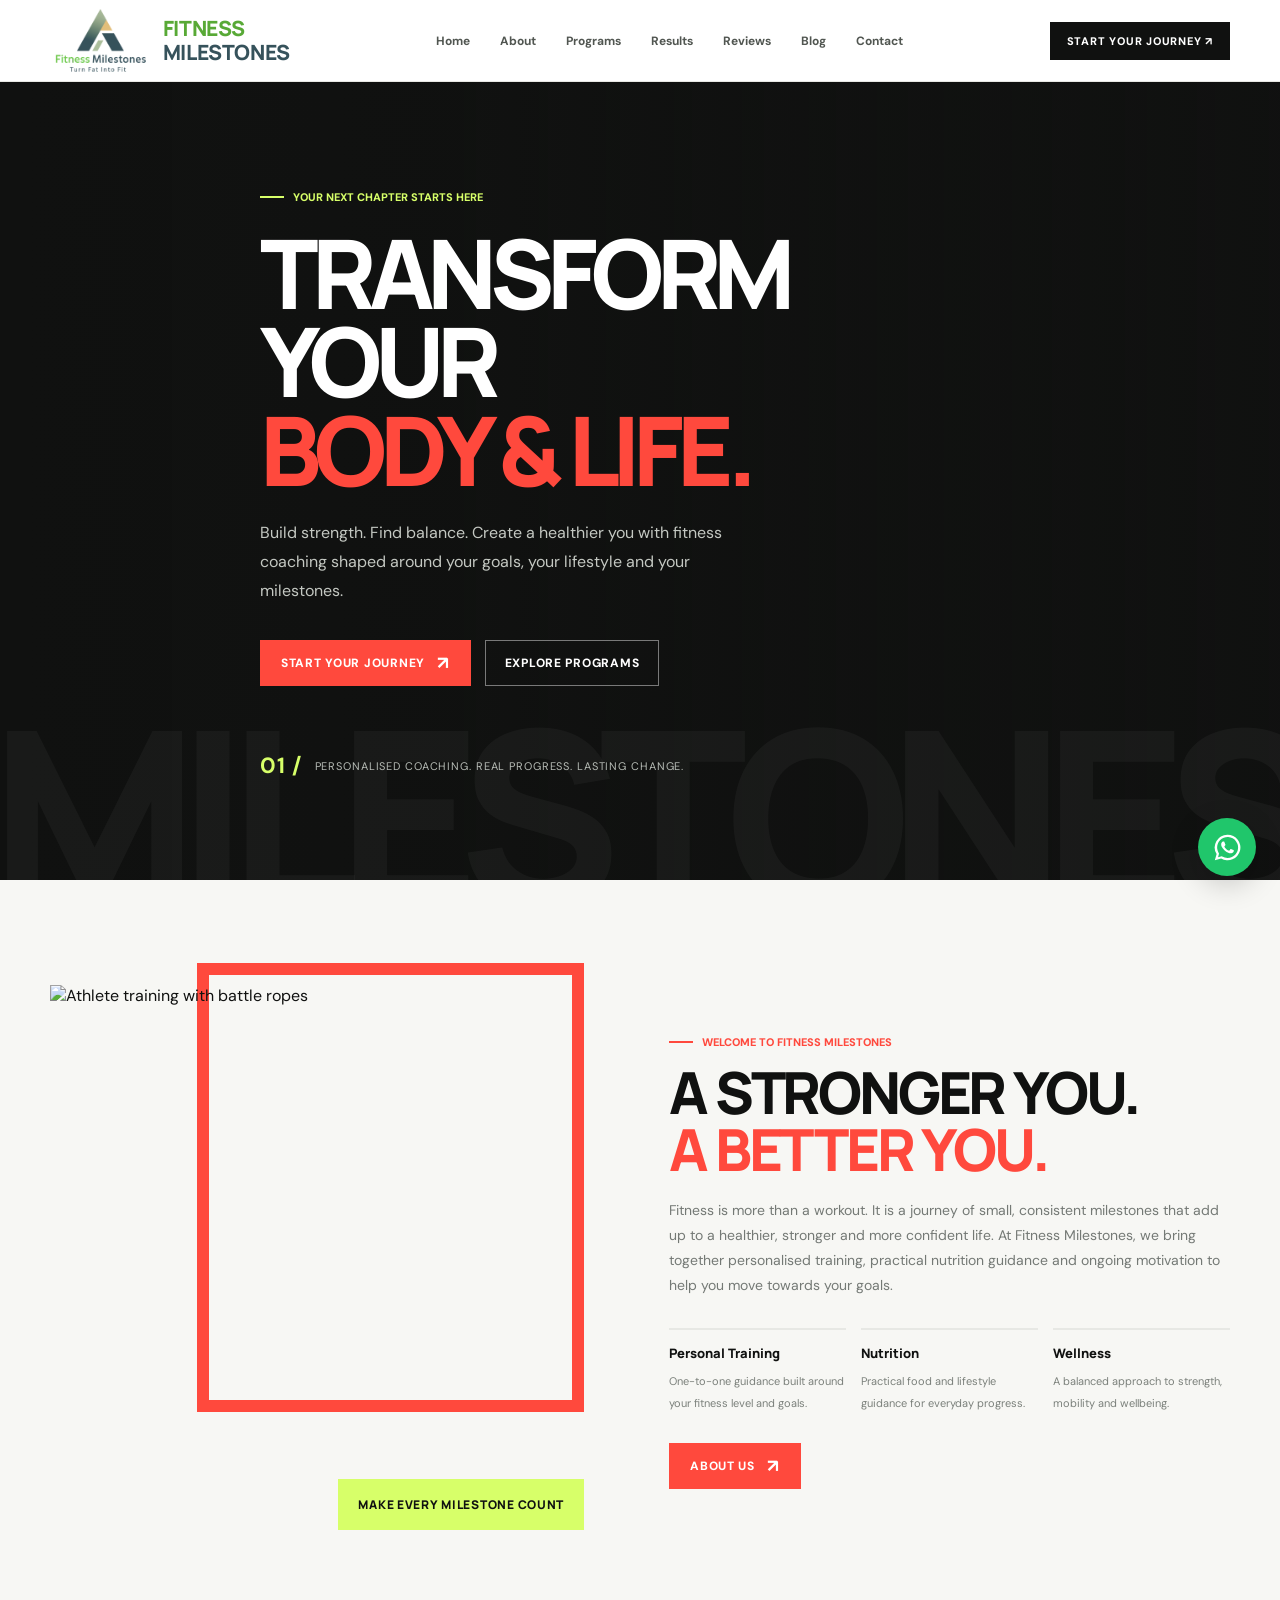
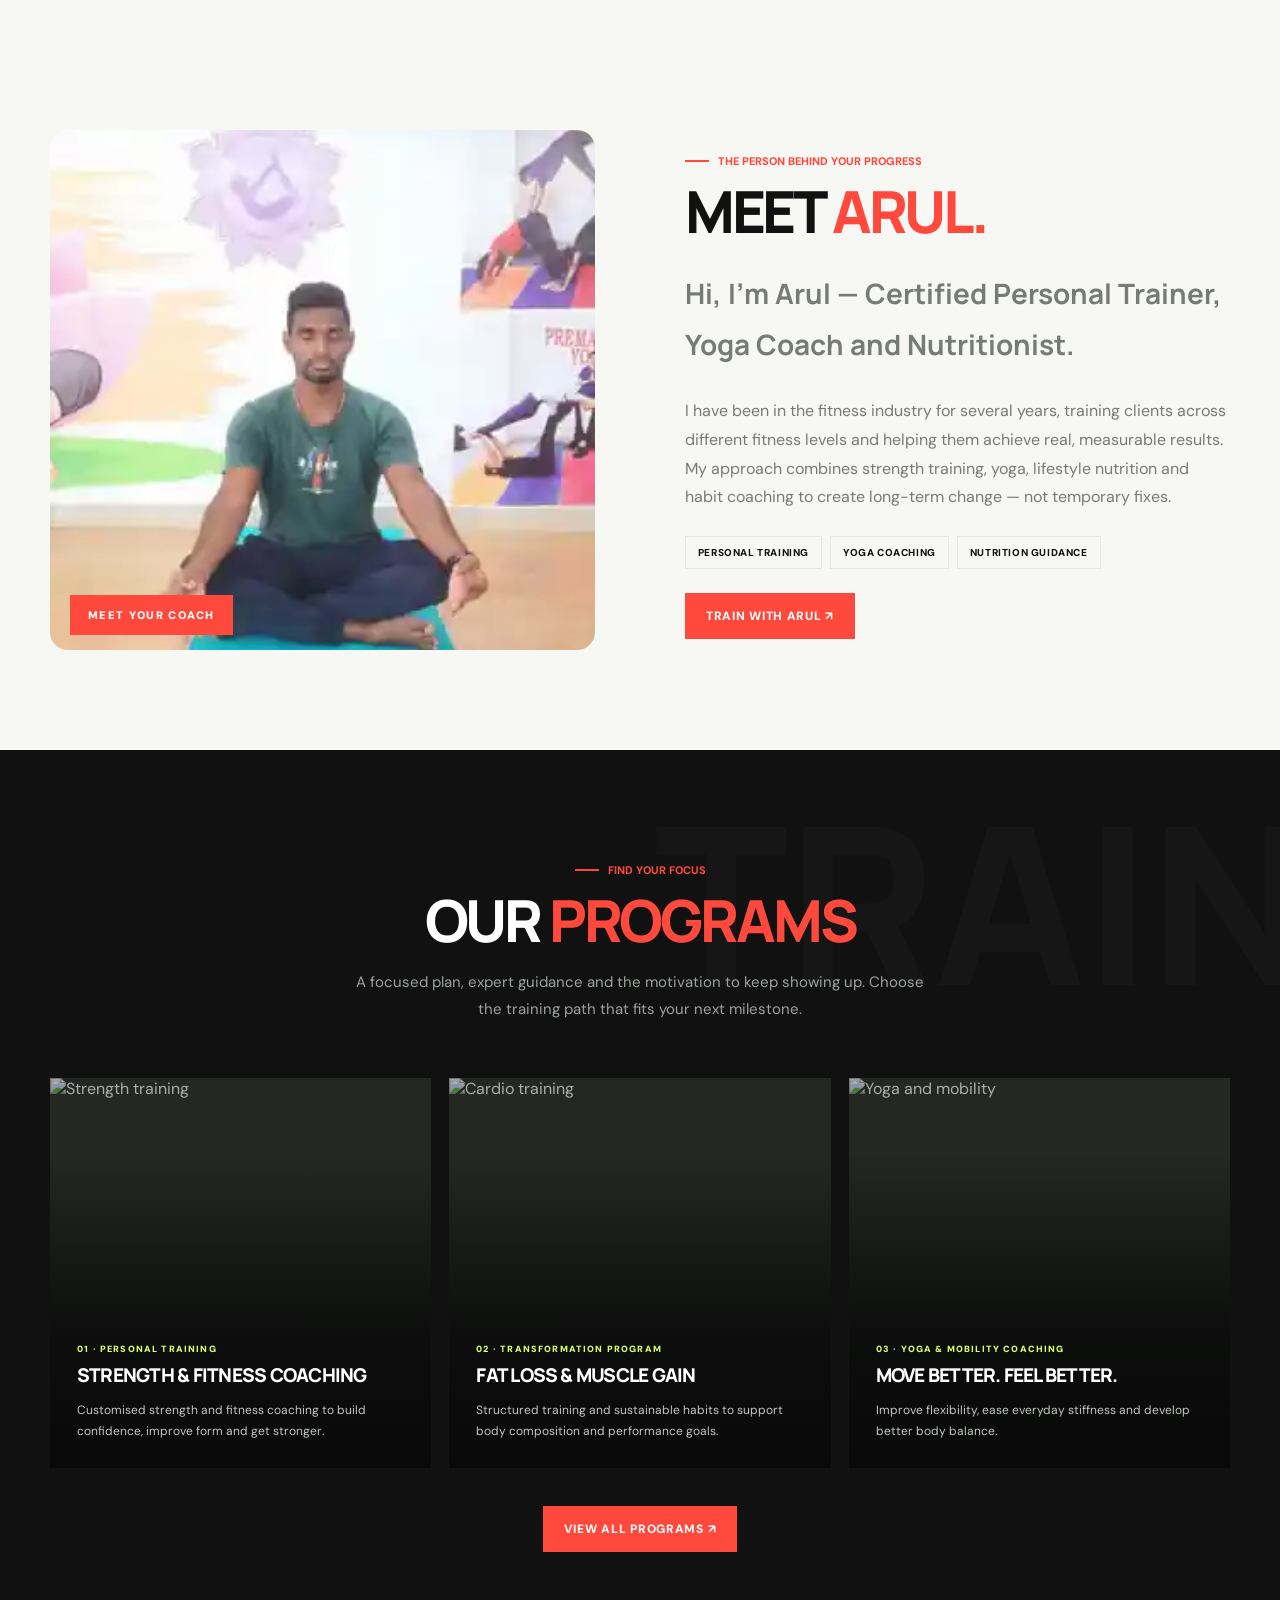
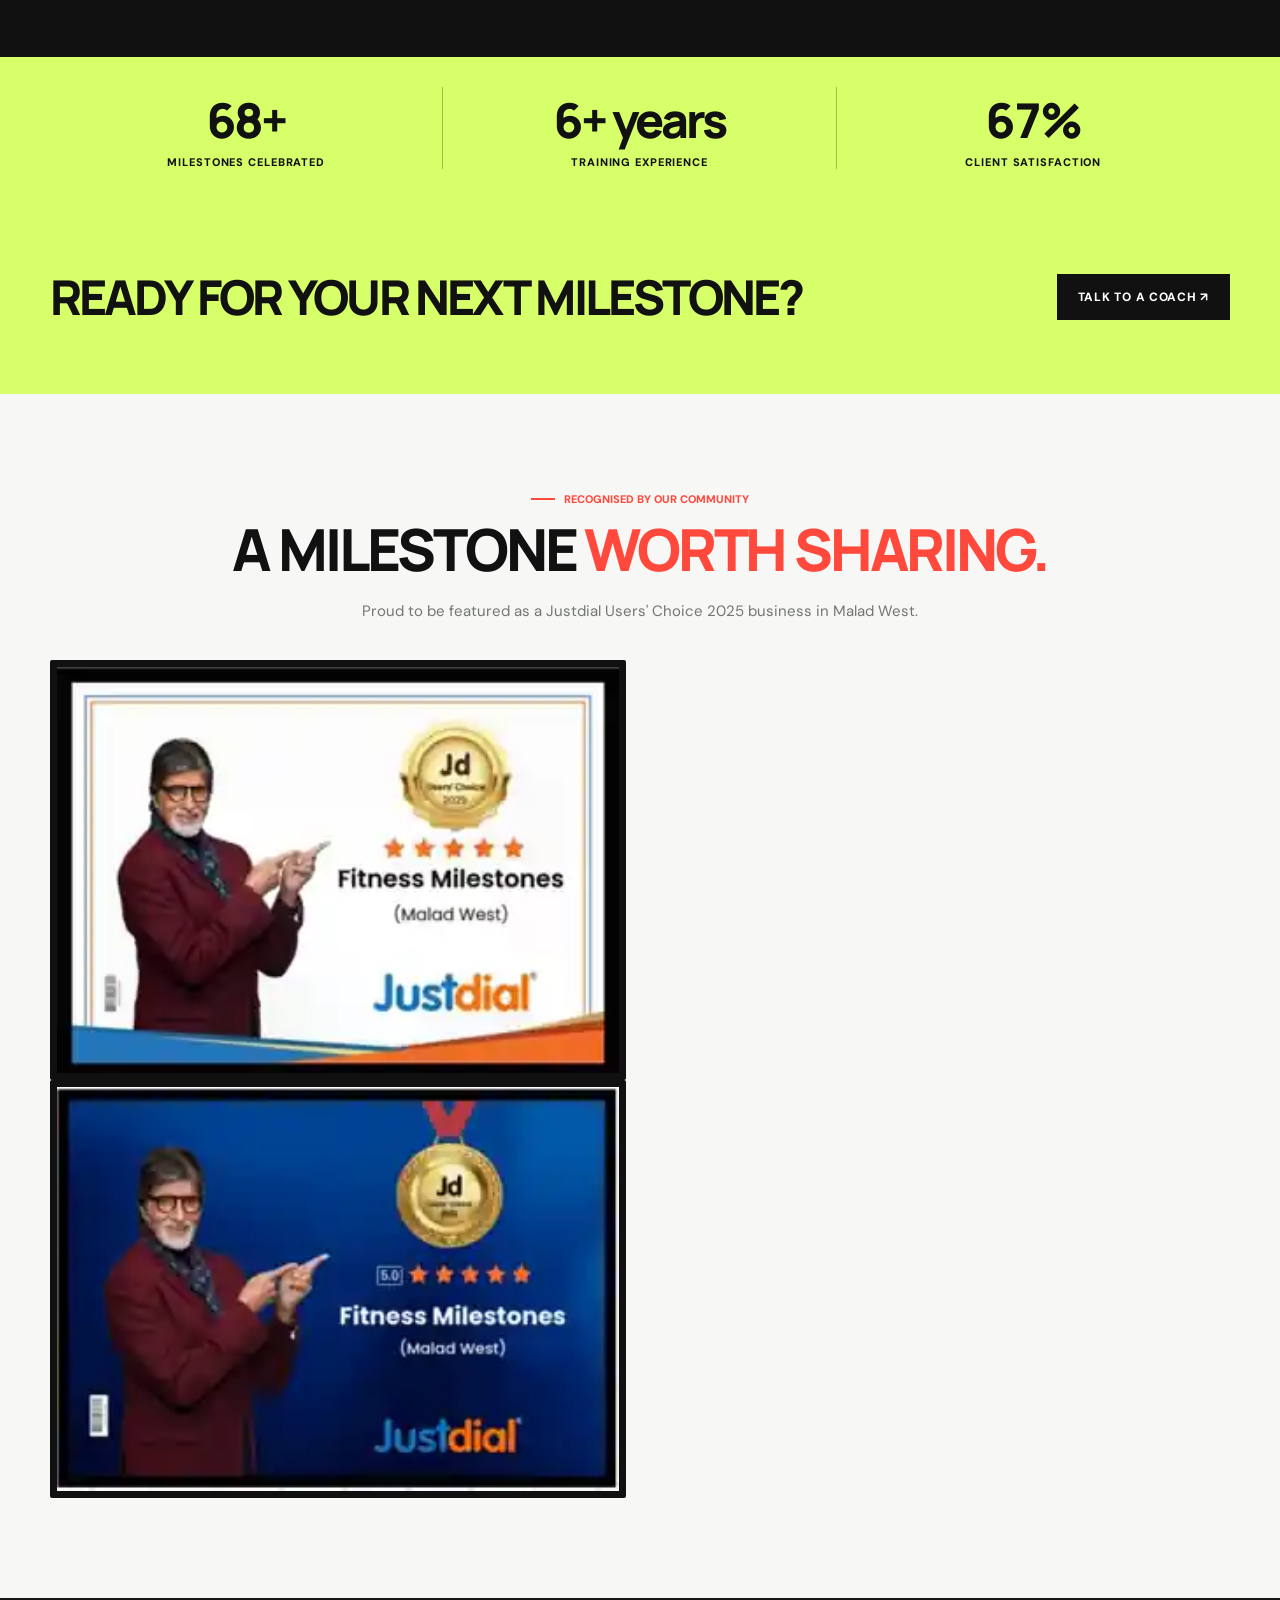
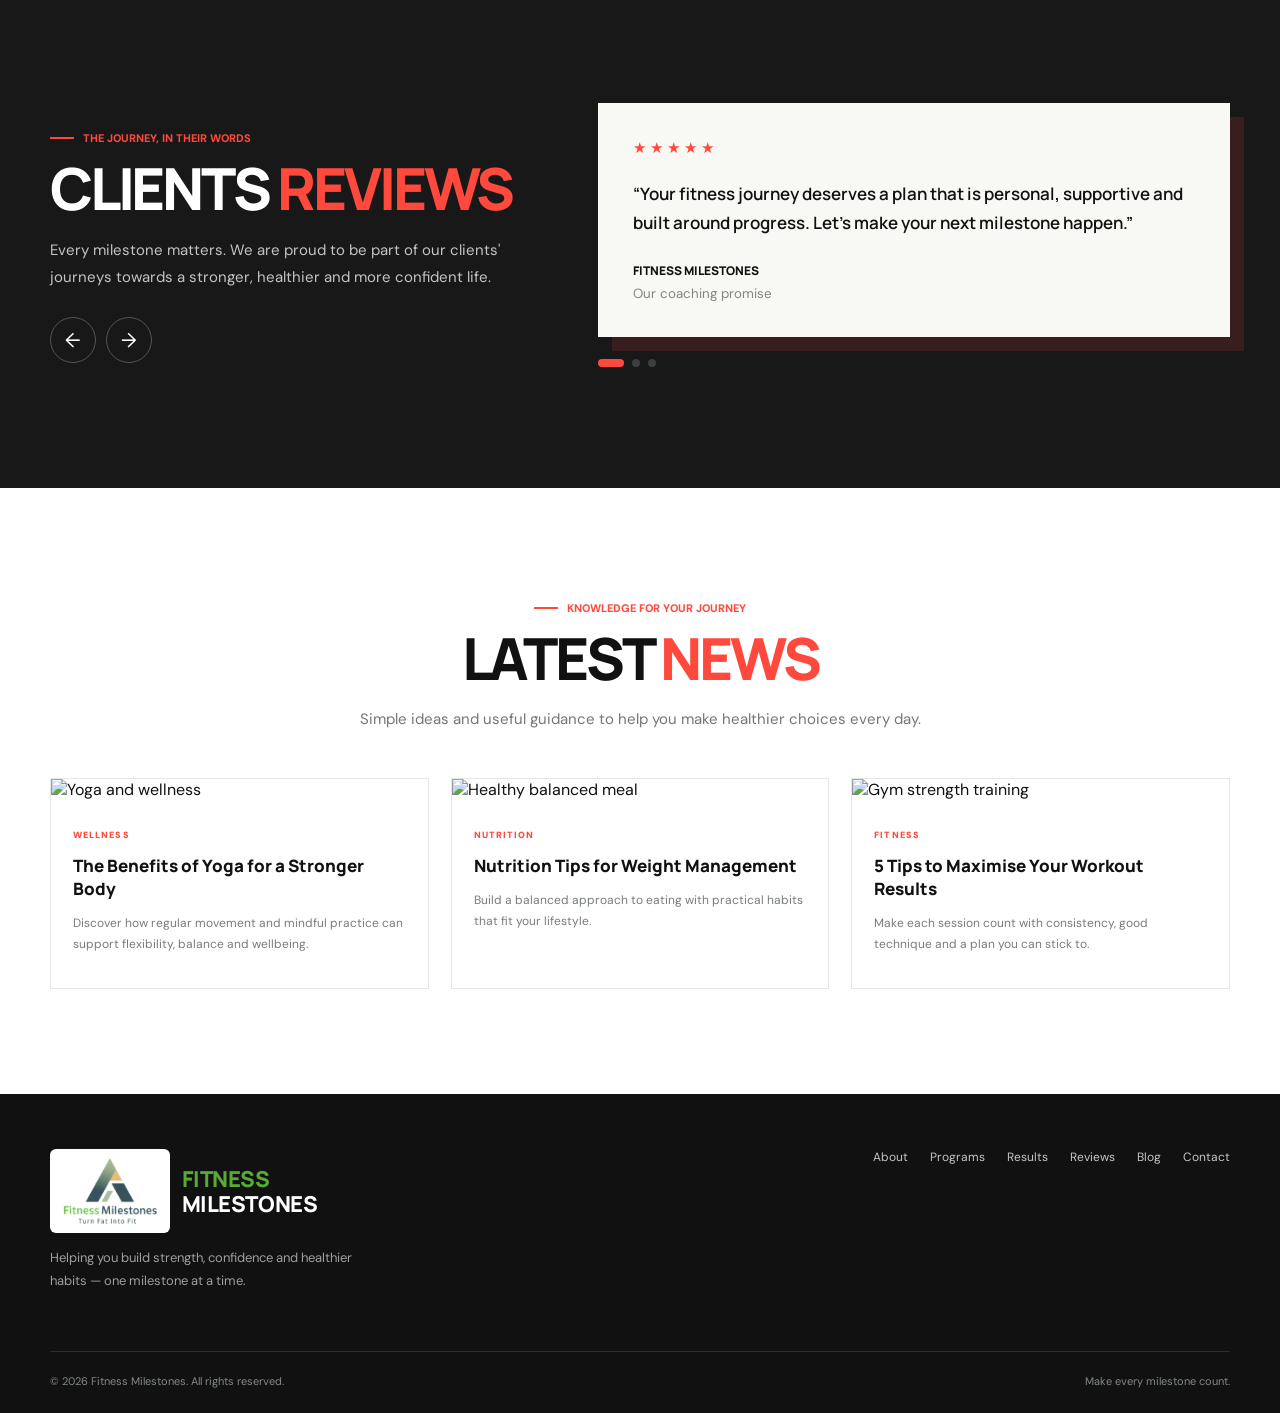
==== commit a34c2e1f: "Show full logo with padding and add brand title beside it in header and footer" ====
--- a/index.html
+++ b/index.html
@@ -1 +1 @@
-<!doctype html><html lang="en"><head><meta charset="utf-8"><meta name="viewport" content="width=device-width,initial-scale=1"><meta name="theme-color" content="#101110"><meta name="description" content="Personal training, strength coaching, weight management and wellness programs."><title>Home | Fitness Milestones</title><link rel="preconnect" href="https://fonts.googleapis.com"><link rel="preconnect" href="https://fonts.gstatic.com" crossorigin><link href="https://fonts.googleapis.com/css2?family=DM+Sans:wght@400;500;600;700;800&family=Manrope:wght@400;500;600;700;800;900&display=swap" rel="stylesheet"><link rel="stylesheet" href="assets/css/site.css"></head><body><header><div class="wrap nav"><a class="brand" href="index.html"><img class="brand-logo" src="assets/images/fitness-milestones-logo.png" alt="Fitness Milestones"></a><nav class="navlinks" id="navlinks"><a href="index.html">Home</a><a href="about.html">About</a><a href="programs.html">Programs</a><a href="results.html">Results</a><a href="reviews.html">Reviews</a><a href="blog.html">Blog</a><a href="contact.html">Contact</a></nav><a class="nav-cta" href="contact.html">Start your journey ↗</a><button class="menu" id="menu" aria-label="Open navigation">☰</button></div></header><main><section class="hero" id="home"><div class="wrap hero-inner"><span class="eyebrow">Your next chapter starts here</span><h1>TRANSFORM YOUR<br><span>BODY & LIFE.</span></h1><p>Build strength. Find balance. Create a healthier you with fitness coaching shaped around your goals, your lifestyle and your milestones.</p><div class="hero-actions"><a class="btn" href="contact.html">Start your journey <span class="arrow">↗</span></a><a class="outline-btn" href="programs.html">Explore programs</a></div><div class="hero-note"><b>01 /</b> Personalised coaching. Real progress. Lasting change.</div></div></section><section class="section" id="about"><div class="wrap intro"><div class="photo-stack reveal"><img src="https://images.unsplash.com/photo-1599058945522-28d584b6f0ff?auto=format&fit=crop&w=1000&q=85" alt="Athlete training with battle ropes"><div class="photo-tag">Make every milestone count</div></div><div class="reveal"><span class="eyebrow">Welcome to Fitness Milestones</span><h2 class="section-title">A STRONGER YOU.<br><span>A BETTER YOU.</span></h2><p>Fitness is more than a workout. It is a journey of small, consistent milestones that add up to a healthier, stronger and more confident life. At Fitness Milestones, we bring together personalised training, practical nutrition guidance and ongoing motivation to help you move towards your goals.</p><div class="feature-grid"><div class="feature"><b>Personal Training</b><small>One-to-one guidance built around your fitness level and goals.</small></div><div class="feature"><b>Nutrition</b><small>Practical food and lifestyle guidance for everyday progress.</small></div><div class="feature"><b>Wellness</b><small>A balanced approach to strength, mobility and wellbeing.</small></div></div><a class="btn" href="contact.html">About us <span class="arrow">↗</span></a></div></div></section><section class="section founder-section"><div class="wrap founder-grid"><div class="founder-photo reveal"><img src="assets/images/arul.webp" alt="Arul demonstrating yoga and mindful movement"><span class="founder-stamp">MEET YOUR COACH</span></div><div class="reveal"><span class="eyebrow">The person behind your progress</span><h2 class="section-title">MEET <span>ARUL.</span></h2><p class="founder-lead">Hi, I’m Arul — Certified Personal Trainer, Yoga Coach and Nutritionist.</p><p>I have been in the fitness industry for several years, training clients across different fitness levels and helping them achieve real, measurable results. My approach combines strength training, yoga, lifestyle nutrition and habit coaching to create long-term change — not temporary fixes.</p><div class="founder-credentials"><span>PERSONAL TRAINING</span><span>YOGA COACHING</span><span>NUTRITION GUIDANCE</span></div><a class="btn" href="contact.html">Train with Arul ↗</a></div></div></section><section class="section programs" id="programs"><div class="wrap"><div class="program-head reveal"><span class="eyebrow">Find your focus</span><h2 class="section-title">OUR <span>PROGRAMS</span></h2><p class="section-copy">A focused plan, expert guidance and the motivation to keep showing up. Choose the training path that fits your next milestone.</p></div><div class="program-grid"><article class="program-card reveal"><img src="https://images.unsplash.com/photo-1583454110551-21f2fa2afe61?auto=format&fit=crop&w=900&q=80" alt="Strength training"><div class="program-info"><span class="tag">01 · Personal training</span><h3>STRENGTH & FITNESS COACHING</h3><p>Customised strength and fitness coaching to build confidence, improve form and get stronger.</p></div></article><article class="program-card reveal"><img src="https://images.unsplash.com/photo-1534258936925-c58bed479fcb?auto=format&fit=crop&w=900&q=80" alt="Cardio training"><div class="program-info"><span class="tag">02 · Transformation program</span><h3>FAT LOSS & MUSCLE GAIN</h3><p>Structured training and sustainable habits to support body composition and performance goals.</p></div></article><article class="program-card reveal"><img src="https://images.unsplash.com/photo-1544367567-0f2fcb009e0b?auto=format&fit=crop&w=900&q=80" alt="Yoga and mobility"><div class="program-info"><span class="tag">03 · Yoga & mobility coaching</span><h3>MOVE BETTER. FEEL BETTER.</h3><p>Improve flexibility, ease everyday stiffness and develop better body balance.</p></div></article></div><div style="text-align:center;margin-top:38px"><a class="btn" href="contact.html">View all programs ↗</a></div></div></section><section class="stats"><div class="wrap stats-grid"><div class="stat"><strong data-count="68">68+</strong><span>Milestones celebrated</span></div><div class="stat"><strong data-count="6">6+ years</strong><span>Training experience</span></div><div class="stat"><strong data-count="67">67%</strong><span>Client satisfaction</span></div></div></section><section class="page-cta"><div class="wrap"><h2>READY FOR YOUR NEXT MILESTONE?</h2><a class="btn dark" href="contact.html">Talk to a coach ↗</a></div></section><section class="section recognition-section"><div class="wrap"><div class="recognition-heading reveal"><span class="eyebrow">Recognised by our community</span><h2 class="section-title">A MILESTONE <span>WORTH SHARING.</span></h2><p class="section-copy">Proud to be featured as a Justdial Users' Choice 2025 business in Malad West.</p></div><div class="award-grid"><article class="award-card award-blue reveal"><img src="assets/images/justdial-white.webp" alt="Justdial Users' Choice 2025 recognition for Fitness Milestones, Malad West"><img src="assets/images/justdial-blue.webp" alt="Justdial Users' Choice 2025 recognition for Fitness Milestones, Malad West"></article></div></div></section><section class="section testimonials home-testimonials" id="reviews"><div class="wrap review-layout"><div class="reveal"><span class="eyebrow">The journey, in their words</span><h2 class="section-title">CLIENTS <span>REVIEWS</span></h2><p class="section-copy">Every milestone matters. We are proud to be part of our clients' journeys towards a stronger, healthier and more confident life.</p><div class="carousel-controls"><button class="carousel-btn" data-review-prev aria-label="Previous review">←</button><button class="carousel-btn" data-review-next aria-label="Next review">→</button></div></div><div class="review-carousel reveal" data-review-carousel><article class="review-card is-active"><div class="stars">★★★★★</div><blockquote>“Your fitness journey deserves a plan that is personal, supportive and built around progress. Let’s make your next milestone happen.”</blockquote><strong>Fitness Milestones</strong><small>Our coaching promise</small></article><article class="review-card"><div class="stars">★★★★★</div><blockquote>“A consistent approach to training, practical guidance and encouragement can make every step of the fitness journey count.”</blockquote><strong>Fitness Milestones</strong><small>Our coaching approach</small></article><article class="review-card"><div class="stars">★★★★★</div><blockquote>“Build strength, improve mobility and develop healthier habits with coaching shaped around your individual goals.”</blockquote><strong>Fitness Milestones</strong><small>Personalised coaching</small></article><div class="review-dots"><button class="active" aria-label="Show review 1"></button><button aria-label="Show review 2"></button><button aria-label="Show review 3"></button></div></div></div></section><section class="section insights"><div class="wrap"><div class="reveal" style="text-align:center"><span class="eyebrow">Knowledge for your journey</span><h2 class="section-title">LATEST <span>NEWS</span></h2><p class="section-copy" style="margin:auto">Simple ideas and useful guidance to help you make healthier choices every day.</p></div><div class="insight-grid"><article class="insight reveal"><img src="https://images.unsplash.com/photo-1544367567-0f2fcb009e0b?auto=format&fit=crop&w=800&q=80" alt="Yoga and wellness"><div class="insight-content"><span>Wellness</span><h3>The Benefits of Yoga for a Stronger Body</h3><p>Discover how regular movement and mindful practice can support flexibility, balance and wellbeing.</p></div></article><article class="insight reveal"><img src="https://images.unsplash.com/photo-1490645935967-10de6ba17061?auto=format&fit=crop&w=800&q=80" alt="Healthy balanced meal"><div class="insight-content"><span>Nutrition</span><h3>Nutrition Tips for Weight Management</h3><p>Build a balanced approach to eating with practical habits that fit your lifestyle.</p></div></article><article class="insight reveal"><img src="https://images.unsplash.com/photo-1534438327276-14e5300c3a48?auto=format&fit=crop&w=800&q=80" alt="Gym strength training"><div class="insight-content"><span>Fitness</span><h3>5 Tips to Maximise Your Workout Results</h3><p>Make each session count with consistency, good technique and a plan you can stick to.</p></div></article></div></div></section></main><footer><div class="wrap"><div class="footer-top"><div class="footer-brand"><a class="brand" href="index.html"><img class="brand-logo" src="assets/images/fitness-milestones-logo.png" alt="Fitness Milestones"></a><p>Helping you build strength, confidence and healthier habits — one milestone at a time.</p></div><div class="footer-links"><a href="about.html">About</a><a href="programs.html">Programs</a><a href="results.html">Results</a><a href="reviews.html">Reviews</a><a href="blog.html">Blog</a><a href="contact.html">Contact</a></div></div><div class="copyright"><span>© <span id="year"></span> Fitness Milestones. All rights reserved.</span><span>Make every milestone count.</span></div></div></footer><a class="whatsapp" href="https://wa.me/919819451919?text=Hi%20Fitness%20Milestones%2C%20I%27d%20like%20to%20know%20more." target="_blank" rel="noopener" aria-label="Chat on WhatsApp"><svg viewBox="0 0 32 32"><path d="M16 .8A15.1 15.1 0 0 0 3.1 23.8L1 31l7.4-1.9A15.2 15.2 0 1 0 16 .8zm0 27.6a12.4 12.4 0 0 1-6.3-1.7l-.5-.3-4.4 1.1 1.2-4.3-.3-.5A12.4 12.4 0 1 1 16 28.4zm6.8-9.3c-.4-.2-2.2-1.1-2.6-1.2-.3-.1-.6-.2-.8.2-.3.4-1 1.2-1.2 1.5-.2.2-.4.3-.8.1-.4-.2-1.6-.6-3-1.9-1.1-1-1.9-2.2-2.1-2.6-.2-.4 0-.6.2-.8l.6-.7c.2-.2.3-.4.4-.6.1-.2 0-.5 0-.7l-1.2-2.8c-.3-.7-.6-.6-.8-.6h-.7c-.2 0-.7.1-1 .5-.4.4-1.3 1.3-1.3 3.1s1.3 3.6 1.5 3.8c.2.3 2.6 4 6.3 5.6.9.4 1.6.6 2.1.7.9.3 1.7.2 2.3.1.7-.1 2.2-.9 2.5-1.8.3-.9.3-1.6.2-1.8-.1-.2-.4-.3-.8-.5z"/></svg></a><script src="assets/js/site.js"></script></body></html>+<!doctype html><html lang="en"><head><meta charset="utf-8"><meta name="viewport" content="width=device-width,initial-scale=1"><meta name="theme-color" content="#101110"><meta name="description" content="Personal training, strength coaching, weight management and wellness programs."><title>Home | Fitness Milestones</title><link rel="preconnect" href="https://fonts.googleapis.com"><link rel="preconnect" href="https://fonts.gstatic.com" crossorigin><link href="https://fonts.googleapis.com/css2?family=DM+Sans:wght@400;500;600;700;800&family=Manrope:wght@400;500;600;700;800;900&display=swap" rel="stylesheet"><link rel="stylesheet" href="assets/css/site.css"></head><body><header><div class="wrap nav"><a class="brand" href="index.html"><img class="brand-logo" src="assets/images/fitness-milestones-logo.png" alt="Fitness Milestones logo"><span class="brand-title"><b>Fitness</b>Milestones</span></a><nav class="navlinks" id="navlinks"><a href="index.html">Home</a><a href="about.html">About</a><a href="programs.html">Programs</a><a href="results.html">Results</a><a href="reviews.html">Reviews</a><a href="blog.html">Blog</a><a href="contact.html">Contact</a></nav><a class="nav-cta" href="contact.html">Start your journey ↗</a><button class="menu" id="menu" aria-label="Open navigation">☰</button></div></header><main><section class="hero" id="home"><div class="wrap hero-inner"><span class="eyebrow">Your next chapter starts here</span><h1>TRANSFORM YOUR<br><span>BODY & LIFE.</span></h1><p>Build strength. Find balance. Create a healthier you with fitness coaching shaped around your goals, your lifestyle and your milestones.</p><div class="hero-actions"><a class="btn" href="contact.html">Start your journey <span class="arrow">↗</span></a><a class="outline-btn" href="programs.html">Explore programs</a></div><div class="hero-note"><b>01 /</b> Personalised coaching. Real progress. Lasting change.</div></div></section><section class="section" id="about"><div class="wrap intro"><div class="photo-stack reveal"><img src="https://images.unsplash.com/photo-1599058945522-28d584b6f0ff?auto=format&fit=crop&w=1000&q=85" alt="Athlete training with battle ropes"><div class="photo-tag">Make every milestone count</div></div><div class="reveal"><span class="eyebrow">Welcome to Fitness Milestones</span><h2 class="section-title">A STRONGER YOU.<br><span>A BETTER YOU.</span></h2><p>Fitness is more than a workout. It is a journey of small, consistent milestones that add up to a healthier, stronger and more confident life. At Fitness Milestones, we bring together personalised training, practical nutrition guidance and ongoing motivation to help you move towards your goals.</p><div class="feature-grid"><div class="feature"><b>Personal Training</b><small>One-to-one guidance built around your fitness level and goals.</small></div><div class="feature"><b>Nutrition</b><small>Practical food and lifestyle guidance for everyday progress.</small></div><div class="feature"><b>Wellness</b><small>A balanced approach to strength, mobility and wellbeing.</small></div></div><a class="btn" href="contact.html">About us <span class="arrow">↗</span></a></div></div></section><section class="section founder-section"><div class="wrap founder-grid"><div class="founder-photo reveal"><img src="assets/images/arul.webp" alt="Arul demonstrating yoga and mindful movement"><span class="founder-stamp">MEET YOUR COACH</span></div><div class="reveal"><span class="eyebrow">The person behind your progress</span><h2 class="section-title">MEET <span>ARUL.</span></h2><p class="founder-lead">Hi, I’m Arul — Certified Personal Trainer, Yoga Coach and Nutritionist.</p><p>I have been in the fitness industry for several years, training clients across different fitness levels and helping them achieve real, measurable results. My approach combines strength training, yoga, lifestyle nutrition and habit coaching to create long-term change — not temporary fixes.</p><div class="founder-credentials"><span>PERSONAL TRAINING</span><span>YOGA COACHING</span><span>NUTRITION GUIDANCE</span></div><a class="btn" href="contact.html">Train with Arul ↗</a></div></div></section><section class="section programs" id="programs"><div class="wrap"><div class="program-head reveal"><span class="eyebrow">Find your focus</span><h2 class="section-title">OUR <span>PROGRAMS</span></h2><p class="section-copy">A focused plan, expert guidance and the motivation to keep showing up. Choose the training path that fits your next milestone.</p></div><div class="program-grid"><article class="program-card reveal"><img src="https://images.unsplash.com/photo-1583454110551-21f2fa2afe61?auto=format&fit=crop&w=900&q=80" alt="Strength training"><div class="program-info"><span class="tag">01 · Personal training</span><h3>STRENGTH & FITNESS COACHING</h3><p>Customised strength and fitness coaching to build confidence, improve form and get stronger.</p></div></article><article class="program-card reveal"><img src="https://images.unsplash.com/photo-1534258936925-c58bed479fcb?auto=format&fit=crop&w=900&q=80" alt="Cardio training"><div class="program-info"><span class="tag">02 · Transformation program</span><h3>FAT LOSS & MUSCLE GAIN</h3><p>Structured training and sustainable habits to support body composition and performance goals.</p></div></article><article class="program-card reveal"><img src="https://images.unsplash.com/photo-1544367567-0f2fcb009e0b?auto=format&fit=crop&w=900&q=80" alt="Yoga and mobility"><div class="program-info"><span class="tag">03 · Yoga & mobility coaching</span><h3>MOVE BETTER. FEEL BETTER.</h3><p>Improve flexibility, ease everyday stiffness and develop better body balance.</p></div></article></div><div style="text-align:center;margin-top:38px"><a class="btn" href="contact.html">View all programs ↗</a></div></div></section><section class="stats"><div class="wrap stats-grid"><div class="stat"><strong data-count="68">68+</strong><span>Milestones celebrated</span></div><div class="stat"><strong data-count="6">6+ years</strong><span>Training experience</span></div><div class="stat"><strong data-count="67">67%</strong><span>Client satisfaction</span></div></div></section><section class="page-cta"><div class="wrap"><h2>READY FOR YOUR NEXT MILESTONE?</h2><a class="btn dark" href="contact.html">Talk to a coach ↗</a></div></section><section class="section recognition-section"><div class="wrap"><div class="recognition-heading reveal"><span class="eyebrow">Recognised by our community</span><h2 class="section-title">A MILESTONE <span>WORTH SHARING.</span></h2><p class="section-copy">Proud to be featured as a Justdial Users' Choice 2025 business in Malad West.</p></div><div class="award-grid"><article class="award-card award-blue reveal"><img src="assets/images/justdial-white.webp" alt="Justdial Users' Choice 2025 recognition for Fitness Milestones, Malad West"><img src="assets/images/justdial-blue.webp" alt="Justdial Users' Choice 2025 recognition for Fitness Milestones, Malad West"></article></div></div></section><section class="section testimonials home-testimonials" id="reviews"><div class="wrap review-layout"><div class="reveal"><span class="eyebrow">The journey, in their words</span><h2 class="section-title">CLIENTS <span>REVIEWS</span></h2><p class="section-copy">Every milestone matters. We are proud to be part of our clients' journeys towards a stronger, healthier and more confident life.</p><div class="carousel-controls"><button class="carousel-btn" data-review-prev aria-label="Previous review">←</button><button class="carousel-btn" data-review-next aria-label="Next review">→</button></div></div><div class="review-carousel reveal" data-review-carousel><article class="review-card is-active"><div class="stars">★★★★★</div><blockquote>“Your fitness journey deserves a plan that is personal, supportive and built around progress. Let’s make your next milestone happen.”</blockquote><strong>Fitness Milestones</strong><small>Our coaching promise</small></article><article class="review-card"><div class="stars">★★★★★</div><blockquote>“A consistent approach to training, practical guidance and encouragement can make every step of the fitness journey count.”</blockquote><strong>Fitness Milestones</strong><small>Our coaching approach</small></article><article class="review-card"><div class="stars">★★★★★</div><blockquote>“Build strength, improve mobility and develop healthier habits with coaching shaped around your individual goals.”</blockquote><strong>Fitness Milestones</strong><small>Personalised coaching</small></article><div class="review-dots"><button class="active" aria-label="Show review 1"></button><button aria-label="Show review 2"></button><button aria-label="Show review 3"></button></div></div></div></section><section class="section insights"><div class="wrap"><div class="reveal" style="text-align:center"><span class="eyebrow">Knowledge for your journey</span><h2 class="section-title">LATEST <span>NEWS</span></h2><p class="section-copy" style="margin:auto">Simple ideas and useful guidance to help you make healthier choices every day.</p></div><div class="insight-grid"><article class="insight reveal"><img src="https://images.unsplash.com/photo-1544367567-0f2fcb009e0b?auto=format&fit=crop&w=800&q=80" alt="Yoga and wellness"><div class="insight-content"><span>Wellness</span><h3>The Benefits of Yoga for a Stronger Body</h3><p>Discover how regular movement and mindful practice can support flexibility, balance and wellbeing.</p></div></article><article class="insight reveal"><img src="https://images.unsplash.com/photo-1490645935967-10de6ba17061?auto=format&fit=crop&w=800&q=80" alt="Healthy balanced meal"><div class="insight-content"><span>Nutrition</span><h3>Nutrition Tips for Weight Management</h3><p>Build a balanced approach to eating with practical habits that fit your lifestyle.</p></div></article><article class="insight reveal"><img src="https://images.unsplash.com/photo-1534438327276-14e5300c3a48?auto=format&fit=crop&w=800&q=80" alt="Gym strength training"><div class="insight-content"><span>Fitness</span><h3>5 Tips to Maximise Your Workout Results</h3><p>Make each session count with consistency, good technique and a plan you can stick to.</p></div></article></div></div></section></main><footer><div class="wrap"><div class="footer-top"><div class="footer-brand"><a class="brand" href="index.html"><img class="brand-logo" src="assets/images/fitness-milestones-logo.png" alt="Fitness Milestones logo"><span class="brand-title"><b>Fitness</b>Milestones</span></a><p>Helping you build strength, confidence and healthier habits — one milestone at a time.</p></div><div class="footer-links"><a href="about.html">About</a><a href="programs.html">Programs</a><a href="results.html">Results</a><a href="reviews.html">Reviews</a><a href="blog.html">Blog</a><a href="contact.html">Contact</a></div></div><div class="copyright"><span>© <span id="year"></span> Fitness Milestones. All rights reserved.</span><span>Make every milestone count.</span></div></div></footer><a class="whatsapp" href="https://wa.me/919819451919?text=Hi%20Fitness%20Milestones%2C%20I%27d%20like%20to%20know%20more." target="_blank" rel="noopener" aria-label="Chat on WhatsApp"><svg viewBox="0 0 32 32"><path d="M16 .8A15.1 15.1 0 0 0 3.1 23.8L1 31l7.4-1.9A15.2 15.2 0 1 0 16 .8zm0 27.6a12.4 12.4 0 0 1-6.3-1.7l-.5-.3-4.4 1.1 1.2-4.3-.3-.5A12.4 12.4 0 1 1 16 28.4zm6.8-9.3c-.4-.2-2.2-1.1-2.6-1.2-.3-.1-.6-.2-.8.2-.3.4-1 1.2-1.2 1.5-.2.2-.4.3-.8.1-.4-.2-1.6-.6-3-1.9-1.1-1-1.9-2.2-2.1-2.6-.2-.4 0-.6.2-.8l.6-.7c.2-.2.3-.4.4-.6.1-.2 0-.5 0-.7l-1.2-2.8c-.3-.7-.6-.6-.8-.6h-.7c-.2 0-.7.1-1 .5-.4.4-1.3 1.3-1.3 3.1s1.3 3.6 1.5 3.8c.2.3 2.6 4 6.3 5.6.9.4 1.6.6 2.1.7.9.3 1.7.2 2.3.1.7-.1 2.2-.9 2.5-1.8.3-.9.3-1.6.2-1.8-.1-.2-.4-.3-.8-.5z"/></svg></a><script src="assets/js/site.js"></script></body></html>
--- a/assets/css/site.css
+++ b/assets/css/site.css
@@ -24,8 +24,13 @@
 
 .founder-photo img{object-position:center 42%}.award-grid{align-items:stretch}.award-card{padding:0;background:transparent;box-shadow:none;min-height:0;overflow:hidden}.award-card img{display:block;width:100%;height:auto;object-fit:contain;border:7px solid #111;box-shadow:0 16px 35px #0002;border-radius:2px}.recognition-section{padding-top:90px;padding-bottom:100px}.founder-section{padding-top:95px;padding-bottom:95px}@media(max-width:760px){.award-card img{border-width:5px}}
 
-/* Brand logo */
-.brand-logo{display:block;height:64px;width:auto;object-fit:contain}
-.footer-brand .brand-logo{background:#fff;padding:6px 14px;border-radius:6px;height:76px}
+/* Brand logo + title */
+.brand{gap:12px;letter-spacing:0}
+.brand-logo{display:block;height:74px;width:auto;max-width:none;flex:none;object-fit:contain}
+.brand-title{display:flex;flex-direction:column;font:900 21px/1 Manrope,sans-serif;letter-spacing:-.02em;text-transform:uppercase;color:#36525b;white-space:nowrap}
+.brand-title b{color:#58a936;font-weight:900;margin-bottom:3px}
+.footer-brand .brand{align-items:center}
+.footer-brand .brand-logo{background:#fff;padding:4px 8px;border-radius:6px;height:84px}
+.footer-brand .brand-title{color:#fff;font-size:22px}
 .home-testimonials{background:#171817;color:#fff}.home-testimonials .section-title{color:#fff}.home-testimonials .section-copy{color:#c4c4c4}
-@media(max-width:760px){.brand-logo{height:54px}.footer-brand .brand-logo{height:68px}}
+@media(max-width:760px){.brand{gap:8px}.brand-logo{height:60px}.brand-title{font-size:15px}.brand-title b{margin-bottom:2px}.footer-brand .brand-logo{height:70px}.footer-brand .brand-title{font-size:17px}}
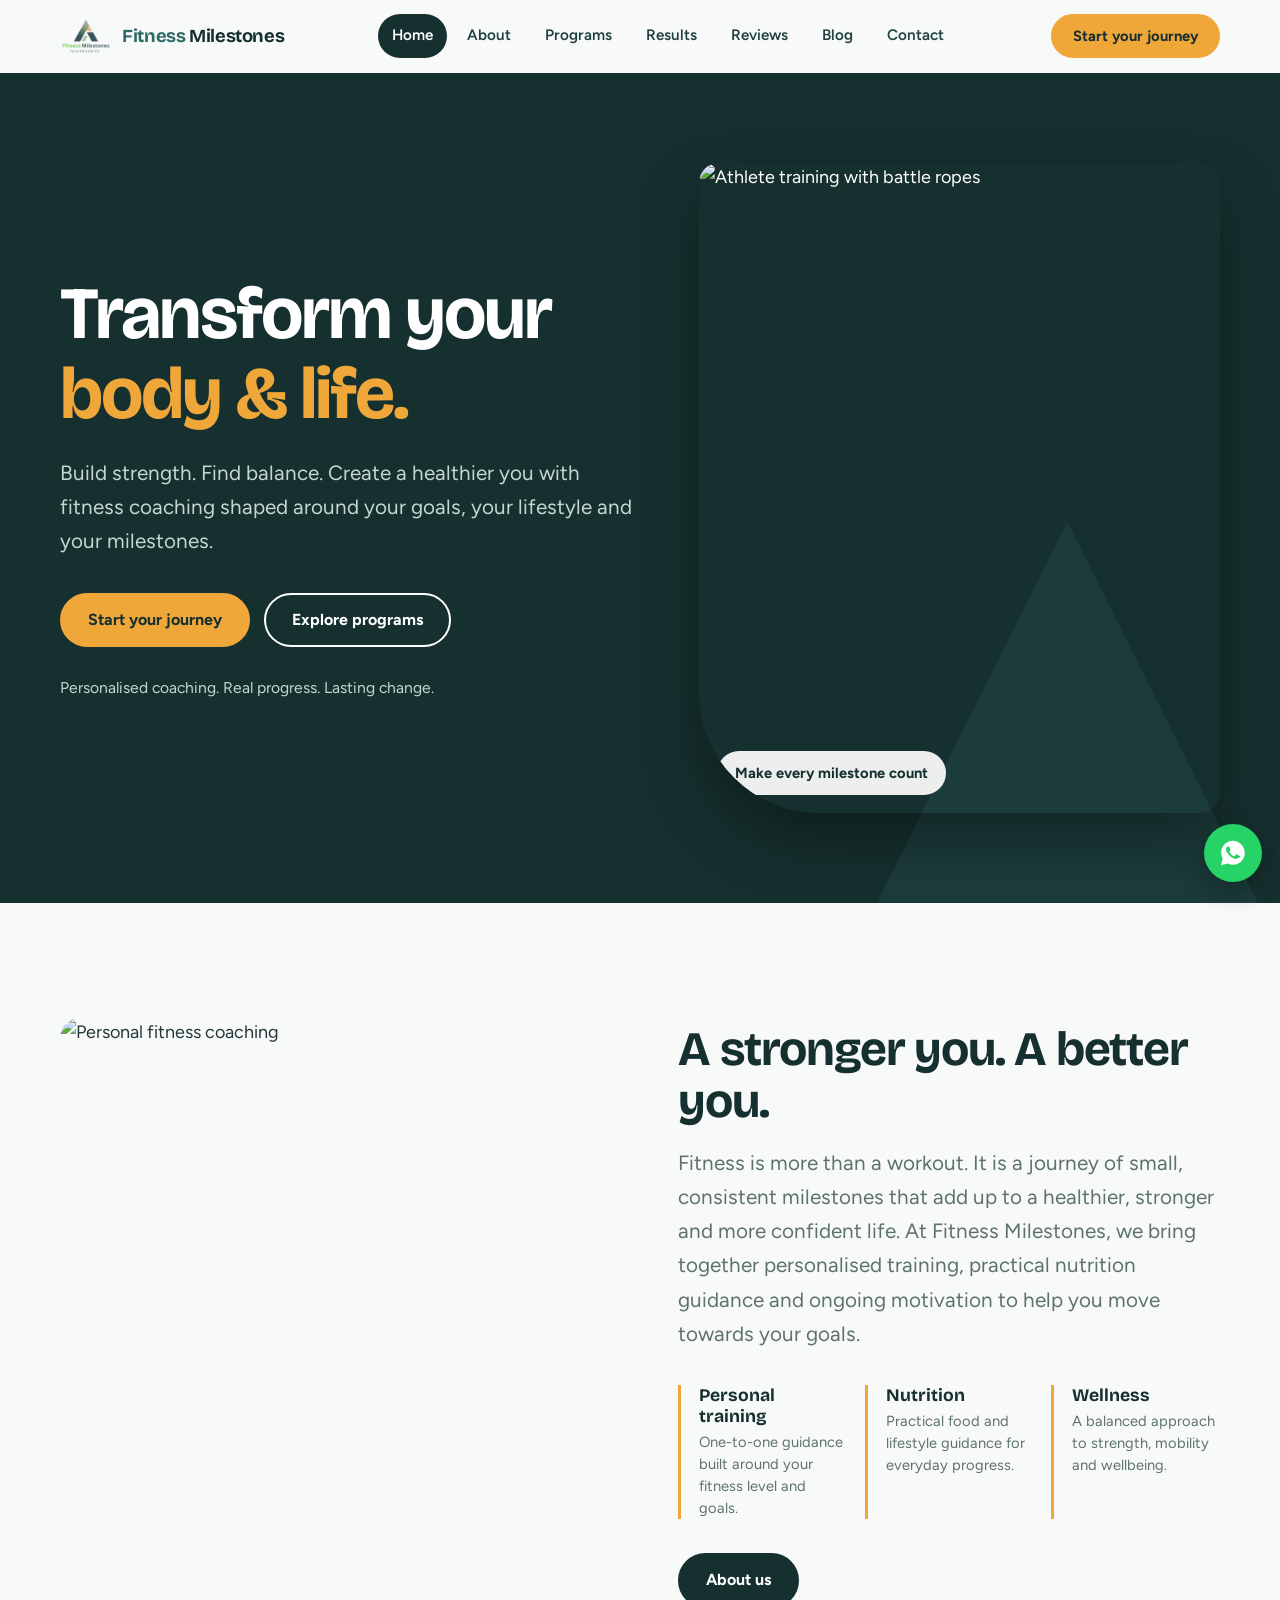
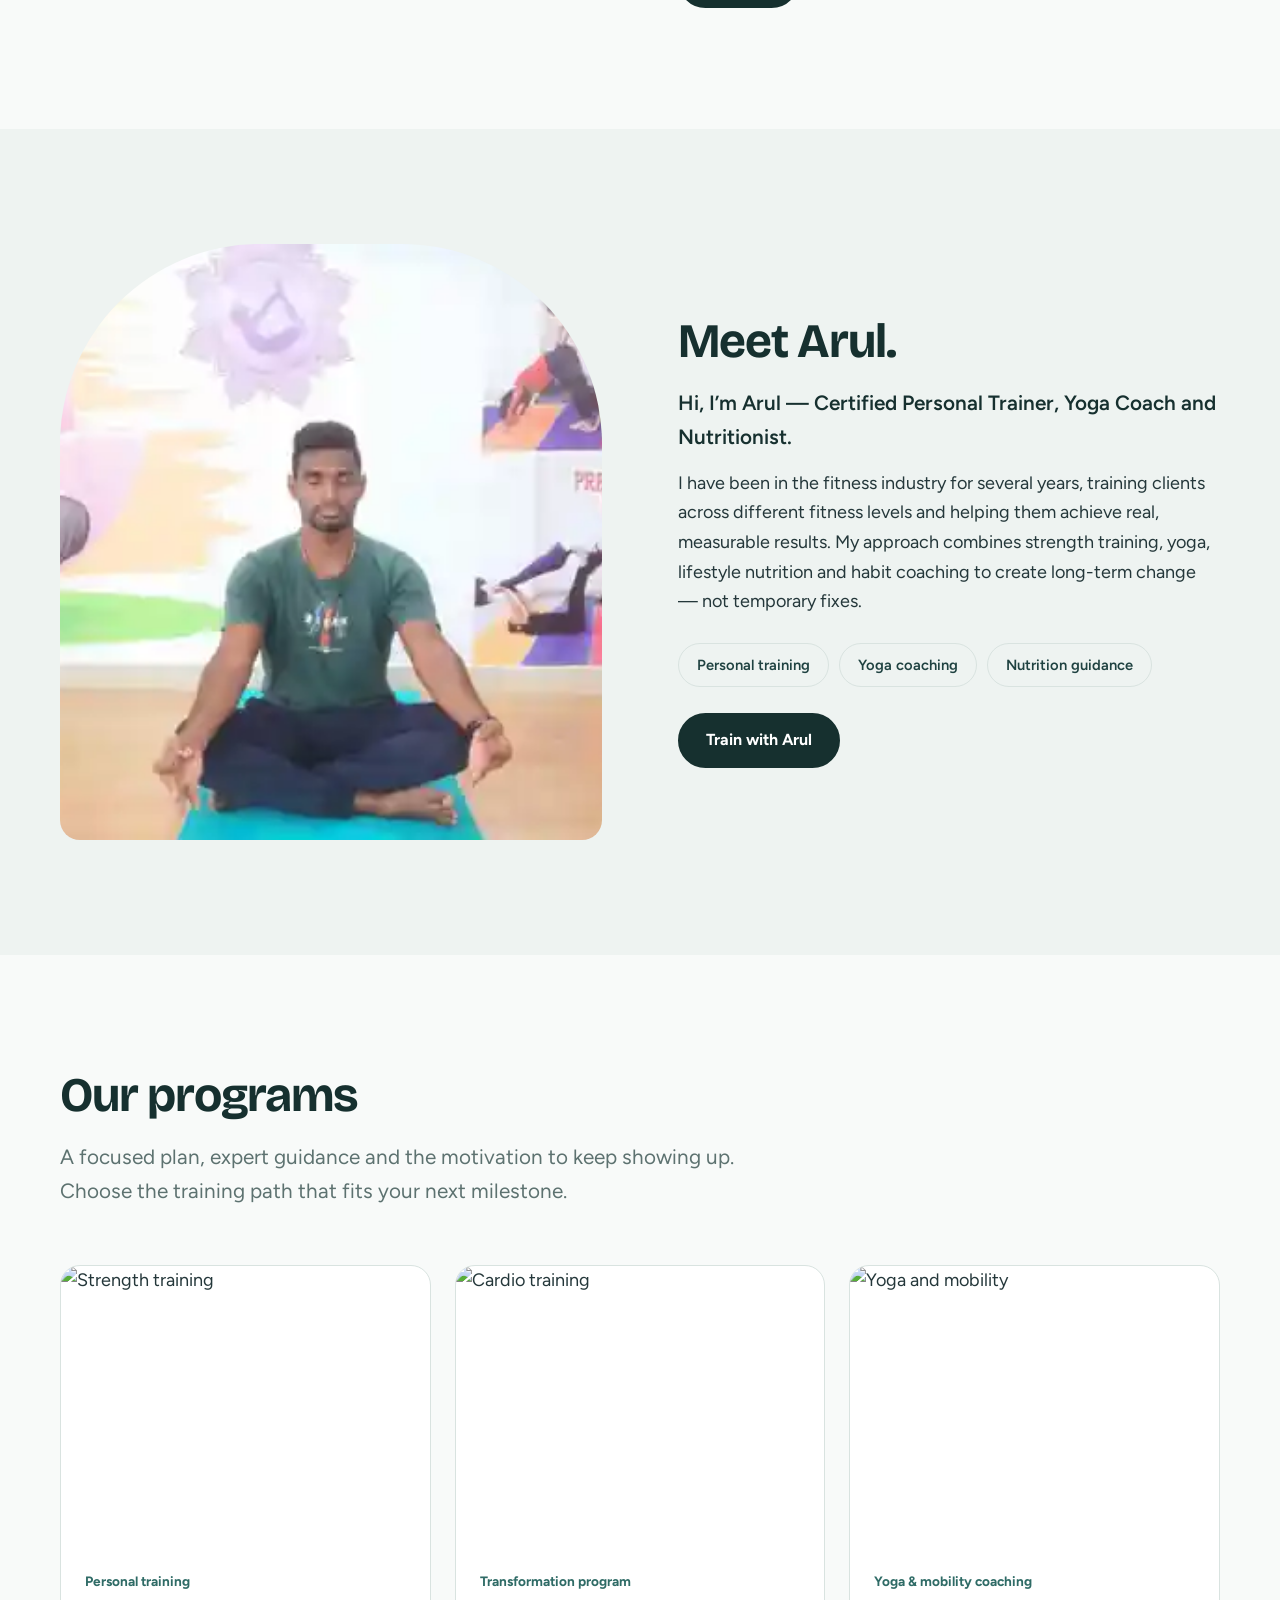
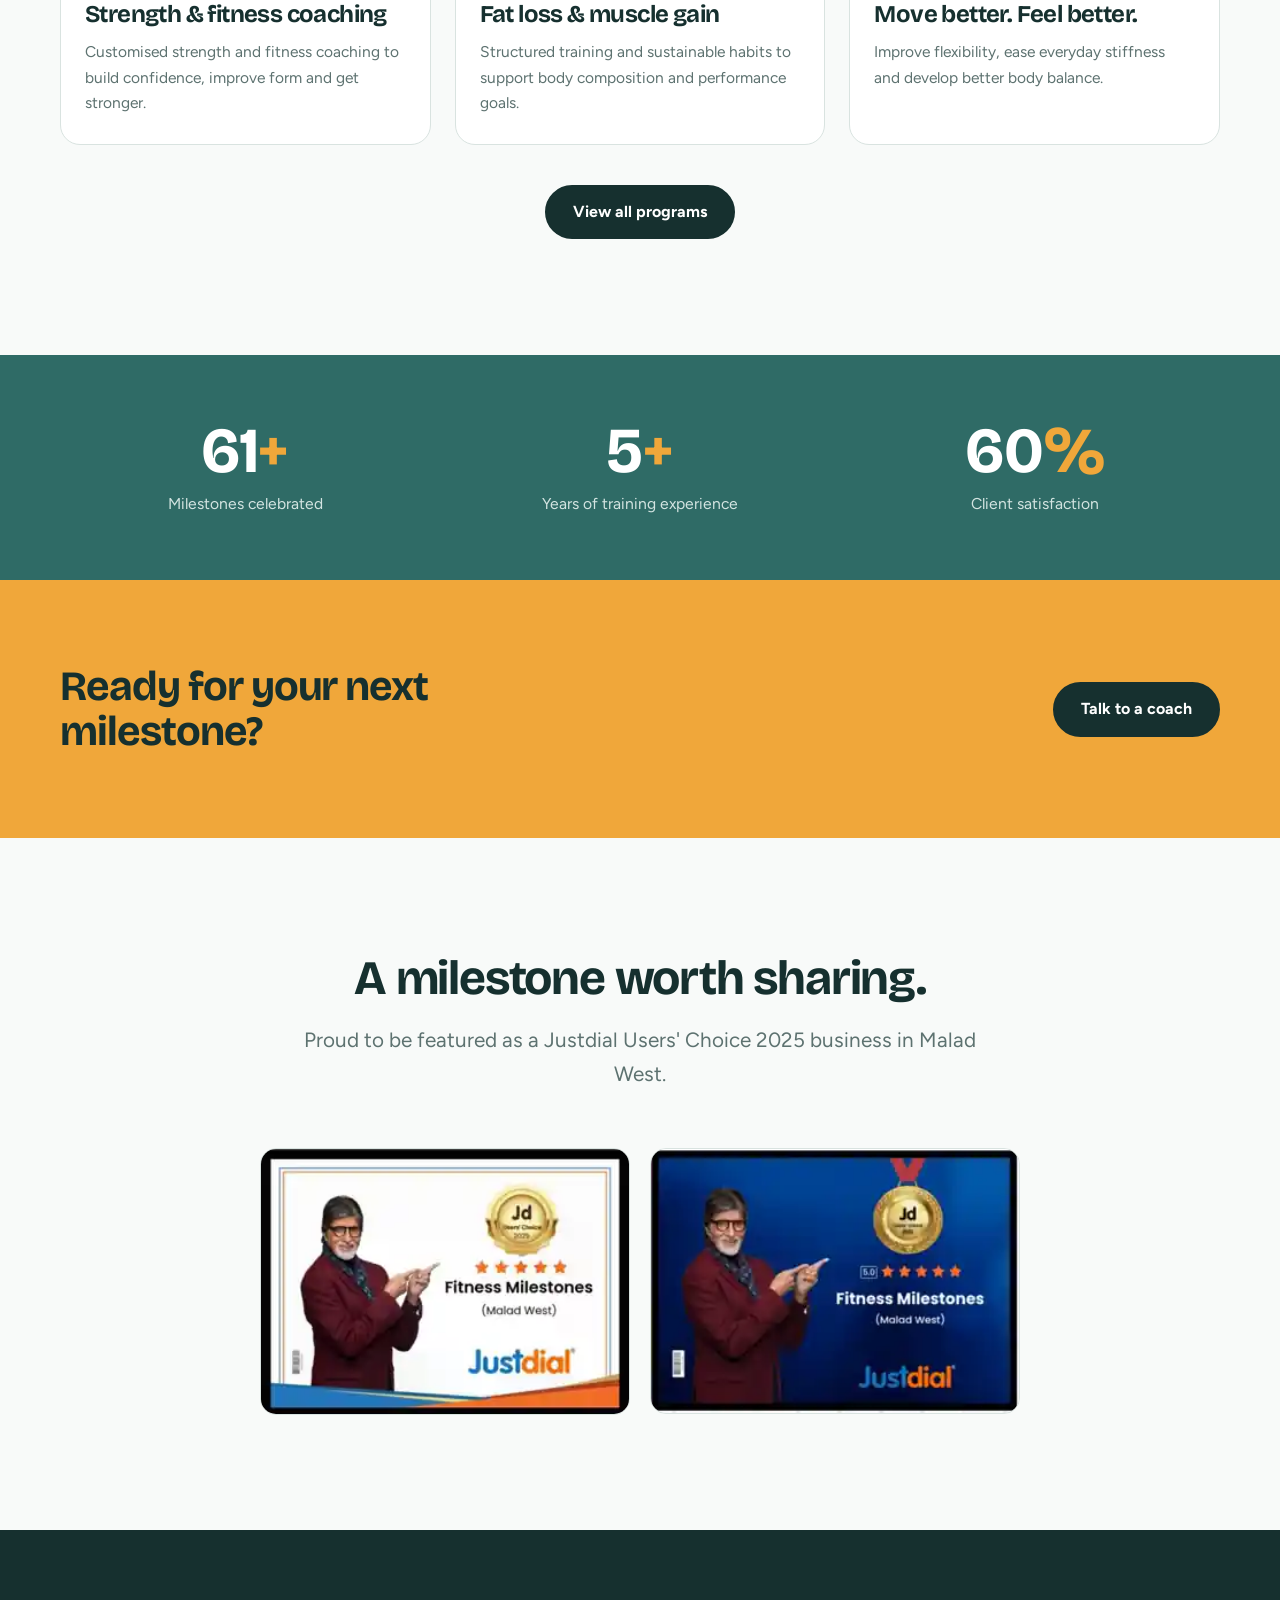
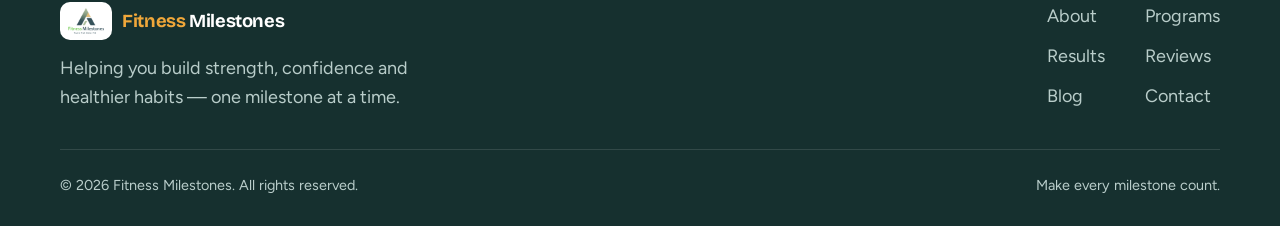
==== commit 74fa8720: "Redesign website: modern, responsive layout with new design system, nav and animations (content and " ====
--- a/index.html
+++ b/index.html
@@ -1 +1,23 @@
-<!doctype html><html lang="en"><head><meta charset="utf-8"><meta name="viewport" content="width=device-width,initial-scale=1"><meta name="theme-color" content="#101110"><meta name="description" content="Personal training, strength coaching, weight management and wellness programs."><title>Home | Fitness Milestones</title><link rel="preconnect" href="https://fonts.googleapis.com"><link rel="preconnect" href="https://fonts.gstatic.com" crossorigin><link href="https://fonts.googleapis.com/css2?family=DM+Sans:wght@400;500;600;700;800&family=Manrope:wght@400;500;600;700;800;900&display=swap" rel="stylesheet"><link rel="stylesheet" href="assets/css/site.css"></head><body><header><div class="wrap nav"><a class="brand" href="index.html"><img class="brand-logo" src="assets/images/fitness-milestones-logo.png" alt="Fitness Milestones logo"><span class="brand-title"><b>Fitness</b>Milestones</span></a><nav class="navlinks" id="navlinks"><a href="index.html">Home</a><a href="about.html">About</a><a href="programs.html">Programs</a><a href="results.html">Results</a><a href="reviews.html">Reviews</a><a href="blog.html">Blog</a><a href="contact.html">Contact</a></nav><a class="nav-cta" href="contact.html">Start your journey ↗</a><button class="menu" id="menu" aria-label="Open navigation">☰</button></div></header><main><section class="hero" id="home"><div class="wrap hero-inner"><span class="eyebrow">Your next chapter starts here</span><h1>TRANSFORM YOUR<br><span>BODY & LIFE.</span></h1><p>Build strength. Find balance. Create a healthier you with fitness coaching shaped around your goals, your lifestyle and your milestones.</p><div class="hero-actions"><a class="btn" href="contact.html">Start your journey <span class="arrow">↗</span></a><a class="outline-btn" href="programs.html">Explore programs</a></div><div class="hero-note"><b>01 /</b> Personalised coaching. Real progress. Lasting change.</div></div></section><section class="section" id="about"><div class="wrap intro"><div class="photo-stack reveal"><img src="https://images.unsplash.com/photo-1599058945522-28d584b6f0ff?auto=format&fit=crop&w=1000&q=85" alt="Athlete training with battle ropes"><div class="photo-tag">Make every milestone count</div></div><div class="reveal"><span class="eyebrow">Welcome to Fitness Milestones</span><h2 class="section-title">A STRONGER YOU.<br><span>A BETTER YOU.</span></h2><p>Fitness is more than a workout. It is a journey of small, consistent milestones that add up to a healthier, stronger and more confident life. At Fitness Milestones, we bring together personalised training, practical nutrition guidance and ongoing motivation to help you move towards your goals.</p><div class="feature-grid"><div class="feature"><b>Personal Training</b><small>One-to-one guidance built around your fitness level and goals.</small></div><div class="feature"><b>Nutrition</b><small>Practical food and lifestyle guidance for everyday progress.</small></div><div class="feature"><b>Wellness</b><small>A balanced approach to strength, mobility and wellbeing.</small></div></div><a class="btn" href="contact.html">About us <span class="arrow">↗</span></a></div></div></section><section class="section founder-section"><div class="wrap founder-grid"><div class="founder-photo reveal"><img src="assets/images/arul.webp" alt="Arul demonstrating yoga and mindful movement"><span class="founder-stamp">MEET YOUR COACH</span></div><div class="reveal"><span class="eyebrow">The person behind your progress</span><h2 class="section-title">MEET <span>ARUL.</span></h2><p class="founder-lead">Hi, I’m Arul — Certified Personal Trainer, Yoga Coach and Nutritionist.</p><p>I have been in the fitness industry for several years, training clients across different fitness levels and helping them achieve real, measurable results. My approach combines strength training, yoga, lifestyle nutrition and habit coaching to create long-term change — not temporary fixes.</p><div class="founder-credentials"><span>PERSONAL TRAINING</span><span>YOGA COACHING</span><span>NUTRITION GUIDANCE</span></div><a class="btn" href="contact.html">Train with Arul ↗</a></div></div></section><section class="section programs" id="programs"><div class="wrap"><div class="program-head reveal"><span class="eyebrow">Find your focus</span><h2 class="section-title">OUR <span>PROGRAMS</span></h2><p class="section-copy">A focused plan, expert guidance and the motivation to keep showing up. Choose the training path that fits your next milestone.</p></div><div class="program-grid"><article class="program-card reveal"><img src="https://images.unsplash.com/photo-1583454110551-21f2fa2afe61?auto=format&fit=crop&w=900&q=80" alt="Strength training"><div class="program-info"><span class="tag">01 · Personal training</span><h3>STRENGTH & FITNESS COACHING</h3><p>Customised strength and fitness coaching to build confidence, improve form and get stronger.</p></div></article><article class="program-card reveal"><img src="https://images.unsplash.com/photo-1534258936925-c58bed479fcb?auto=format&fit=crop&w=900&q=80" alt="Cardio training"><div class="program-info"><span class="tag">02 · Transformation program</span><h3>FAT LOSS & MUSCLE GAIN</h3><p>Structured training and sustainable habits to support body composition and performance goals.</p></div></article><article class="program-card reveal"><img src="https://images.unsplash.com/photo-1544367567-0f2fcb009e0b?auto=format&fit=crop&w=900&q=80" alt="Yoga and mobility"><div class="program-info"><span class="tag">03 · Yoga & mobility coaching</span><h3>MOVE BETTER. FEEL BETTER.</h3><p>Improve flexibility, ease everyday stiffness and develop better body balance.</p></div></article></div><div style="text-align:center;margin-top:38px"><a class="btn" href="contact.html">View all programs ↗</a></div></div></section><section class="stats"><div class="wrap stats-grid"><div class="stat"><strong data-count="68">68+</strong><span>Milestones celebrated</span></div><div class="stat"><strong data-count="6">6+ years</strong><span>Training experience</span></div><div class="stat"><strong data-count="67">67%</strong><span>Client satisfaction</span></div></div></section><section class="page-cta"><div class="wrap"><h2>READY FOR YOUR NEXT MILESTONE?</h2><a class="btn dark" href="contact.html">Talk to a coach ↗</a></div></section><section class="section recognition-section"><div class="wrap"><div class="recognition-heading reveal"><span class="eyebrow">Recognised by our community</span><h2 class="section-title">A MILESTONE <span>WORTH SHARING.</span></h2><p class="section-copy">Proud to be featured as a Justdial Users' Choice 2025 business in Malad West.</p></div><div class="award-grid"><article class="award-card award-blue reveal"><img src="assets/images/justdial-white.webp" alt="Justdial Users' Choice 2025 recognition for Fitness Milestones, Malad West"><img src="assets/images/justdial-blue.webp" alt="Justdial Users' Choice 2025 recognition for Fitness Milestones, Malad West"></article></div></div></section><section class="section testimonials home-testimonials" id="reviews"><div class="wrap review-layout"><div class="reveal"><span class="eyebrow">The journey, in their words</span><h2 class="section-title">CLIENTS <span>REVIEWS</span></h2><p class="section-copy">Every milestone matters. We are proud to be part of our clients' journeys towards a stronger, healthier and more confident life.</p><div class="carousel-controls"><button class="carousel-btn" data-review-prev aria-label="Previous review">←</button><button class="carousel-btn" data-review-next aria-label="Next review">→</button></div></div><div class="review-carousel reveal" data-review-carousel><article class="review-card is-active"><div class="stars">★★★★★</div><blockquote>“Your fitness journey deserves a plan that is personal, supportive and built around progress. Let’s make your next milestone happen.”</blockquote><strong>Fitness Milestones</strong><small>Our coaching promise</small></article><article class="review-card"><div class="stars">★★★★★</div><blockquote>“A consistent approach to training, practical guidance and encouragement can make every step of the fitness journey count.”</blockquote><strong>Fitness Milestones</strong><small>Our coaching approach</small></article><article class="review-card"><div class="stars">★★★★★</div><blockquote>“Build strength, improve mobility and develop healthier habits with coaching shaped around your individual goals.”</blockquote><strong>Fitness Milestones</strong><small>Personalised coaching</small></article><div class="review-dots"><button class="active" aria-label="Show review 1"></button><button aria-label="Show review 2"></button><button aria-label="Show review 3"></button></div></div></div></section><section class="section insights"><div class="wrap"><div class="reveal" style="text-align:center"><span class="eyebrow">Knowledge for your journey</span><h2 class="section-title">LATEST <span>NEWS</span></h2><p class="section-copy" style="margin:auto">Simple ideas and useful guidance to help you make healthier choices every day.</p></div><div class="insight-grid"><article class="insight reveal"><img src="https://images.unsplash.com/photo-1544367567-0f2fcb009e0b?auto=format&fit=crop&w=800&q=80" alt="Yoga and wellness"><div class="insight-content"><span>Wellness</span><h3>The Benefits of Yoga for a Stronger Body</h3><p>Discover how regular movement and mindful practice can support flexibility, balance and wellbeing.</p></div></article><article class="insight reveal"><img src="https://images.unsplash.com/photo-1490645935967-10de6ba17061?auto=format&fit=crop&w=800&q=80" alt="Healthy balanced meal"><div class="insight-content"><span>Nutrition</span><h3>Nutrition Tips for Weight Management</h3><p>Build a balanced approach to eating with practical habits that fit your lifestyle.</p></div></article><article class="insight reveal"><img src="https://images.unsplash.com/photo-1534438327276-14e5300c3a48?auto=format&fit=crop&w=800&q=80" alt="Gym strength training"><div class="insight-content"><span>Fitness</span><h3>5 Tips to Maximise Your Workout Results</h3><p>Make each session count with consistency, good technique and a plan you can stick to.</p></div></article></div></div></section></main><footer><div class="wrap"><div class="footer-top"><div class="footer-brand"><a class="brand" href="index.html"><img class="brand-logo" src="assets/images/fitness-milestones-logo.png" alt="Fitness Milestones logo"><span class="brand-title"><b>Fitness</b>Milestones</span></a><p>Helping you build strength, confidence and healthier habits — one milestone at a time.</p></div><div class="footer-links"><a href="about.html">About</a><a href="programs.html">Programs</a><a href="results.html">Results</a><a href="reviews.html">Reviews</a><a href="blog.html">Blog</a><a href="contact.html">Contact</a></div></div><div class="copyright"><span>© <span id="year"></span> Fitness Milestones. All rights reserved.</span><span>Make every milestone count.</span></div></div></footer><a class="whatsapp" href="https://wa.me/919819451919?text=Hi%20Fitness%20Milestones%2C%20I%27d%20like%20to%20know%20more." target="_blank" rel="noopener" aria-label="Chat on WhatsApp"><svg viewBox="0 0 32 32"><path d="M16 .8A15.1 15.1 0 0 0 3.1 23.8L1 31l7.4-1.9A15.2 15.2 0 1 0 16 .8zm0 27.6a12.4 12.4 0 0 1-6.3-1.7l-.5-.3-4.4 1.1 1.2-4.3-.3-.5A12.4 12.4 0 1 1 16 28.4zm6.8-9.3c-.4-.2-2.2-1.1-2.6-1.2-.3-.1-.6-.2-.8.2-.3.4-1 1.2-1.2 1.5-.2.2-.4.3-.8.1-.4-.2-1.6-.6-3-1.9-1.1-1-1.9-2.2-2.1-2.6-.2-.4 0-.6.2-.8l.6-.7c.2-.2.3-.4.4-.6.1-.2 0-.5 0-.7l-1.2-2.8c-.3-.7-.6-.6-.8-.6h-.7c-.2 0-.7.1-1 .5-.4.4-1.3 1.3-1.3 3.1s1.3 3.6 1.5 3.8c.2.3 2.6 4 6.3 5.6.9.4 1.6.6 2.1.7.9.3 1.7.2 2.3.1.7-.1 2.2-.9 2.5-1.8.3-.9.3-1.6.2-1.8-.1-.2-.4-.3-.8-.5z"/></svg></a><script src="assets/js/site.js"></script></body></html>+<!DOCTYPE html>
+<html lang="en"><head><meta charset="utf-8"><meta name="viewport" content="width=device-width,initial-scale=1,viewport-fit=cover"><meta name="theme-color" content="#16302f">
+<title>Home | Fitness Milestones</title><meta name="description" content="Personal training, strength coaching, weight management and wellness programs.">
+<meta property="og:title" content="Home | Fitness Milestones"><meta property="og:description" content="Personal training, strength coaching, weight management and wellness programs."><meta property="og:image" content="assets/images/fitness-milestones-logo.png">
+<link rel="icon" href="assets/images/fitness-milestones-logo.png">
+<link rel="preconnect" href="https://fonts.googleapis.com"><link rel="preconnect" href="https://fonts.gstatic.com" crossorigin>
+<link href="https://fonts.googleapis.com/css2?family=Bricolage+Grotesque:opsz,wght@12..96,500;12..96,700&family=Figtree:wght@400;500;600;700&display=swap" rel="stylesheet">
+<link rel="stylesheet" href="assets/css/site.css"></head><body>
+<a class="skip" href="#main">Skip to content</a>
+<header class="site-header"><div class="wrap nav"><a class="brand" href="index.html" aria-label="Fitness Milestones home"><img src="assets/images/fitness-milestones-logo.png" alt="" width="52" height="38"><span><b>Fitness</b> Milestones</span></a>
+<nav class="links" id="links" aria-label="Main"><a href="index.html" aria-current="page">Home</a><a href="about.html">About</a><a href="programs.html">Programs</a><a href="results.html">Results</a><a href="reviews.html">Reviews</a><a href="blog.html">Blog</a><a href="contact.html">Contact</a><a class="m-cta" href="contact.html">Start your journey</a></nav>
+<a class="btn" href="contact.html">Start your journey</a>
+<button class="burger" id="burger" aria-expanded="false" aria-controls="links" aria-label="Open menu"><span></span></button></div></header>
+<main id="main"><section class="hero"><div class="wrap hero-grid"><div class="hero-in"><h1>Transform your <em>body &amp; life.</em></h1><p class="lead">Build strength. Find balance. Create a healthier you with fitness coaching shaped around your goals, your lifestyle and your milestones.</p><div class="actions"><a class="btn" href="contact.html">Start your journey</a><a class="btn ghost" href="programs.html">Explore programs</a></div><p style="margin-top:28px;color:#c5d6d3;font-size:.98rem">Personalised coaching. Real progress. Lasting change.</p></div>
+<div class="hero-img"><img src="https://images.unsplash.com/photo-1599058945522-28d584b6f0ff?auto=format&fit=crop&w=1000&q=80" alt="Athlete training with battle ropes" fetchpriority="high"><span class="hero-tag">Make every milestone count</span></div></div></section>
+<section class="section"><div class="wrap split"><div class="photo reveal"><img loading="lazy" src="https://images.unsplash.com/photo-1571019613454-1cb2f99b2d8b?auto=format&fit=crop&w=1000&q=80" alt="Personal fitness coaching"></div><div class="reveal"><h2>A stronger you. A better you.</h2><p class="lead">Fitness is more than a workout. It is a journey of small, consistent milestones that add up to a healthier, stronger and more confident life. At Fitness Milestones, we bring together personalised training, practical nutrition guidance and ongoing motivation to help you move towards your goals.</p><div class="pillars"><div><b>Personal training</b><small>One-to-one guidance built around your fitness level and goals.</small></div><div><b>Nutrition</b><small>Practical food and lifestyle guidance for everyday progress.</small></div><div><b>Wellness</b><small>A balanced approach to strength, mobility and wellbeing.</small></div></div><a class="btn dark" href="about.html">About us</a></div></div></section>
+<section class="section band"><div class="wrap split"><div class="photo arch reveal"><img loading="lazy" src="assets/images/arul.webp" alt="Arul demonstrating yoga and mindful movement" width="320" height="320"></div><div class="reveal"><h2>Meet Arul.</h2><p class="lead" style="color:var(--ink);font-weight:600">Hi, I’m Arul — Certified Personal Trainer, Yoga Coach and Nutritionist.</p><p style="margin-top:14px">I have been in the fitness industry for several years, training clients across different fitness levels and helping them achieve real, measurable results. My approach combines strength training, yoga, lifestyle nutrition and habit coaching to create long-term change — not temporary fixes.</p><div class="chips"><span>Personal training</span><span>Yoga coaching</span><span>Nutrition guidance</span></div><a class="btn dark" href="contact.html">Train with Arul</a></div></div></section>
+<section class="section"><div class="wrap"><div class="head reveal"><h2>Our programs</h2><p class="lead">A focused plan, expert guidance and the motivation to keep showing up. Choose the training path that fits your next milestone.</p></div><div class="cards"><article class="card reveal"><img loading="lazy" src="https://images.unsplash.com/photo-1583454110551-21f2fa2afe61?auto=format&fit=crop&w=900&q=80" alt="Strength training"><div class="card-b"><small>Personal training</small><h3>Strength & fitness coaching</h3><p>Customised strength and fitness coaching to build confidence, improve form and get stronger.</p></div></article><article class="card reveal"><img loading="lazy" src="https://images.unsplash.com/photo-1534258936925-c58bed479fcb?auto=format&fit=crop&w=900&q=80" alt="Cardio training"><div class="card-b"><small>Transformation program</small><h3>Fat loss & muscle gain</h3><p>Structured training and sustainable habits to support body composition and performance goals.</p></div></article><article class="card reveal"><img loading="lazy" src="https://images.unsplash.com/photo-1544367567-0f2fcb009e0b?auto=format&fit=crop&w=900&q=80" alt="Yoga and mobility"><div class="card-b"><small>Yoga & mobility coaching</small><h3>Move better. Feel better.</h3><p>Improve flexibility, ease everyday stiffness and develop better body balance.</p></div></article></div><div style="text-align:center;margin-top:40px"><a class="btn dark" href="programs.html">View all programs</a></div></div></section>
+<section class="stats"><div class="wrap stat-grid"><div class="stat"><strong data-count="68">68<i>+</i></strong><span>Milestones celebrated</span></div><div class="stat"><strong data-count="6">6<i>+</i></strong><span>Years of training experience</span></div><div class="stat"><strong data-count="67">67<i>%</i></strong><span>Client satisfaction</span></div></div></section><section class="cta"><div class="wrap"><h2>Ready for your next milestone?</h2><a class="btn dark" href="contact.html">Talk to a coach</a></div></section><section class="section"><div class="wrap"><div class="head center reveal"><h2>A milestone worth sharing.</h2><p class="lead">Proud to be featured as a Justdial Users' Choice 2025 business in Malad West.</p></div><div class="awards reveal"><img loading="lazy" src="assets/images/justdial-white.webp" alt="Justdial Users' Choice 2025 recognition for Fitness Milestones, Malad West" width="320" height="231"><img loading="lazy" src="assets/images/justdial-blue.webp" alt="Justdial Users' Choice 2025 recognition for Fitness Milestones, Malad West" width="320" height="230"></div></div></section></main>
+<footer><div class="wrap"><div class="f-top"><div><a class="brand" href="index.html"><img src="assets/images/fitness-milestones-logo.png" alt="" width="52" height="38"><span><b>Fitness</b> Milestones</span></a><p>Helping you build strength, confidence and healthier habits — one milestone at a time.</p></div><nav class="f-links" aria-label="Footer"><a href="about.html">About</a><a href="programs.html">Programs</a><a href="results.html">Results</a><a href="reviews.html">Reviews</a><a href="blog.html">Blog</a><a href="contact.html">Contact</a></nav></div>
+<div class="copy"><span>© <span id="year">2026</span> Fitness Milestones. All rights reserved.</span><span>Make every milestone count.</span></div></div></footer>
+<a class="wa" href="https://wa.me/919819451919?text=Hi%20Fitness%20Milestones%2C%20I%27d%20like%20to%20know%20more." target="_blank" rel="noopener" aria-label="Chat on WhatsApp"><svg viewBox="0 0 32 32"><path d="M16 3C9 3 3.4 8.6 3.4 15.5c0 2.3.6 4.4 1.7 6.3L3 29l7.4-1.9c1.8 1 3.800 1.500 5.600 1.500 7 0 12.600-5.600 12.600-12.500S23 3 16 3zm6.300 17.500c-.3.800-1.600 1.500-2.200 1.600-.6.100-1.300.100-2.100-.1-.5-.2-1.200-.4-2-.8-3.500-1.500-5.800-5.100-6-5.300-.2-.2-1.400-1.900-1.400-3.600s.9-2.500 1.200-2.900c.3-.3.700-.4.900-.4h.7c.2 0 .5-.1.800.6.300.7 1 2.500 1.100 2.700.1.200.1.400 0 .600-.1.200-.2.400-.4.600l-.6.700c-.2.200-.4.400-.2.800.2.400 1 1.600 2.100 2.600 1.400 1.200 2.600 1.600 3 1.800.4.200.6.200.8-.1.200-.3 1-1.200 1.300-1.600.3-.4.500-.3.900-.2.400.1 2.300 1.100 2.700 1.300.4.200.7.300.8.500.1.200.1.900-.2 1.700z"/></svg></a>
+<script src="assets/js/site.js" defer></script></body></html>
--- a/assets/css/site.css
+++ b/assets/css/site.css
@@ -1,36 +1,135 @@
-
-:root{--ink:#101110;--paper:#f7f7f4;--white:#fff;--muted:#777b78;--line:#e7e8e4;--accent:#ff493d;--lime:#d7ff69;--max:1180px}
-*{box-sizing:border-box}html{scroll-behavior:smooth;scroll-padding-top:90px}body{margin:0;background:var(--paper);color:var(--ink);font-family:'DM Sans',sans-serif}a{color:inherit;text-decoration:none}button,input,textarea{font:inherit}.wrap{width:min(var(--max),calc(100% - 48px));margin:auto}.eyebrow{display:inline-flex;align-items:center;gap:9px;font-size:11px;font-weight:800;letter-spacing:.16em;text-transform:uppercase;color:var(--accent)}.eyebrow:before{content:'';width:24px;height:2px;background:currentColor}.section{padding:105px 0}.section-title{font:900 clamp(36px,5vw,58px)/.98 Manrope,sans-serif;letter-spacing:-.055em;margin:15px 0 20px}.section-copy{max-width:570px;color:#737773;line-height:1.8;font-size:15px}.btn{display:inline-flex;align-items:center;justify-content:center;gap:12px;padding:15px 21px;background:var(--accent);color:white;font-weight:800;font-size:12px;letter-spacing:.06em;text-transform:uppercase;border:0;transition:.25s;cursor:pointer}.btn:hover{background:#e83227;transform:translateY(-3px);box-shadow:0 12px 28px #ff493d35}.btn.dark{background:var(--ink)}.btn.dark:hover{background:#303330}.btn .arrow{font-size:18px;line-height:0}
-header{height:82px;position:sticky;top:0;z-index:20;background:#fffF;border-bottom:1px solid #e8e8e4;backdrop-filter:blur(16px)}.nav{height:100%;display:flex;align-items:center;justify-content:space-between}.brand{display:flex;align-items:center;gap:10px;font:900 17px Manrope;letter-spacing:-.06em}.brand-mark{width:37px;height:37px;background:var(--ink);color:var(--lime);display:grid;place-items:center;font:900 17px Manrope;clip-path:polygon(50% 0,100% 100%,0 100%)}.brand small{display:block;font:700 8px 'DM Sans';letter-spacing:.22em;color:#777;text-transform:uppercase;margin-top:2px}.navlinks{display:flex;align-items:center;gap:30px;font-size:12px;font-weight:700;color:#515651}.navlinks a{transition:.2s}.navlinks a:hover{color:var(--accent)}.nav-cta{padding:12px 17px;background:var(--ink);color:white;font-size:11px;font-weight:800;text-transform:uppercase;letter-spacing:.07em}.menu{display:none;background:none;border:0;font-size:24px}
-.hero{min-height:690px;background:var(--ink);color:#fff;position:relative;overflow:hidden;display:flex;align-items:center}.hero:before{content:'';position:absolute;inset:0;background:linear-gradient(90deg,#101110 2%,#101110e8 37%,#10111035 100%),url('https://images.unsplash.com/photo-1534438327276-14e5300c3a48?auto=format&fit=crop&w=2000&q=85') center/cover}.hero:after{content:'MILESTONES';position:absolute;right:-25px;bottom:-55px;font:900 clamp(100px,19vw,260px)/1 Manrope;color:#ffffff0a;letter-spacing:-.09em;pointer-events:none}.hero-inner{position:relative;z-index:1;padding:100px 0;max-width:760px}.hero .eyebrow{color:var(--lime)}.hero h1{font:900 clamp(52px,8vw,96px)/.92 Manrope;letter-spacing:-.075em;margin:25px 0}.hero h1 span{color:var(--accent)}.hero p{max-width:500px;color:#c4c8c2;line-height:1.8;font-size:16px}.hero-actions{display:flex;gap:14px;align-items:center;margin-top:35px}.outline-btn{border:1px solid #ffffff70;padding:14px 19px;font-size:12px;font-weight:800;text-transform:uppercase;letter-spacing:.06em}.hero-note{display:flex;align-items:center;gap:13px;margin-top:65px;color:#b7bcb6;font-size:11px;letter-spacing:.08em;text-transform:uppercase}.hero-note b{color:var(--lime);font-size:22px}
-.intro{display:grid;grid-template-columns:1fr 1.05fr;gap:85px;align-items:center}.photo-stack{position:relative;padding:0 35px 35px 0}.photo-stack:before{content:'';position:absolute;right:0;top:-22px;width:68%;height:78%;border:12px solid var(--accent)}.photo-stack img{position:relative;width:100%;height:510px;object-fit:cover;display:block}.photo-tag{position:absolute;bottom:0;right:0;background:var(--lime);padding:17px 20px;font:900 12px Manrope;text-transform:uppercase;letter-spacing:.06em}.intro h2 span,.section-title span{color:var(--accent)}.intro p{color:#747975;line-height:1.8;font-size:14px}.feature-grid{display:grid;grid-template-columns:repeat(3,1fr);gap:15px;margin:30px 0}.feature{border-top:2px solid var(--line);padding-top:14px}.feature b{display:block;font:800 13px Manrope;margin-bottom:7px}.feature small{color:#7b807b;line-height:1.6;font-size:11px}
-.coach{background:#fff}.coach-grid{display:grid;grid-template-columns:1fr 1fr;gap:70px;align-items:center}.coach-image{height:430px;position:relative}.coach-image img{width:100%;height:100%;object-fit:cover}.coach-image:after{content:'MOVE WITH PURPOSE';position:absolute;bottom:20px;left:-20px;background:var(--accent);color:white;padding:13px 18px;font:800 11px Manrope;letter-spacing:.1em}.offer-list{list-style:none;padding:0;margin:24px 0 30px;display:grid;grid-template-columns:1fr 1fr;gap:13px}.offer-list li{font-size:13px;font-weight:700;padding:13px 0;border-bottom:1px solid var(--line)}.offer-list li:before{content:'↗';color:var(--accent);font-weight:900;margin-right:9px}
-.programs{background:var(--ink);color:white;position:relative;overflow:hidden}.programs:before{content:'TRAIN';position:absolute;right:-30px;top:0;font:900 220px Manrope;color:#ffffff06}.program-head{text-align:center;position:relative}.program-head .section-copy{margin:0 auto;color:#9da39d}.program-grid{display:grid;grid-template-columns:repeat(3,1fr);gap:18px;margin-top:55px;position:relative}.program-card{min-height:390px;position:relative;overflow:hidden;background:#242724}.program-card img{width:100%;height:100%;position:absolute;inset:0;object-fit:cover;opacity:.62;transition:.5s}.program-card:hover img{transform:scale(1.06);opacity:.78}.program-card:after{content:'';position:absolute;inset:0;background:linear-gradient(0deg,#080908 0%,#080908d9 33%,transparent 80%)}.program-info{position:absolute;z-index:1;bottom:0;padding:27px}.program-no{font:900 34px Manrope;color:#ffffff65}.program-info h3{font:900 19px Manrope;letter-spacing:-.04em;margin:5px 0 12px}.program-info p{color:#c3c8c2;font-size:12px;line-height:1.7;margin:0}.program-info .tag{font-size:9px;color:var(--lime);font-weight:900;letter-spacing:.13em;text-transform:uppercase}
-.stats{background:var(--lime);padding:30px 0}.stats-grid{display:grid;grid-template-columns:repeat(3,1fr);text-align:center}.stat{border-right:1px solid #9ebd4a}.stat:last-child{border:0}.stat strong{font:900 clamp(32px,4vw,48px) Manrope;letter-spacing:-.06em}.stat span{display:block;font-size:11px;font-weight:800;text-transform:uppercase;letter-spacing:.08em;margin-top:3px}
-.transform{display:grid;grid-template-columns:1fr 1fr;gap:70px;align-items:center}.transform-image{height:350px;overflow:hidden}.transform-image img{width:100%;height:100%;object-fit:cover}.progress{margin-top:28px}.progress-row{margin:18px 0}.progress-row div:first-child{display:flex;justify-content:space-between;font-size:12px;font-weight:800;margin-bottom:8px}.bar{height:6px;background:#e5e7e1}.bar i{display:block;height:100%;background:var(--accent);width:var(--w)}
-.testimonials{background:#151715;color:white}.review-layout{display:grid;grid-template-columns:.85fr 1.15fr;gap:80px;align-items:center}.review-card{background:#f8f8f5;color:var(--ink);padding:35px;max-width:570px;position:relative;box-shadow:14px 14px 0 #ff493d25}.stars{color:var(--accent);letter-spacing:4px;font-size:15px}.review-card blockquote{font:600 17px/1.7 Manrope;margin:22px 0}.review-card strong{font:900 12px Manrope;text-transform:uppercase}.review-card small{display:block;color:#828782;margin-top:5px}
-.insights{background:#fff}.insight-grid{display:grid;grid-template-columns:repeat(3,1fr);gap:22px;margin-top:45px}.insight{border:1px solid var(--line);background:white;transition:.25s}.insight:hover{transform:translateY(-6px);box-shadow:0 18px 40px #171a1712}.insight img{width:100%;height:205px;object-fit:cover}.insight-content{padding:22px}.insight-content span{font-size:9px;color:var(--accent);font-weight:900;letter-spacing:.12em;text-transform:uppercase}.insight-content h3{font:800 17px/1.35 Manrope;margin:12px 0}.insight-content p{font-size:12px;line-height:1.7;color:#777d77}
-.contact{background:#f0f1ec}.contact-grid{display:grid;grid-template-columns:1fr 1fr;gap:75px}.contact-form{display:grid;gap:12px;margin-top:25px}.contact-form input,.contact-form textarea{width:100%;border:1px solid #dfe1da;background:transparent;padding:15px 14px;outline:none;font-size:13px}.contact-form input:focus,.contact-form textarea:focus{border-color:var(--accent)}.contact-form textarea{min-height:120px;resize:vertical}.contact-details{display:grid;gap:13px;margin-top:28px}.contact-item{display:flex;align-items:center;gap:16px;background:#fff;padding:18px}.contact-icon{width:38px;height:38px;background:#fff0ed;color:var(--accent);display:grid;place-items:center;font-size:18px}.contact-item b{font:800 12px Manrope;display:block}.contact-item small{color:#777d77;font-size:12px;display:block;margin-top:4px}
-footer{background:#101110;color:white;padding:55px 0 25px}.footer-top{display:flex;justify-content:space-between;gap:30px;align-items:flex-start;padding-bottom:45px}.footer-brand p{max-width:320px;color:#9ba19a;font-size:13px;line-height:1.8}.footer-links{display:flex;gap:22px;flex-wrap:wrap;font-size:12px;color:#c3c8c2}.copyright{border-top:1px solid #ffffff20;padding-top:22px;color:#838a83;font-size:11px;display:flex;justify-content:space-between}
-.whatsapp{position:fixed;right:24px;bottom:24px;z-index:30;width:58px;height:58px;border-radius:50%;display:grid;place-items:center;background:#20c66b;color:white;box-shadow:0 8px 30px #0003;transition:.25s}.whatsapp:hover{transform:translateY(-5px) scale(1.04)}.whatsapp svg{width:27px;height:27px;fill:currentColor}
-.reveal{opacity:0;transform:translateY(24px);transition:opacity .7s ease,transform .7s ease}.reveal.visible{opacity:1;transform:none}
-@media(max-width:850px){.navlinks{display:none;position:absolute;top:81px;left:0;right:0;background:white;padding:25px;flex-direction:column;align-items:flex-start;border-bottom:1px solid var(--line)}.navlinks.open{display:flex}.menu{display:block}.nav-cta{display:none}.hero{min-height:620px}.intro,.coach-grid,.transform,.review-layout,.contact-grid{grid-template-columns:1fr;gap:45px}.intro{gap:55px}.photo-stack{max-width:550px}.photo-stack img{height:420px}.coach-image{height:360px}.program-grid{grid-template-columns:1fr 1fr}.program-card:last-child{grid-column:span 2;min-height:300px}.review-layout{gap:35px}.footer-top{flex-direction:column}}
-@media(max-width:560px){.wrap{width:min(100% - 36px,var(--max))}.section{padding:75px 0}.hero-inner{padding:80px 0}.hero h1{font-size:54px}.hero-actions{align-items:stretch;flex-direction:column;max-width:250px}.hero-note{margin-top:45px}.photo-stack img{height:350px}.feature-grid{gap:10px}.feature small{font-size:10px}.offer-list{grid-template-columns:1fr}.program-grid,.insight-grid{grid-template-columns:1fr}.program-card,.program-card:last-child{grid-column:auto;min-height:340px}.stats-grid{gap:8px}.stat strong{font-size:30px}.stat span{font-size:8px;line-height:1.4}.transform-image{height:270px}.review-card{padding:25px}.footer-links{gap:15px}.copyright{gap:10px;flex-direction:column}}
-@media(prefers-reduced-motion:reduce){html{scroll-behavior:auto}*,*:before,*:after{transition:none!important;animation:none!important}.reveal{opacity:1;transform:none}}
-
-.page-hero{background:linear-gradient(90deg,#101110f2,#10111080),url('https://images.unsplash.com/photo-1534438327276-14e5300c3a48?auto=format&fit=crop&w=2000&q=85') center/cover;color:white;padding:115px 0 105px}.page-hero h1{font:900 clamp(48px,8vw,88px)/.95 Manrope;letter-spacing:-.07em;max-width:850px;margin:22px 0}.page-hero p{max-width:620px;color:#d0d4ce;line-height:1.8;margin-bottom:30px}.page-intro{padding-bottom:35px}.article-body{max-width:850px;margin:auto;color:#626862;line-height:1.9}.article-body h2,.article-body h3{font-family:Manrope;color:var(--ink)}.article-body img{width:100%;max-height:460px;object-fit:cover;margin:25px 0}.blog-detail{background:#fff;padding:25px}.program-detail{display:grid;grid-template-columns:1fr 1fr;gap:30px;align-items:center;padding:35px 0;border-bottom:1px solid var(--line)}.program-detail img{width:100%;height:290px;object-fit:cover}.program-detail h3{font:900 26px Manrope}.review-grid{display:grid;grid-template-columns:repeat(2,1fr);gap:22px}.review-grid .review-card{max-width:none}.page-cta{background:var(--lime);padding:65px 0}.page-cta .wrap{display:flex;justify-content:space-between;align-items:center;gap:30px}.page-cta h2{font:900 clamp(30px,4vw,48px) Manrope;letter-spacing:-.06em;margin:0}@media(max-width:650px){.program-detail,.review-grid{grid-template-columns:1fr}.page-cta .wrap{align-items:flex-start;flex-direction:column}.page-hero{padding:85px 0}}
-/* Motion, counters, founder, review carousel and recognition */
-html{scroll-behavior:smooth}body{overflow-x:hidden}.reveal{opacity:0;transform:translateY(28px);transition:opacity .75s ease,transform .75s cubic-bezier(.2,.7,.2,1)}.reveal.visible{opacity:1;transform:translateY(0)}.section-title,.hero h1,.page-hero h1{animation:headlineIn .9s cubic-bezier(.2,.7,.2,1) both}.eyebrow{animation:eyebrowIn .7s .12s both}@keyframes headlineIn{from{opacity:0;transform:translateY(22px);clip-path:inset(0 0 100% 0)}to{opacity:1;transform:none;clip-path:inset(0)}}@keyframes eyebrowIn{from{opacity:0;letter-spacing:.28em}to{opacity:1;letter-spacing:inherit}}.stat strong{display:inline-block;font-variant-numeric:tabular-nums;transition:transform .25s}.stat.counted strong{animation:countPop .45s ease}@keyframes countPop{50%{transform:scale(1.12);color:var(--accent)}}.founder-grid{display:grid;grid-template-columns:1fr 1fr;gap:clamp(35px,7vw,100px);align-items:center}.founder-photo{position:relative}.founder-photo img{width:100%;height:520px;object-fit:cover;border-radius:18px}.founder-stamp{position:absolute;bottom:20px;left:20px;background:var(--accent);color:#fff;padding:13px 18px;font-size:11px;font-weight:900;letter-spacing:.12em}.founder-lead{font:700 clamp(20px,2.5vw,28px)/1.4 Manrope;color:var(--ink)}.founder-grid p{line-height:1.8;color:var(--muted)}.founder-credentials{display:flex;flex-wrap:wrap;gap:8px;margin:24px 0}.founder-credentials span{border:1px solid var(--line);padding:9px 12px;font-size:10px;font-weight:800;letter-spacing:.06em}.carousel-controls{display:flex;gap:10px;margin-top:26px}.carousel-btn{width:46px;height:46px;border:1px solid #555;background:transparent;color:inherit;border-radius:50%;font-size:20px;cursor:pointer;transition:.25s}.carousel-btn:hover{background:var(--accent);border-color:var(--accent);color:#fff}.review-carousel{position:relative;min-height:280px}.review-carousel .review-card{position:absolute;inset:0;opacity:0;transform:translateX(24px);pointer-events:none;transition:opacity .45s,transform .45s;max-width:none}.review-carousel .review-card.is-active{position:relative;opacity:1;transform:none;pointer-events:auto}.review-dots{display:flex;gap:8px;margin-top:22px}.review-dots button{width:8px;height:8px;border:0;border-radius:20px;background:#777;opacity:.4;cursor:pointer;padding:0}.review-dots button.active{width:26px;background:var(--accent);opacity:1}.recognition-section{background:#f7f7f5}.recognition-heading{text-align:center;margin-bottom:35px}.recognition-heading .section-copy{margin:0 auto}.award-grid{display:grid;grid-template-columns:1fr 1fr;gap:28px}.award-card{padding:12px;background:#090b11;box-shadow:0 16px 35px #0002;min-height:280px}.award-card .award-inner{min-height:256px;border:2px solid #d7b34b;display:grid;grid-template-columns:1fr auto;align-content:center;justify-items:center;padding:20px;text-align:center;position:relative;overflow:hidden}.award-blue{background:#063e83;color:#fff}.award-white{background:#fff;color:#151515}.award-white .award-inner{border-color:#d6b45b;outline:1px solid #3d91b8;outline-offset:-7px}.award-person{font:900 11px Manrope;letter-spacing:.15em;opacity:.75;grid-column:1/-1}.award-seal{width:88px;height:88px;border-radius:50%;background:radial-gradient(circle,#fff2b5,#d4a42d 65%,#946615);color:#553b0a;display:flex;flex-direction:column;align-items:center;justify-content:center;font:900 24px Georgia;box-shadow:0 4px 15px #0003;margin:12px}.award-seal small{font:700 7px/1.2 Manrope}.award-stars{color:#f47a32;letter-spacing:5px;font-size:23px;grid-column:1/-1}.award-card h3{font:900 clamp(18px,2.5vw,27px) Manrope;margin:8px 0 0}.award-card p{margin:4px 0 12px}.justdial{font:900 30px Manrope;color:#1685c7;letter-spacing:-2px}.justdial span{color:#f58220}.award-blue .justdial{margin-top:4px}.award-blue .award-inner:after,.award-white .award-inner:after{content:"";position:absolute;bottom:-28px;left:-5%;width:110%;height:36px;background:linear-gradient(90deg,#1779bd 0 50%,#f58220 50%);transform:rotate(-2deg)}@media(max-width:760px){.founder-grid,.award-grid{grid-template-columns:1fr}.founder-photo img{height:360px}.review-carousel{min-height:300px}.award-card{min-height:240px}.award-card .award-inner{min-height:216px}}
-
-.founder-photo img{object-position:center 42%}.award-grid{align-items:stretch}.award-card{padding:0;background:transparent;box-shadow:none;min-height:0;overflow:hidden}.award-card img{display:block;width:100%;height:auto;object-fit:contain;border:7px solid #111;box-shadow:0 16px 35px #0002;border-radius:2px}.recognition-section{padding-top:90px;padding-bottom:100px}.founder-section{padding-top:95px;padding-bottom:95px}@media(max-width:760px){.award-card img{border-width:5px}}
-
-/* Brand logo + title */
-.brand{gap:12px;letter-spacing:0}
-.brand-logo{display:block;height:74px;width:auto;max-width:none;flex:none;object-fit:contain}
-.brand-title{display:flex;flex-direction:column;font:900 21px/1 Manrope,sans-serif;letter-spacing:-.02em;text-transform:uppercase;color:#36525b;white-space:nowrap}
-.brand-title b{color:#58a936;font-weight:900;margin-bottom:3px}
-.footer-brand .brand{align-items:center}
-.footer-brand .brand-logo{background:#fff;padding:4px 8px;border-radius:6px;height:84px}
-.footer-brand .brand-title{color:#fff;font-size:22px}
-.home-testimonials{background:#171817;color:#fff}.home-testimonials .section-title{color:#fff}.home-testimonials .section-copy{color:#c4c4c4}
-@media(max-width:760px){.brand{gap:8px}.brand-logo{height:60px}.brand-title{font-size:15px}.brand-title b{margin-bottom:2px}.footer-brand .brand-logo{height:70px}.footer-brand .brand-title{font-size:17px}}
+:root{--ink:#16302f;--ink2:#1f4241;--teal:#2f6b66;--mist:#eef3f1;--paper:#f8faf9;--line:#d9e3e0;--text:#24373a;--muted:#5d7270;--amber:#f0a73a;--amber-d:#c9811a;--white:#fff;--r:20px;--max:1160px;--ease:cubic-bezier(.2,.7,.2,1)}
+*{box-sizing:border-box;margin:0;padding:0}
+html{scroll-behavior:smooth;-webkit-text-size-adjust:100%}
+body{font:400 clamp(16px,1.05vw + 12px,18px)/1.65 'Figtree',system-ui,sans-serif;color:var(--text);background:var(--paper);overflow-x:hidden}
+img{max-width:100%;display:block}a{color:inherit;text-decoration:none}
+h1,h2,h3{font-family:'Bricolage Grotesque','Figtree',sans-serif;color:var(--ink);line-height:1.08;letter-spacing:-.025em;font-weight:700}
+h1{font-size:clamp(2.4rem,6.2vw,4.6rem)}h2{font-size:clamp(1.9rem,4vw,3rem)}h3{font-size:clamp(1.2rem,2vw,1.5rem);line-height:1.2}
+p{max-width:62ch}
+:focus-visible{outline:3px solid var(--amber);outline-offset:3px;border-radius:6px}
+.skip{position:absolute;left:-999px;top:8px;background:var(--amber);color:var(--ink);padding:10px 16px;border-radius:8px;z-index:200}.skip:focus{left:8px}
+.wrap{width:min(100% - 40px,var(--max));margin-inline:auto}
+.section{padding:clamp(64px,9vw,120px) 0}
+.lead{font-size:1.15em;color:var(--muted);margin-top:18px}
+/* header */
+.site-header{position:sticky;top:0;z-index:100;background:rgba(248,250,249,.88);backdrop-filter:blur(14px);-webkit-backdrop-filter:blur(14px);border-bottom:1px solid transparent;transition:border-color .3s,box-shadow .3s}
+.site-header.scrolled{border-color:var(--line);box-shadow:0 6px 24px rgba(22,48,47,.06)}
+.nav{display:flex;align-items:center;justify-content:space-between;gap:20px;height:72px}
+.brand{display:flex;align-items:center;gap:10px;font:700 1.15rem 'Bricolage Grotesque',sans-serif;color:var(--ink);letter-spacing:-.02em;flex-shrink:0}
+.brand img{width:52px;height:auto}.brand b{color:var(--teal)}
+.links{display:flex;align-items:center;gap:6px}
+.links a{padding:9px 14px;border-radius:999px;font-weight:600;font-size:.95rem;color:var(--ink2);transition:background .2s,color .2s}
+.links a:hover{background:var(--mist)}.links a[aria-current=page]{background:var(--ink);color:#fff}
+.btn{display:inline-flex;align-items:center;justify-content:center;gap:8px;min-height:48px;padding:12px 26px;border-radius:999px;background:var(--amber);color:var(--ink);font-weight:700;border:2px solid var(--amber);cursor:pointer;font-family:inherit;font-size:1rem;transition:transform .25s var(--ease),background .2s,box-shadow .25s}
+.btn:hover{transform:translateY(-2px);background:#f5b755;box-shadow:0 10px 24px rgba(240,167,58,.35)}
+.btn.ghost{background:transparent;border-color:currentColor;color:inherit}.btn.ghost:hover{background:rgba(255,255,255,.1);box-shadow:none}
+.btn.dark{background:var(--ink);border-color:var(--ink);color:#fff}.btn.dark:hover{background:var(--ink2);box-shadow:0 10px 24px rgba(22,48,47,.25)}
+.nav .btn{min-height:42px;padding:8px 20px;font-size:.92rem}
+.burger{display:none;width:46px;height:46px;border-radius:50%;border:1.5px solid var(--line);background:#fff;cursor:pointer;position:relative}
+.burger span,.burger span::before,.burger span::after{position:absolute;left:50%;width:18px;height:2px;background:var(--ink);border-radius:2px;transition:.3s var(--ease);content:""}
+.burger span{top:50%;transform:translate(-50%,-50%)}.burger span::before{top:-6px;left:0}.burger span::after{top:6px;left:0}
+.burger[aria-expanded=true] span{background:transparent}.burger[aria-expanded=true] span::before{top:0;transform:rotate(45deg)}.burger[aria-expanded=true] span::after{top:0;transform:rotate(-45deg)}
+@media(max-width:960px){
+.burger{display:block}.nav .btn{display:none}
+.links{position:fixed;inset:72px 0 auto 0;flex-direction:column;align-items:stretch;gap:4px;padding:16px 20px 28px;background:var(--paper);border-bottom:1px solid var(--line);box-shadow:0 20px 40px rgba(22,48,47,.12);max-height:calc(100dvh - 72px);overflow:auto;transform:translateY(-12px);opacity:0;visibility:hidden;transition:.3s var(--ease)}
+.links.open{transform:none;opacity:1;visibility:visible}
+.links a{padding:15px 18px;font-size:1.1rem;border-radius:14px}
+.links .m-cta{display:flex;margin-top:10px;background:var(--amber);color:var(--ink);justify-content:center;font-weight:700}}
+@media(min-width:961px){.m-cta{display:none!important}}
+/* hero */
+.hero{background:var(--ink);color:#fff;position:relative;overflow:hidden}
+.hero::before{content:"";position:absolute;right:-8%;bottom:-30%;width:70vmin;height:70vmin;background:var(--ink2);clip-path:polygon(50% 0,100% 100%,0 100%);opacity:.7}
+.hero-grid{display:grid;grid-template-columns:1.05fr .95fr;gap:clamp(28px,5vw,72px);align-items:center;padding:clamp(48px,7vw,96px) 0;position:relative}
+.hero h1{color:#fff}.hero h1 em{font-style:normal;color:var(--amber)}
+.hero p.lead{color:#c5d6d3;margin-top:22px}
+.actions{display:flex;flex-wrap:wrap;gap:14px;margin-top:34px}
+.hero-img{position:relative;aspect-ratio:4/5;border-radius:var(--r) var(--r) var(--r) 120px;overflow:hidden;box-shadow:0 30px 60px rgba(0,0,0,.35)}
+.hero-img img{width:100%;height:100%;object-fit:cover}
+.hero-tag{position:absolute;left:18px;bottom:18px;background:rgba(248,250,249,.95);color:var(--ink);padding:10px 18px;border-radius:999px;font-weight:700;font-size:.92rem}
+.hero-in>*{animation:rise .8s var(--ease) both}.hero-in>*:nth-child(2){animation-delay:.1s}.hero-in>*:nth-child(3){animation-delay:.2s}.hero-in>*:nth-child(4){animation-delay:.3s}
+@keyframes rise{from{opacity:0;transform:translateY(24px)}to{opacity:1;transform:none}}
+.page-hero{background:var(--ink);color:#fff;padding:clamp(56px,8vw,104px) 0 clamp(48px,7vw,88px);position:relative;overflow:hidden}
+.page-hero::after{content:"";position:absolute;right:6%;bottom:0;width:min(38vw,360px);aspect-ratio:1;background:var(--ink2);clip-path:polygon(50% 0,100% 100%,0 100%)}
+.page-hero .wrap{position:relative;z-index:1}.page-hero h1{color:#fff;font-size:clamp(2.2rem,5.5vw,3.8rem);max-width:16ch}
+.page-hero p{color:#c5d6d3;margin-top:18px;font-size:1.1em}
+/* layout bits */
+.split{display:grid;grid-template-columns:1fr 1fr;gap:clamp(32px,6vw,80px);align-items:center}
+.split.rev>:first-child{order:2}
+.photo{border-radius:var(--r);overflow:hidden;position:relative}.photo img{width:100%;height:100%;object-fit:cover;aspect-ratio:4/4.4}
+.photo.arch{border-radius:200px 200px var(--r) var(--r)}
+.chips{display:flex;flex-wrap:wrap;gap:10px;margin:26px 0}
+.chips span{padding:9px 18px;border-radius:999px;background:var(--mist);border:1px solid var(--line);font-weight:600;font-size:.92rem;color:var(--ink2)}
+.pillars{display:grid;grid-template-columns:repeat(3,1fr);gap:18px;margin:34px 0}
+.pillars div{padding-left:18px;border-left:3px solid var(--amber)}
+.pillars b{display:block;font:700 1.1rem 'Bricolage Grotesque',sans-serif;color:var(--ink)}.pillars small{font-size:.92rem;color:var(--muted);display:block;margin-top:4px;line-height:1.5}
+.checks{list-style:none;display:grid;grid-template-columns:1fr 1fr;gap:12px 24px;margin:28px 0}
+.checks li{padding-left:30px;position:relative;font-weight:500}
+.checks li::before{content:"";position:absolute;left:0;top:.35em;width:18px;height:18px;border-radius:50%;background:var(--teal) url("data:image/svg+xml,%3Csvg xmlns='http://www.w3.org/2000/svg' viewBox='0 0 12 12'%3E%3Cpath d='M3 6.2l2 2L9 4' fill='none' stroke='white' stroke-width='1.6' stroke-linecap='round' stroke-linejoin='round'/%3E%3C/svg%3E") center/12px no-repeat}
+.band{background:var(--mist)}
+.head{max-width:720px;margin-bottom:clamp(32px,5vw,56px)}.head.center{margin-inline:auto;text-align:center}.head.center p{margin-inline:auto}
+/* programs */
+.cards{display:grid;grid-template-columns:repeat(3,1fr);gap:24px}
+.card{background:#fff;border-radius:var(--r);overflow:hidden;border:1px solid var(--line);display:flex;flex-direction:column;transition:transform .35s var(--ease),box-shadow .35s}
+.card:hover{transform:translateY(-6px);box-shadow:0 24px 48px rgba(22,48,47,.12)}
+.card img{width:100%;aspect-ratio:4/3;object-fit:cover}
+.card-b{padding:24px 24px 28px}.card-b small{display:inline-block;color:var(--teal);font-weight:700;font-size:.85rem;margin-bottom:8px}
+.card-b p{margin-top:10px;color:var(--muted);font-size:.97rem}
+/* stats */
+.stats{background:var(--teal);color:#fff;padding:clamp(40px,6vw,64px) 0}
+.stat-grid{display:grid;grid-template-columns:repeat(3,1fr);gap:24px;text-align:center}
+.stat strong{display:block;font:700 clamp(2.4rem,6vw,4rem)/1 'Bricolage Grotesque',sans-serif;color:#fff}.stat strong i{font-style:normal;color:var(--amber)}
+.stat span{display:block;margin-top:8px;color:#d3e4e1;font-size:.98rem}
+/* cta */
+.cta{background:var(--amber);padding:clamp(48px,7vw,84px) 0}
+.cta .wrap{display:flex;align-items:center;justify-content:space-between;gap:28px;flex-wrap:wrap}
+.cta h2{max-width:20ch;font-size:clamp(1.7rem,3.6vw,2.6rem)}
+/* awards */
+.awards{display:grid;grid-template-columns:1fr 1fr;gap:20px;max-width:760px;margin:0 auto}
+.awards img{width:100%;height:auto;border-radius:16px;border:1px solid var(--line);background:#fff}
+/* results */
+.bars{margin:30px 0;display:grid;gap:20px}
+.bar-top{display:flex;justify-content:space-between;font-weight:600;color:var(--ink);margin-bottom:8px}
+.bar{height:10px;border-radius:99px;background:var(--line);overflow:hidden}.bar i{display:block;height:100%;width:0;background:linear-gradient(90deg,var(--teal),var(--amber));border-radius:99px;transition:width 1.3s var(--ease)}
+.bars.go .bar i{width:var(--w)}
+/* reviews */
+.rev-wrap{position:relative;max-width:820px;margin:0 auto}
+.rev-track{display:grid}
+.rev{grid-area:1/1;background:#fff;border:1px solid var(--line);border-radius:var(--r);padding:clamp(28px,5vw,52px);opacity:0;visibility:hidden;transform:translateY(12px);transition:.5s var(--ease)}
+.rev.on{opacity:1;visibility:visible;transform:none}
+.rev blockquote{font:600 clamp(1.2rem,2.6vw,1.65rem)/1.4 'Bricolage Grotesque',sans-serif;color:var(--ink);letter-spacing:-.01em}
+.rev cite{display:block;margin-top:22px;font-style:normal;font-weight:700;color:var(--ink)}.rev small{color:var(--muted)}
+.rev-ctl{display:flex;align-items:center;justify-content:center;gap:16px;margin-top:26px}
+.rev-ctl button{width:48px;height:48px;border-radius:50%;border:1.5px solid var(--line);background:#fff;font-size:1.2rem;cursor:pointer;color:var(--ink);transition:.2s}.rev-ctl button:hover{background:var(--ink);color:#fff}
+.dots{display:flex;gap:8px}.dots button{width:10px;height:10px;padding:0;border:0;background:var(--line);transition:.3s}.dots button.on{background:var(--teal);width:28px;border-radius:99px}.dots button:hover{background:var(--teal)}
+/* blog */
+.post{background:#fff;border:1px solid var(--line);border-radius:var(--r);overflow:hidden;transition:transform .35s var(--ease),box-shadow .35s}.post:hover{transform:translateY(-6px);box-shadow:0 24px 48px rgba(22,48,47,.12)}
+.post img{aspect-ratio:16/10;width:100%;object-fit:cover}.post div{padding:22px 24px 28px}.post small{color:var(--amber-d);font-weight:700}.post p{margin-top:10px;color:var(--muted);font-size:.97rem}
+/* contact */
+.contact-grid{display:grid;grid-template-columns:1.1fr .9fr;gap:clamp(32px,6vw,80px);align-items:start}
+form{display:grid;gap:16px;margin-top:30px}
+label{display:grid;gap:6px;font-weight:600;color:var(--ink);font-size:.95rem}
+input,textarea{font:inherit;padding:14px 16px;border-radius:14px;border:1.5px solid var(--line);background:#fff;color:var(--text);width:100%;transition:border-color .2s,box-shadow .2s}
+input:focus,textarea:focus{outline:none;border-color:var(--teal);box-shadow:0 0 0 4px rgba(47,107,102,.15)}textarea{min-height:140px;resize:vertical}
+.ways{display:grid;gap:14px}.way{display:flex;gap:16px;align-items:center;background:#fff;border:1px solid var(--line);border-radius:18px;padding:18px 20px;transition:.25s var(--ease)}a.way:hover{border-color:var(--teal);transform:translateX(4px)}
+.way svg{width:44px;height:44px;padding:11px;border-radius:50%;background:var(--mist);stroke:var(--teal);fill:none;stroke-width:1.8;flex-shrink:0}
+.way b{display:block;color:var(--ink)}.way small{color:var(--muted);line-height:1.4;display:block}
+/* footer */
+footer{background:var(--ink);color:#b9cdca;padding:clamp(48px,6vw,72px) 0 28px}
+.f-top{display:flex;justify-content:space-between;gap:36px;flex-wrap:wrap;padding-bottom:36px;border-bottom:1px solid rgba(255,255,255,.12)}
+footer .brand{color:#fff}footer .brand b{color:var(--amber)}footer .brand img{background:#fff;border-radius:10px;padding:4px 6px}
+.f-top p{margin-top:14px;max-width:34ch}.f-links{display:grid;grid-template-columns:repeat(2,auto);gap:10px 40px;align-content:start}.f-links a:hover{color:var(--amber)}
+.copy{display:flex;justify-content:space-between;gap:12px;flex-wrap:wrap;padding-top:24px;font-size:.9rem}
+.wa{position:fixed;right:18px;bottom:calc(18px + env(safe-area-inset-bottom,0px));width:58px;height:58px;border-radius:50%;background:#25d366;display:grid;place-items:center;box-shadow:0 10px 26px rgba(0,0,0,.28);z-index:90;transition:transform .25s var(--ease)}.wa:hover{transform:scale(1.08)}
+.wa svg{width:30px;height:30px;fill:#fff}
+/* reveal */
+.reveal{opacity:0;transform:translateY(22px);transition:opacity .7s var(--ease),transform .7s var(--ease)}.reveal.visible{opacity:1;transform:none}
+@media(max-width:960px){
+.hero-grid,.split,.contact-grid{grid-template-columns:1fr}.split.rev>:first-child{order:0}
+.hero-img{aspect-ratio:4/3;border-radius:var(--r) var(--r) var(--r) 80px;max-height:420px}
+.cards{grid-template-columns:1fr 1fr}.photo img{aspect-ratio:4/3}.photo.arch{border-radius:140px 140px var(--r) var(--r)}.photo.arch img{aspect-ratio:1}}
+@media(max-width:640px){
+.cards{grid-template-columns:1fr}.pillars{grid-template-columns:1fr}.checks{grid-template-columns:1fr}
+.stat-grid{gap:10px}.stat span{font-size:.82rem}.actions .btn,.cta .btn{width:100%}
+.brand img{width:44px}.brand{font-size:1.02rem}.f-top{flex-direction:column}.copy{flex-direction:column}
+.awards{grid-template-columns:1fr}}
+@media(prefers-reduced-motion:reduce){*,*::before,*::after{animation:none!important;transition-duration:.01ms!important}.reveal{opacity:1;transform:none}html{scroll-behavior:auto}}
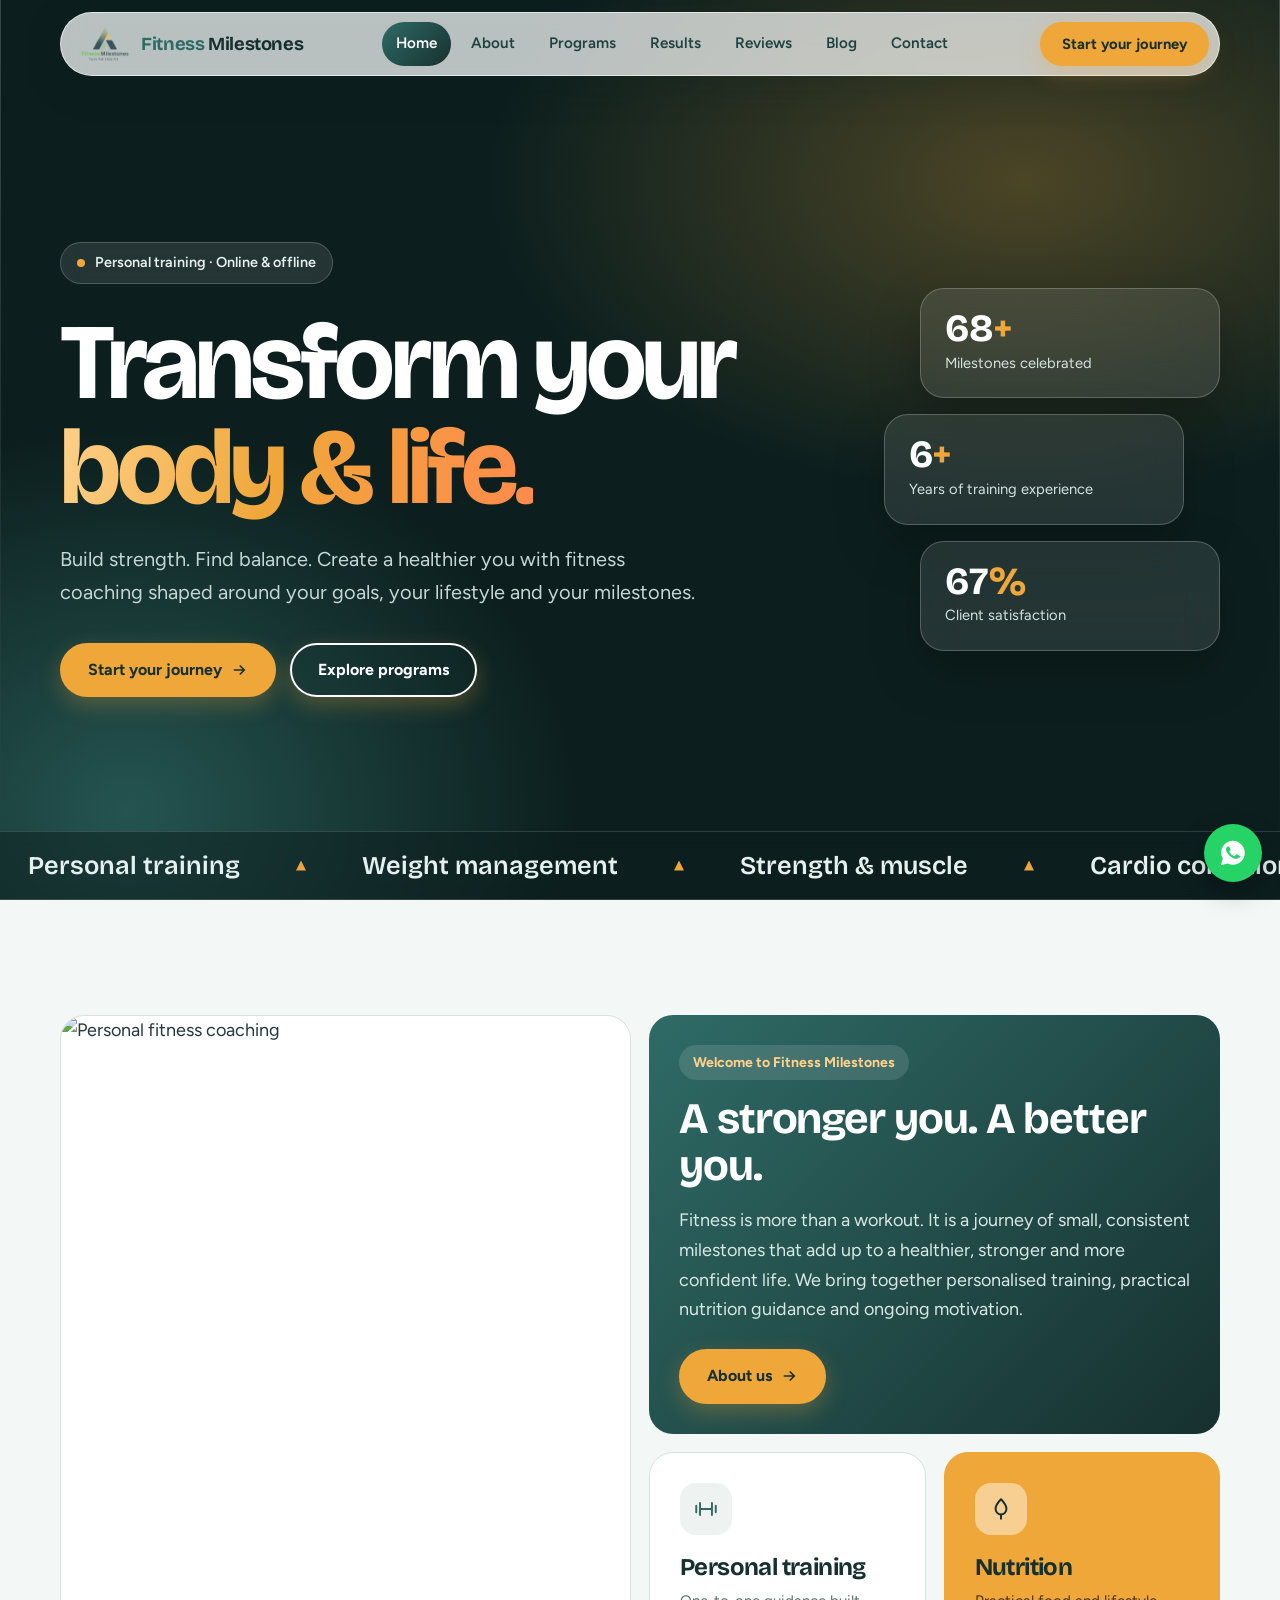
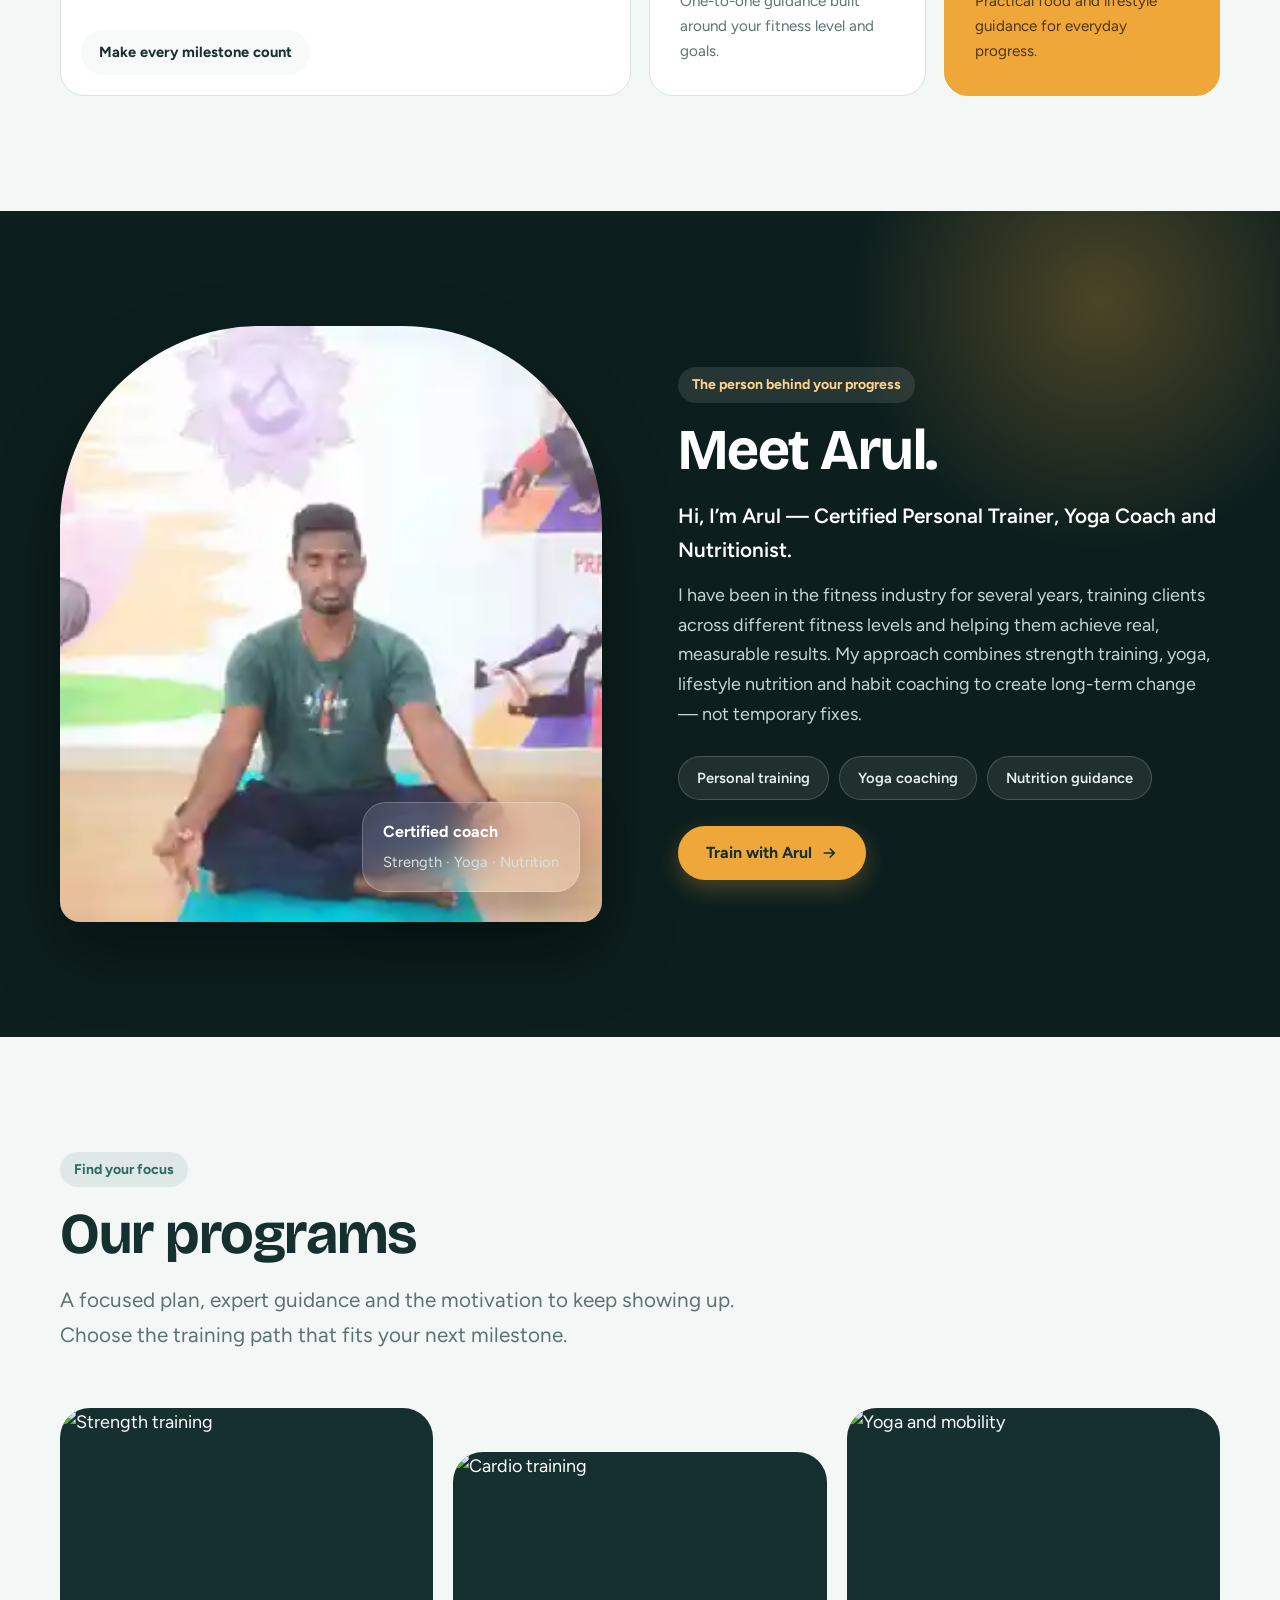
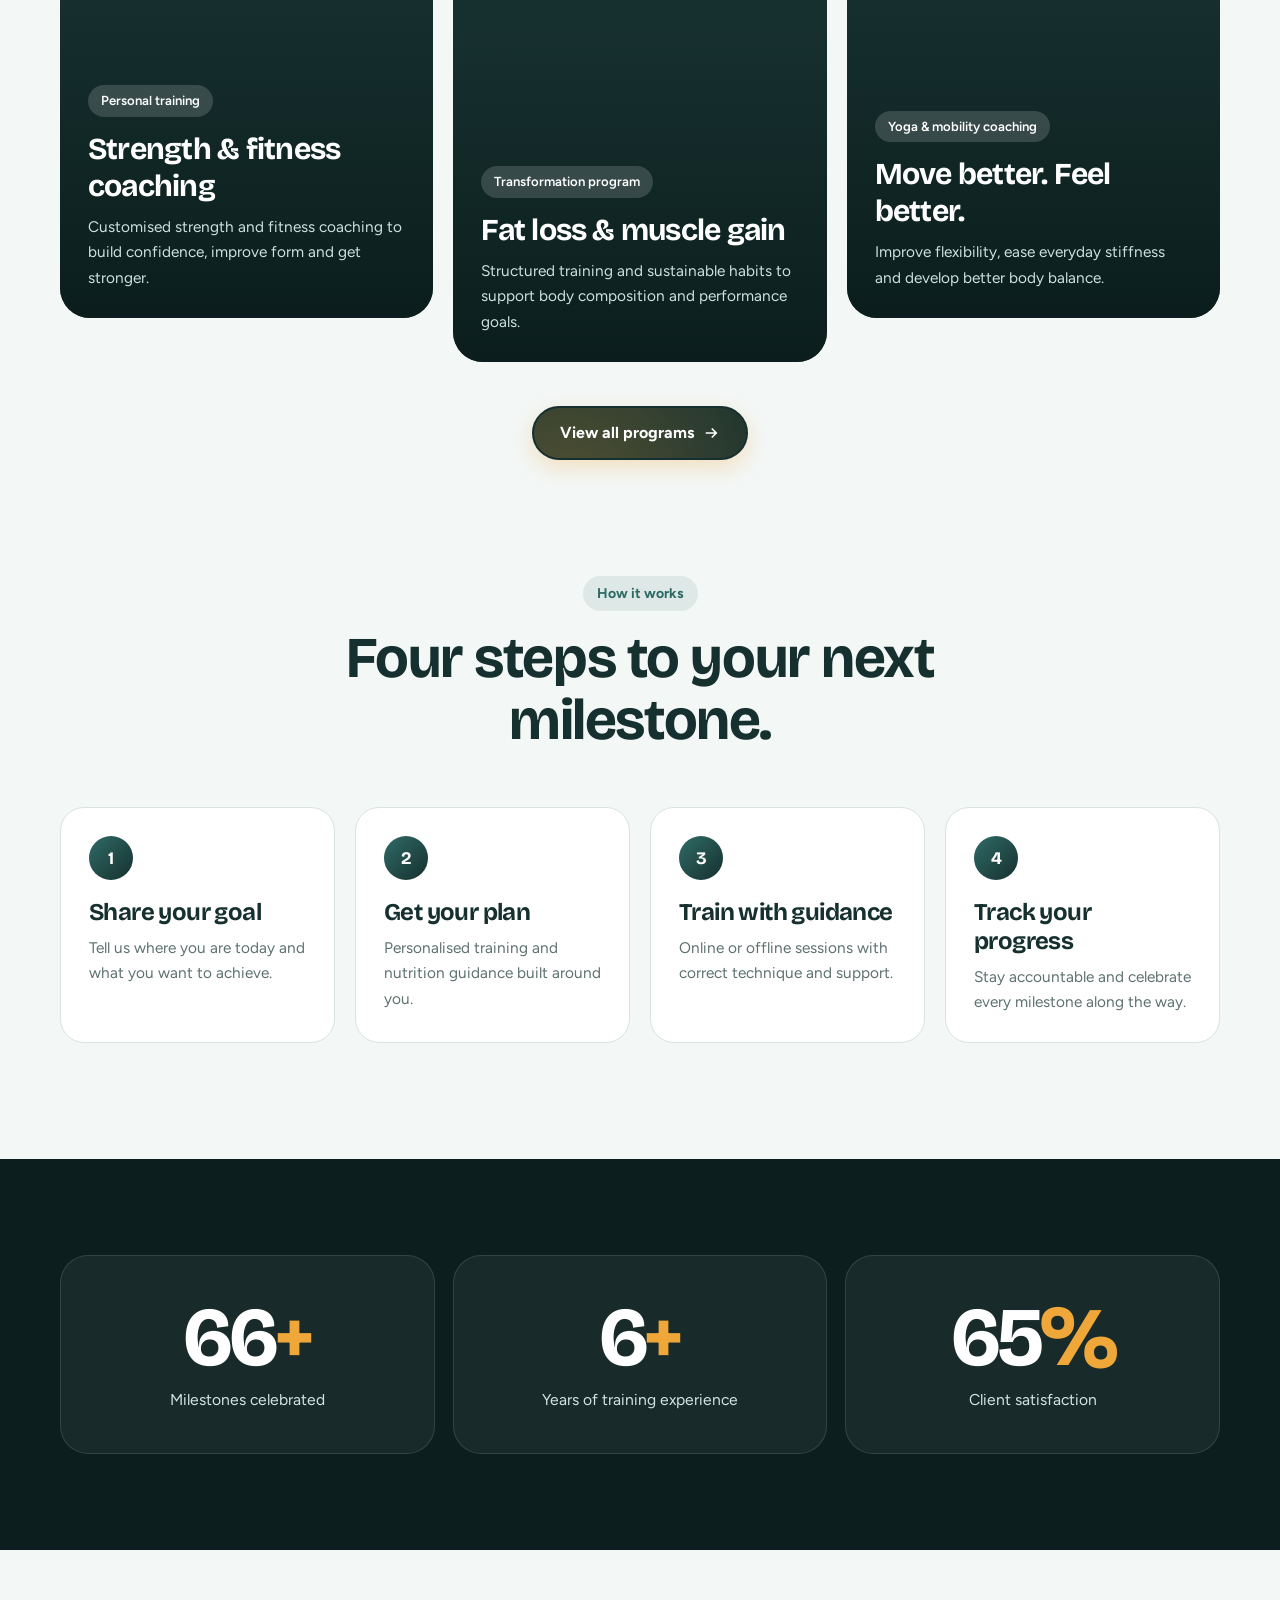
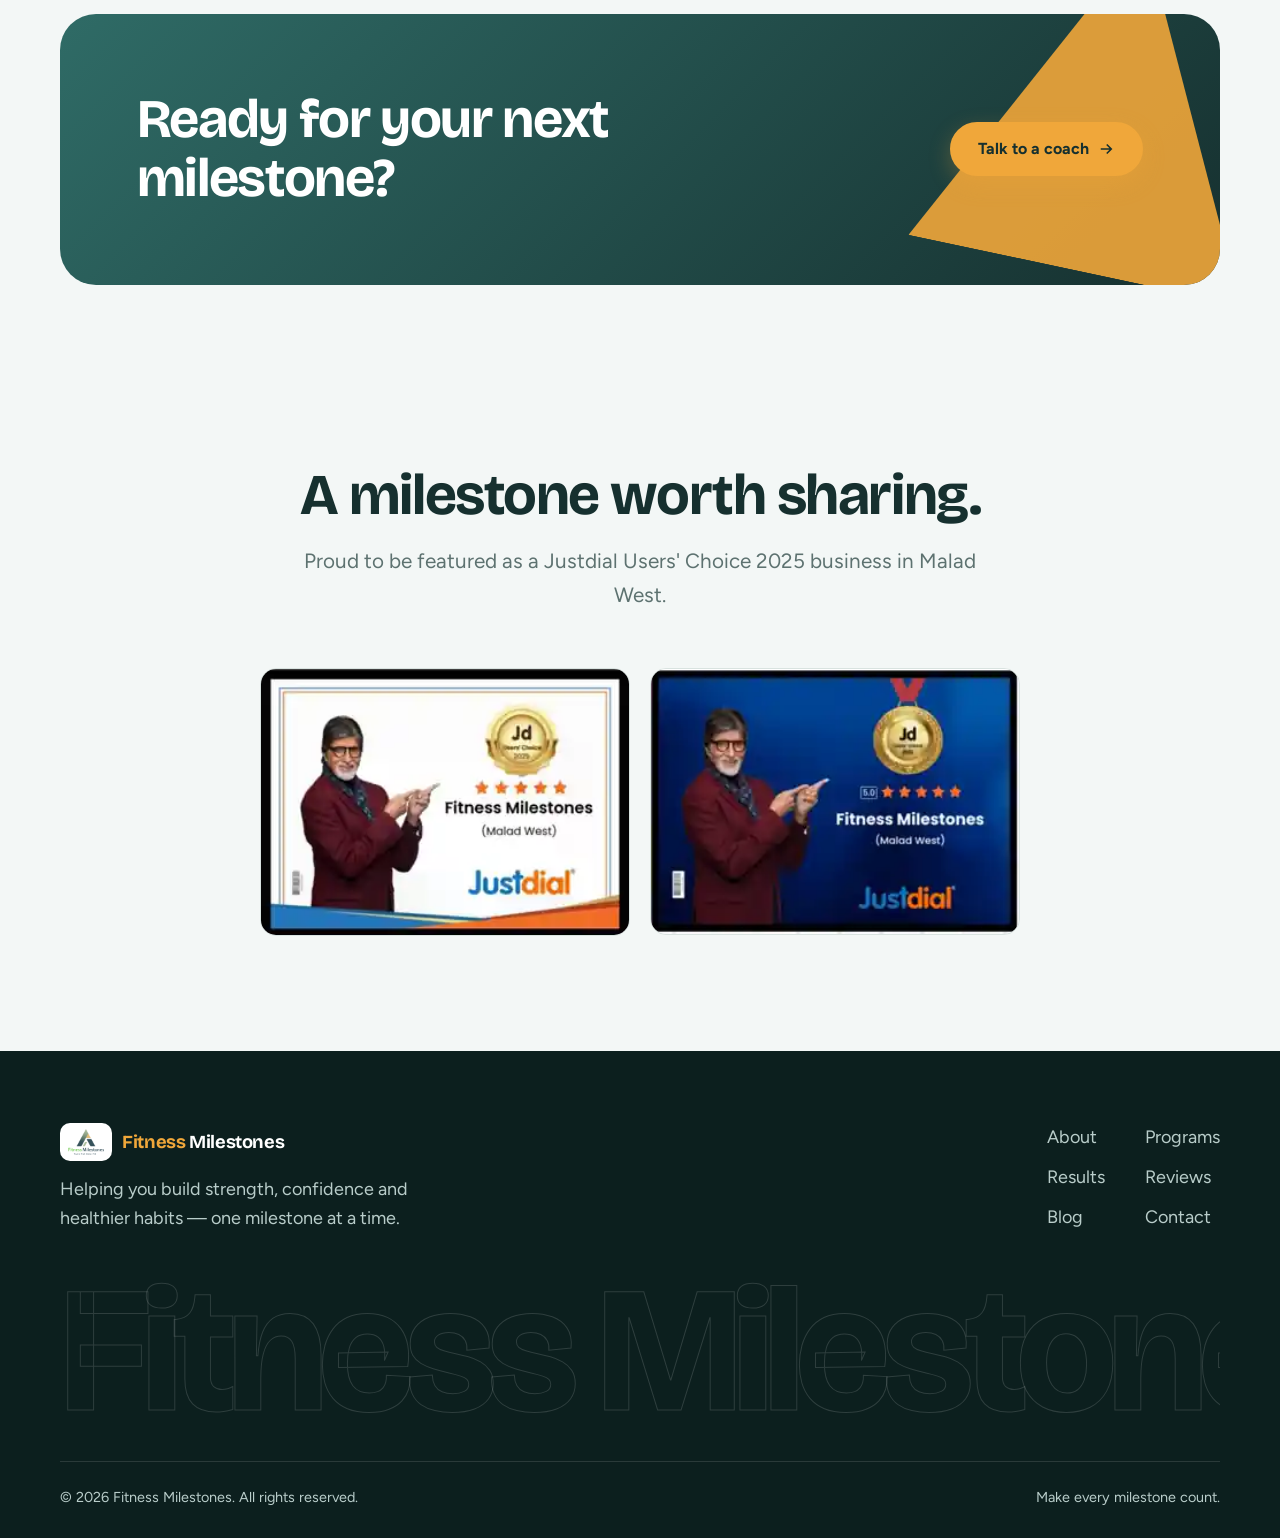
==== commit d786a483: "Modern redesign v2: floating glass nav, full-screen hero, bento grid, image-led program cards, proce" ====
--- a/index.html
+++ b/index.html
@@ -6,18 +6,22 @@
 <link rel="preconnect" href="https://fonts.googleapis.com"><link rel="preconnect" href="https://fonts.gstatic.com" crossorigin>
 <link href="https://fonts.googleapis.com/css2?family=Bricolage+Grotesque:opsz,wght@12..96,500;12..96,700&family=Figtree:wght@400;500;600;700&display=swap" rel="stylesheet">
 <link rel="stylesheet" href="assets/css/site.css"></head><body>
-<a class="skip" href="#main">Skip to content</a>
+<div class="progress" id="progress"></div><a class="skip" href="#main">Skip to content</a>
 <header class="site-header"><div class="wrap nav"><a class="brand" href="index.html" aria-label="Fitness Milestones home"><img src="assets/images/fitness-milestones-logo.png" alt="" width="52" height="38"><span><b>Fitness</b> Milestones</span></a>
 <nav class="links" id="links" aria-label="Main"><a href="index.html" aria-current="page">Home</a><a href="about.html">About</a><a href="programs.html">Programs</a><a href="results.html">Results</a><a href="reviews.html">Reviews</a><a href="blog.html">Blog</a><a href="contact.html">Contact</a><a class="m-cta" href="contact.html">Start your journey</a></nav>
 <a class="btn" href="contact.html">Start your journey</a>
 <button class="burger" id="burger" aria-expanded="false" aria-controls="links" aria-label="Open menu"><span></span></button></div></header>
-<main id="main"><section class="hero"><div class="wrap hero-grid"><div class="hero-in"><h1>Transform your <em>body &amp; life.</em></h1><p class="lead">Build strength. Find balance. Create a healthier you with fitness coaching shaped around your goals, your lifestyle and your milestones.</p><div class="actions"><a class="btn" href="contact.html">Start your journey</a><a class="btn ghost" href="programs.html">Explore programs</a></div><p style="margin-top:28px;color:#c5d6d3;font-size:.98rem">Personalised coaching. Real progress. Lasting change.</p></div>
-<div class="hero-img"><img src="https://images.unsplash.com/photo-1599058945522-28d584b6f0ff?auto=format&fit=crop&w=1000&q=80" alt="Athlete training with battle ropes" fetchpriority="high"><span class="hero-tag">Make every milestone count</span></div></div></section>
-<section class="section"><div class="wrap split"><div class="photo reveal"><img loading="lazy" src="https://images.unsplash.com/photo-1571019613454-1cb2f99b2d8b?auto=format&fit=crop&w=1000&q=80" alt="Personal fitness coaching"></div><div class="reveal"><h2>A stronger you. A better you.</h2><p class="lead">Fitness is more than a workout. It is a journey of small, consistent milestones that add up to a healthier, stronger and more confident life. At Fitness Milestones, we bring together personalised training, practical nutrition guidance and ongoing motivation to help you move towards your goals.</p><div class="pillars"><div><b>Personal training</b><small>One-to-one guidance built around your fitness level and goals.</small></div><div><b>Nutrition</b><small>Practical food and lifestyle guidance for everyday progress.</small></div><div><b>Wellness</b><small>A balanced approach to strength, mobility and wellbeing.</small></div></div><a class="btn dark" href="about.html">About us</a></div></div></section>
-<section class="section band"><div class="wrap split"><div class="photo arch reveal"><img loading="lazy" src="assets/images/arul.webp" alt="Arul demonstrating yoga and mindful movement" width="320" height="320"></div><div class="reveal"><h2>Meet Arul.</h2><p class="lead" style="color:var(--ink);font-weight:600">Hi, I’m Arul — Certified Personal Trainer, Yoga Coach and Nutritionist.</p><p style="margin-top:14px">I have been in the fitness industry for several years, training clients across different fitness levels and helping them achieve real, measurable results. My approach combines strength training, yoga, lifestyle nutrition and habit coaching to create long-term change — not temporary fixes.</p><div class="chips"><span>Personal training</span><span>Yoga coaching</span><span>Nutrition guidance</span></div><a class="btn dark" href="contact.html">Train with Arul</a></div></div></section>
-<section class="section"><div class="wrap"><div class="head reveal"><h2>Our programs</h2><p class="lead">A focused plan, expert guidance and the motivation to keep showing up. Choose the training path that fits your next milestone.</p></div><div class="cards"><article class="card reveal"><img loading="lazy" src="https://images.unsplash.com/photo-1583454110551-21f2fa2afe61?auto=format&fit=crop&w=900&q=80" alt="Strength training"><div class="card-b"><small>Personal training</small><h3>Strength & fitness coaching</h3><p>Customised strength and fitness coaching to build confidence, improve form and get stronger.</p></div></article><article class="card reveal"><img loading="lazy" src="https://images.unsplash.com/photo-1534258936925-c58bed479fcb?auto=format&fit=crop&w=900&q=80" alt="Cardio training"><div class="card-b"><small>Transformation program</small><h3>Fat loss & muscle gain</h3><p>Structured training and sustainable habits to support body composition and performance goals.</p></div></article><article class="card reveal"><img loading="lazy" src="https://images.unsplash.com/photo-1544367567-0f2fcb009e0b?auto=format&fit=crop&w=900&q=80" alt="Yoga and mobility"><div class="card-b"><small>Yoga & mobility coaching</small><h3>Move better. Feel better.</h3><p>Improve flexibility, ease everyday stiffness and develop better body balance.</p></div></article></div><div style="text-align:center;margin-top:40px"><a class="btn dark" href="programs.html">View all programs</a></div></div></section>
-<section class="stats"><div class="wrap stat-grid"><div class="stat"><strong data-count="68">68<i>+</i></strong><span>Milestones celebrated</span></div><div class="stat"><strong data-count="6">6<i>+</i></strong><span>Years of training experience</span></div><div class="stat"><strong data-count="67">67<i>%</i></strong><span>Client satisfaction</span></div></div></section><section class="cta"><div class="wrap"><h2>Ready for your next milestone?</h2><a class="btn dark" href="contact.html">Talk to a coach</a></div></section><section class="section"><div class="wrap"><div class="head center reveal"><h2>A milestone worth sharing.</h2><p class="lead">Proud to be featured as a Justdial Users' Choice 2025 business in Malad West.</p></div><div class="awards reveal"><img loading="lazy" src="assets/images/justdial-white.webp" alt="Justdial Users' Choice 2025 recognition for Fitness Milestones, Malad West" width="320" height="231"><img loading="lazy" src="assets/images/justdial-blue.webp" alt="Justdial Users' Choice 2025 recognition for Fitness Milestones, Malad West" width="320" height="230"></div></div></section></main>
+<main id="main"><section class="hero"><div class="hero-bg" data-par><img src="https://images.unsplash.com/photo-1599058945522-28d584b6f0ff?auto=format&fit=crop&w=1000&q=80" alt="" fetchpriority="high"></div><div class="wrap hero-grid"><div class="hero-in"><span class="pill"><i></i>Personal training · Online &amp; offline</span><h1>Transform your <span class="grad">body &amp; life.</span></h1><p class="lead">Build strength. Find balance. Create a healthier you with fitness coaching shaped around your goals, your lifestyle and your milestones.</p><div class="actions"><a class="btn" href="contact.html">Start your journey <svg viewBox="0 0 24 24"><path d="M5 12h14M13 6l6 6-6 6"/></svg></a><a class="btn ghost" href="programs.html">Explore programs</a></div></div>
+<div class="floaters" aria-hidden="true"><div class="glass"><strong>68<i>+</i></strong><span>Milestones celebrated</span></div><div class="glass"><strong>6<i>+</i></strong><span>Years of training experience</span></div><div class="glass"><strong>67<i>%</i></strong><span>Client satisfaction</span></div></div></div><div class="marquee" aria-hidden="true"><div class="mq"><span>Personal training</span><span>Weight management</span><span>Strength & muscle</span><span>Cardio conditioning</span><span>Yoga & mobility</span><span>Nutrition guidance</span><span>Group training</span><span>Online & offline</span><span>Personal training</span><span>Weight management</span><span>Strength & muscle</span><span>Cardio conditioning</span><span>Yoga & mobility</span><span>Nutrition guidance</span><span>Group training</span><span>Online & offline</span></div></div></section>
+<section class="section"><div class="wrap"><div class="bento reveal"><div class="tile t-img"><img loading="lazy" src="https://images.unsplash.com/photo-1571019613454-1cb2f99b2d8b?auto=format&fit=crop&w=1000&q=80" alt="Personal fitness coaching"><span>Make every milestone count</span></div>
+<div class="tile t-text"><span class="kicker" style="align-self:flex-start;background:rgba(255,255,255,.12);color:#ffd18a">Welcome to Fitness Milestones</span><h2>A stronger you. A better you.</h2><p>Fitness is more than a workout. It is a journey of small, consistent milestones that add up to a healthier, stronger and more confident life. We bring together personalised training, practical nutrition guidance and ongoing motivation.</p><div><a class="btn" href="about.html">About us <svg viewBox="0 0 24 24"><path d="M5 12h14M13 6l6 6-6 6"/></svg></a></div></div>
+<div class="tile t-sm"><span class="ico"><svg viewBox="0 0 24 24"><path d="M6.5 6.5v11M17.5 6.5v11M3 9v6M21 9v6M6.5 12h11"/></svg></span><h3>Personal training</h3><p>One-to-one guidance built around your fitness level and goals.</p></div>
+<div class="tile t-sm amber"><span class="ico"><svg viewBox="0 0 24 24"><path d="M12 3c3 3 5 5.500 5 9a5 5 0 01-10 0c0-3.500 2-6 5-9z"/><path d="M12 21v-4"/></svg></span><h3>Nutrition</h3><p>Practical food and lifestyle guidance for everyday progress.</p></div></div></div></section>
+<section class="section dark"><div class="wrap split"><div class="arul-img reveal"><div class="photo arch"><img loading="lazy" src="assets/images/arul.webp" alt="Arul demonstrating yoga and mindful movement" width="320" height="320"></div><div class="glass"><b>Certified coach</b><br><span>Strength · Yoga · Nutrition</span></div></div><div class="reveal"><span class="kicker">The person behind your progress</span><h2>Meet Arul.</h2><p class="lead" style="color:#fff;font-weight:600">Hi, I’m Arul — Certified Personal Trainer, Yoga Coach and Nutritionist.</p><p style="margin-top:14px">I have been in the fitness industry for several years, training clients across different fitness levels and helping them achieve real, measurable results. My approach combines strength training, yoga, lifestyle nutrition and habit coaching to create long-term change — not temporary fixes.</p><div class="chips"><span>Personal training</span><span>Yoga coaching</span><span>Nutrition guidance</span></div><a class="btn" href="contact.html">Train with Arul <svg viewBox="0 0 24 24"><path d="M5 12h14M13 6l6 6-6 6"/></svg></a></div></div></section>
+<section class="section"><div class="wrap"><div class="head reveal"><span class="kicker">Find your focus</span><h2>Our programs</h2><p class="lead">A focused plan, expert guidance and the motivation to keep showing up. Choose the training path that fits your next milestone.</p></div><div class="pcards"><article class="pcard reveal"><img loading="lazy" src="https://images.unsplash.com/photo-1583454110551-21f2fa2afe61?auto=format&fit=crop&w=900&q=80" alt="Strength training"><div><small>Personal training</small><h3>Strength & fitness coaching</h3><p>Customised strength and fitness coaching to build confidence, improve form and get stronger.</p></div></article><article class="pcard reveal"><img loading="lazy" src="https://images.unsplash.com/photo-1534258936925-c58bed479fcb?auto=format&fit=crop&w=900&q=80" alt="Cardio training"><div><small>Transformation program</small><h3>Fat loss & muscle gain</h3><p>Structured training and sustainable habits to support body composition and performance goals.</p></div></article><article class="pcard reveal"><img loading="lazy" src="https://images.unsplash.com/photo-1544367567-0f2fcb009e0b?auto=format&fit=crop&w=900&q=80" alt="Yoga and mobility"><div><small>Yoga & mobility coaching</small><h3>Move better. Feel better.</h3><p>Improve flexibility, ease everyday stiffness and develop better body balance.</p></div></article></div><div style="text-align:center;margin-top:44px"><a class="btn dark" href="programs.html">View all programs <svg viewBox="0 0 24 24"><path d="M5 12h14M13 6l6 6-6 6"/></svg></a></div></div></section>
+<section class="section" style="padding-top:0"><div class="wrap"><div class="head center reveal"><span class="kicker">How it works</span><h2>Four steps to your next milestone.</h2></div><div class="steps"><div class="step reveal"><h3>Share your goal</h3><p>Tell us where you are today and what you want to achieve.</p></div><div class="step reveal"><h3>Get your plan</h3><p>Personalised training and nutrition guidance built around you.</p></div><div class="step reveal"><h3>Train with guidance</h3><p>Online or offline sessions with correct technique and support.</p></div><div class="step reveal"><h3>Track your progress</h3><p>Stay accountable and celebrate every milestone along the way.</p></div></div></div></section>
+<section class="stats"><div class="wrap stat-grid"><div class="stat"><strong data-count="68">68<i>+</i></strong><span>Milestones celebrated</span></div><div class="stat"><strong data-count="6">6<i>+</i></strong><span>Years of training experience</span></div><div class="stat"><strong data-count="67">67<i>%</i></strong><span>Client satisfaction</span></div></div></section><section class="cta"><div class="wrap"><h2>Ready for your next milestone?</h2><a class="btn dark" href="contact.html">Talk to a coach <svg viewBox="0 0 24 24"><path d="M5 12h14M13 6l6 6-6 6"/></svg></a></div></section><section class="section"><div class="wrap"><div class="head center reveal"><h2>A milestone worth sharing.</h2><p class="lead">Proud to be featured as a Justdial Users' Choice 2025 business in Malad West.</p></div><div class="awards reveal"><img loading="lazy" src="assets/images/justdial-white.webp" alt="Justdial Users' Choice 2025 recognition for Fitness Milestones, Malad West" width="320" height="231"><img loading="lazy" src="assets/images/justdial-blue.webp" alt="Justdial Users' Choice 2025 recognition for Fitness Milestones, Malad West" width="320" height="230"></div></div></section></main>
 <footer><div class="wrap"><div class="f-top"><div><a class="brand" href="index.html"><img src="assets/images/fitness-milestones-logo.png" alt="" width="52" height="38"><span><b>Fitness</b> Milestones</span></a><p>Helping you build strength, confidence and healthier habits — one milestone at a time.</p></div><nav class="f-links" aria-label="Footer"><a href="about.html">About</a><a href="programs.html">Programs</a><a href="results.html">Results</a><a href="reviews.html">Reviews</a><a href="blog.html">Blog</a><a href="contact.html">Contact</a></nav></div>
-<div class="copy"><span>© <span id="year">2026</span> Fitness Milestones. All rights reserved.</span><span>Make every milestone count.</span></div></div></footer>
+<div class="big-word" aria-hidden="true">Fitness Milestones</div><div class="copy"><span>© <span id="year">2026</span> Fitness Milestones. All rights reserved.</span><span>Make every milestone count.</span></div></div></footer>
 <a class="wa" href="https://wa.me/919819451919?text=Hi%20Fitness%20Milestones%2C%20I%27d%20like%20to%20know%20more." target="_blank" rel="noopener" aria-label="Chat on WhatsApp"><svg viewBox="0 0 32 32"><path d="M16 3C9 3 3.4 8.6 3.4 15.5c0 2.3.6 4.4 1.7 6.3L3 29l7.4-1.9c1.8 1 3.800 1.500 5.600 1.500 7 0 12.600-5.600 12.600-12.500S23 3 16 3zm6.300 17.500c-.3.800-1.600 1.500-2.200 1.600-.6.100-1.300.100-2.100-.1-.5-.2-1.200-.4-2-.8-3.500-1.500-5.800-5.100-6-5.300-.2-.2-1.400-1.900-1.400-3.600s.9-2.500 1.200-2.900c.3-.3.700-.4.900-.4h.7c.2 0 .5-.1.800.6.300.7 1 2.500 1.100 2.700.1.200.1.400 0 .600-.1.200-.2.400-.4.600l-.6.700c-.2.200-.4.400-.2.800.2.400 1 1.600 2.100 2.600 1.400 1.200 2.600 1.600 3 1.800.4.200.6.200.8-.1.200-.3 1-1.200 1.300-1.600.3-.4.500-.3.900-.2.400.1 2.300 1.100 2.700 1.300.4.200.7.300.8.500.1.200.1.900-.2 1.700z"/></svg></a>
 <script src="assets/js/site.js" defer></script></body></html>
--- a/assets/css/site.css
+++ b/assets/css/site.css
@@ -133,3 +133,110 @@
 .brand img{width:44px}.brand{font-size:1.02rem}.f-top{flex-direction:column}.copy{flex-direction:column}
 .awards{grid-template-columns:1fr}}
 @media(prefers-reduced-motion:reduce){*,*::before,*::after{animation:none!important;transition-duration:.01ms!important}.reveal{opacity:1;transform:none}html{scroll-behavior:auto}}
+/* ===== v2 modern layer ===== */
+:root{--glass:rgba(255,255,255,.72);--grad:linear-gradient(135deg,#2f6b66,#16302f)}
+body{background:#f3f7f6}
+.progress{position:fixed;top:0;left:0;height:3px;width:100%;transform-origin:0 50%;transform:scaleX(0);background:linear-gradient(90deg,var(--teal),var(--amber));z-index:300}
+.site-header{position:fixed;left:0;right:0;top:12px;background:none;border:0;box-shadow:none;backdrop-filter:none;-webkit-backdrop-filter:none}
+.site-header .nav{height:64px;padding:0 10px 0 18px;background:var(--glass);backdrop-filter:blur(18px) saturate(1.4);-webkit-backdrop-filter:blur(18px) saturate(1.4);border:1px solid rgba(255,255,255,.6);border-radius:999px;box-shadow:0 10px 40px rgba(10,30,28,.18);width:min(100% - 24px,var(--max))}
+.site-header.scrolled .nav{box-shadow:0 14px 44px rgba(10,30,28,.22)}
+.links a[aria-current=page]{background:var(--grad)}
+@media(max-width:960px){.links{inset:84px 12px auto 12px;border-radius:26px;border:1px solid var(--line)}}
+.grad{background:linear-gradient(100deg,#ffd18a,var(--amber) 45%,#ff8a4c);-webkit-background-clip:text;background-clip:text;color:transparent}
+.btn{box-shadow:0 8px 22px rgba(240,167,58,.28)}
+.btn svg{width:18px;height:18px;stroke:currentColor;fill:none;stroke-width:2.2;transition:transform .3s var(--ease)}.btn:hover svg{transform:translateX(4px)}
+/* hero v2 */
+.hero{min-height:100svh;display:flex;flex-direction:column;background:#0c1f1e;isolation:isolate}
+.hero::before{display:none}
+.hero-bg{position:absolute;inset:-6% 0;z-index:-2}.hero-bg img{width:100%;height:100%;object-fit:cover;opacity:.55}
+.hero::after{content:"";position:absolute;inset:0;z-index:-1;background:radial-gradient(60% 50% at 80% 20%,rgba(240,167,58,.28),transparent 70%),radial-gradient(50% 60% at 10% 90%,rgba(47,107,102,.7),transparent 70%),linear-gradient(180deg,rgba(12,31,30,.55),#0c1f1e 96%)}
+.hero-grid{flex:1;grid-template-columns:1.25fr .75fr;padding:clamp(120px,16vw,180px) 0 clamp(40px,6vw,72px)}
+.hero h1{font-size:clamp(2.9rem,8.4vw,7rem);line-height:.98;letter-spacing:-.04em}
+.hero .lead{font-size:clamp(1.05rem,1.6vw,1.25rem);max-width:50ch}
+.pill{display:inline-flex;align-items:center;gap:10px;padding:8px 16px;border-radius:999px;background:rgba(255,255,255,.1);border:1px solid rgba(255,255,255,.2);backdrop-filter:blur(10px);font-weight:600;font-size:.9rem;color:#e6f0ee;margin-bottom:26px}
+.pill i{width:8px;height:8px;border-radius:50%;background:var(--amber);box-shadow:0 0 0 0 rgba(240,167,58,.7);animation:pulse 2s infinite}
+@keyframes pulse{70%{box-shadow:0 0 0 10px rgba(240,167,58,0)}100%{box-shadow:0 0 0 0 rgba(240,167,58,0)}}
+.floaters{display:grid;gap:16px;justify-items:end}
+.glass{background:rgba(255,255,255,.1);border:1px solid rgba(255,255,255,.22);backdrop-filter:blur(18px);-webkit-backdrop-filter:blur(18px);border-radius:24px;padding:20px 24px;color:#fff;box-shadow:0 20px 50px rgba(0,0,0,.25);width:min(100%,300px);animation:float 6s ease-in-out infinite}
+.glass:nth-child(2){animation-delay:-2s;margin-right:36px}.glass:nth-child(3){animation-delay:-4s}
+@keyframes float{50%{transform:translateY(-10px)}}
+.glass strong{display:block;font:700 2.4rem/1 'Bricolage Grotesque',sans-serif}.glass strong i{font-style:normal;color:var(--amber)}.glass span{font-size:.92rem;color:#d3e4e1}
+.hero-foot{position:relative}
+.marquee{overflow:hidden;border-block:1px solid rgba(255,255,255,.14);background:rgba(12,31,30,.5);backdrop-filter:blur(8px);padding:18px 0}
+.marquee.light{background:#fff;border-color:var(--line)}
+.mq{display:flex;width:max-content;gap:0;animation:mq 38s linear infinite}
+.mq span{font:600 clamp(1.1rem,2.4vw,1.6rem) 'Bricolage Grotesque',sans-serif;color:#e6f0ee;padding:0 28px;display:flex;align-items:center;gap:56px;white-space:nowrap}
+.mq span::after{content:"";width:10px;height:10px;background:var(--amber);clip-path:polygon(50% 0,100% 100%,0 100%)}
+.light .mq span{color:var(--ink)}
+@keyframes mq{to{transform:translateX(-50%)}}
+/* page hero v2 */
+.page-hero{background:#0c1f1e;isolation:isolate;padding:clamp(130px,16vw,190px) 0 clamp(56px,8vw,96px)}
+.page-hero::after{display:none}
+.ph-bg{position:absolute;inset:0;z-index:-2}.ph-bg img{width:100%;height:100%;object-fit:cover;opacity:.4}
+.page-hero::before{content:"";position:absolute;inset:0;z-index:-1;background:radial-gradient(50% 70% at 85% 10%,rgba(240,167,58,.25),transparent 70%),linear-gradient(180deg,rgba(12,31,30,.4),#0c1f1e)}
+.page-hero h1{font-size:clamp(2.6rem,7vw,5.4rem);max-width:14ch;line-height:1}
+/* headings */
+.kicker{display:inline-block;font-weight:700;color:var(--teal);background:rgba(47,107,102,.1);padding:6px 14px;border-radius:999px;font-size:.88rem;margin-bottom:16px}
+.dark .kicker,.on-dark .kicker{background:rgba(255,255,255,.1);color:#ffd18a}
+h2{font-size:clamp(2rem,4.6vw,3.6rem)}
+/* bento */
+.bento{display:grid;grid-template-columns:repeat(4,1fr);grid-auto-rows:minmax(200px,auto);gap:18px}
+.tile{border-radius:28px;padding:30px;position:relative;overflow:hidden;background:#fff;border:1px solid var(--line);transition:transform .4s var(--ease),box-shadow .4s}
+.tile:hover{transform:translateY(-4px);box-shadow:0 24px 50px rgba(22,48,47,.12)}
+.t-img{grid-column:span 2;grid-row:span 2;padding:0;min-height:420px}.t-img img{position:absolute;inset:0;width:100%;height:100%;object-fit:cover;transition:transform .8s var(--ease)}.t-img:hover img{transform:scale(1.05)}
+.t-img span{position:absolute;left:20px;bottom:20px;background:rgba(248,250,249,.92);padding:10px 18px;border-radius:999px;font-weight:700;color:var(--ink);font-size:.92rem}
+.t-text{grid-column:span 2;background:var(--grad);color:#d9e8e5;border:0;display:flex;flex-direction:column;justify-content:center}
+.t-text h2{color:#fff;font-size:clamp(1.8rem,3.4vw,2.8rem)}.t-text p{margin:16px 0 24px}
+.t-sm h3{margin:18px 0 8px}.t-sm p{font-size:.95rem;color:var(--muted)}
+.t-sm.amber{background:var(--amber);border-color:var(--amber)}.t-sm.amber p{color:#4a3510}
+.ico{width:52px;height:52px;border-radius:16px;background:var(--mist);display:grid;place-items:center}.ico svg{width:26px;height:26px;stroke:var(--teal);fill:none;stroke-width:1.8;stroke-linecap:round;stroke-linejoin:round}
+.amber .ico{background:rgba(255,255,255,.45)}.amber .ico svg{stroke:var(--ink)}
+/* program cards v2 */
+.pcards{display:grid;grid-template-columns:repeat(3,1fr);gap:20px}
+.pcard{position:relative;border-radius:30px;overflow:hidden;aspect-ratio:3/4.1;color:#fff;display:flex;align-items:flex-end;isolation:isolate;background:var(--ink)}
+.pcard img{position:absolute;inset:0;width:100%;height:100%;object-fit:cover;z-index:-2;transition:transform .9s var(--ease)}
+.pcard::before{content:"";position:absolute;inset:0;z-index:-1;background:linear-gradient(180deg,transparent 35%,rgba(10,28,27,.92))}
+.pcard:hover img{transform:scale(1.07)}
+.pcard div{padding:28px}.pcard small{display:inline-block;background:rgba(255,255,255,.16);backdrop-filter:blur(8px);padding:5px 13px;border-radius:999px;font-weight:600;font-size:.82rem;margin-bottom:14px}
+.pcard h3{color:#fff;font-size:clamp(1.4rem,2.4vw,1.9rem)}.pcard p{margin-top:10px;color:#cfe0dd;font-size:.96rem}
+.pcard:nth-child(2){margin-top:44px}
+/* process */
+.steps{display:grid;grid-template-columns:repeat(4,1fr);gap:20px;counter-reset:s;position:relative}
+.step{padding:28px;border-radius:26px;background:#fff;border:1px solid var(--line);position:relative;counter-increment:s}
+.step::before{content:counter(s);display:grid;place-items:center;width:44px;height:44px;border-radius:50%;background:var(--grad);color:#fff;font:700 1.1rem 'Bricolage Grotesque',sans-serif;margin-bottom:18px}
+.step p{margin-top:8px;color:var(--muted);font-size:.96rem}
+/* dark sections */
+.dark{background:#0c1f1e;color:#c5d6d3;position:relative;overflow:hidden;isolation:isolate}
+.dark h2,.dark h3{color:#fff}.dark .lead{color:#b9cdca}
+.dark::before{content:"";position:absolute;width:60vmin;height:60vmin;right:-10vmin;top:-20vmin;background:radial-gradient(circle,rgba(240,167,58,.28),transparent 65%);z-index:-1}
+.arul-img{position:relative}.arul-img .photo{box-shadow:0 30px 70px rgba(0,0,0,.4)}
+.arul-img .glass{position:absolute;right:-14px;bottom:30px;width:auto;padding:14px 20px;animation-duration:7s}.arul-img .glass b{font-size:1rem}
+.chips span{background:rgba(255,255,255,.08);border-color:rgba(255,255,255,.18);color:#e6f0ee}
+.stats{background:#0c1f1e;padding:clamp(56px,8vw,96px) 0;position:relative}
+.stat-grid{gap:18px}.stat{padding:clamp(22px,4vw,40px) 16px;border-radius:28px;background:rgba(255,255,255,.05);border:1px solid rgba(255,255,255,.12)}
+.stat strong{font-size:clamp(2.6rem,7vw,5.2rem);letter-spacing:-.04em}
+/* cta panel */
+.cta{background:none;padding:clamp(24px,5vw,64px) 0}
+.cta .wrap{background:var(--grad);border-radius:36px;padding:clamp(36px,6vw,80px);position:relative;overflow:hidden;color:#fff}
+.cta .wrap::before{content:"";position:absolute;right:-60px;top:-80px;width:340px;height:340px;background:var(--amber);opacity:.9;clip-path:polygon(50% 0,100% 100%,0 100%);transform:rotate(12deg)}
+.cta .wrap>*{position:relative}.cta h2{color:#fff;max-width:16ch;font-size:clamp(2rem,4.4vw,3.4rem)}
+.cta .btn.dark{background:var(--amber);border-color:var(--amber);color:var(--ink)}
+.card,.post{border-radius:28px}
+.rev{border-radius:30px;box-shadow:0 24px 60px rgba(22,48,47,.08)}
+.ways .way,.step,.tile{border-radius:24px}
+/* footer v2 */
+footer{position:relative;overflow:hidden;background:#0c1f1e}
+.big-word{font:700 clamp(3.2rem,14vw,12rem)/.9 'Bricolage Grotesque',sans-serif;letter-spacing:-.05em;color:transparent;-webkit-text-stroke:1px rgba(255,255,255,.14);margin:36px 0 0;white-space:nowrap;overflow:hidden;user-select:none}
+.copy{border-top:1px solid rgba(255,255,255,.12);margin-top:30px}
+.f-top{border:0;padding-bottom:0}
+@media(max-width:960px){
+.hero-grid{grid-template-columns:1fr}.floaters{display:flex;flex-wrap:wrap;justify-content:flex-start;gap:12px}.glass{width:auto;flex:1 1 150px;padding:16px 18px;animation:none}.glass:nth-child(2){margin:0}.glass strong{font-size:1.8rem}
+.bento{grid-template-columns:1fr 1fr}.t-img{grid-column:span 2;grid-row:auto;min-height:300px}.t-text{grid-column:span 2}
+.pcards{grid-template-columns:1fr 1fr}.pcard:nth-child(2){margin-top:0}.pcard:last-child{grid-column:span 2;aspect-ratio:16/10}
+.steps{grid-template-columns:1fr 1fr}.arul-img .glass{right:8px}}
+@media(max-width:640px){
+.hero h1{font-size:clamp(2.7rem,13vw,3.6rem)}.bento{grid-template-columns:1fr}.t-img,.t-text{grid-column:auto}.t-img{grid-row:auto;min-height:280px}
+.pcards{grid-template-columns:1fr}.pcard{aspect-ratio:4/4.6}.pcard:last-child{grid-column:auto;aspect-ratio:4/4.6}
+.steps{grid-template-columns:1fr}.cta .wrap{border-radius:28px}.cta .wrap::before{width:200px;height:200px;right:-50px;top:-60px}
+.glass{flex:1 1 100%}.floaters .glass:nth-child(n+2){display:none}}
+@media(prefers-reduced-motion:reduce){.mq,.glass{animation:none!important}}
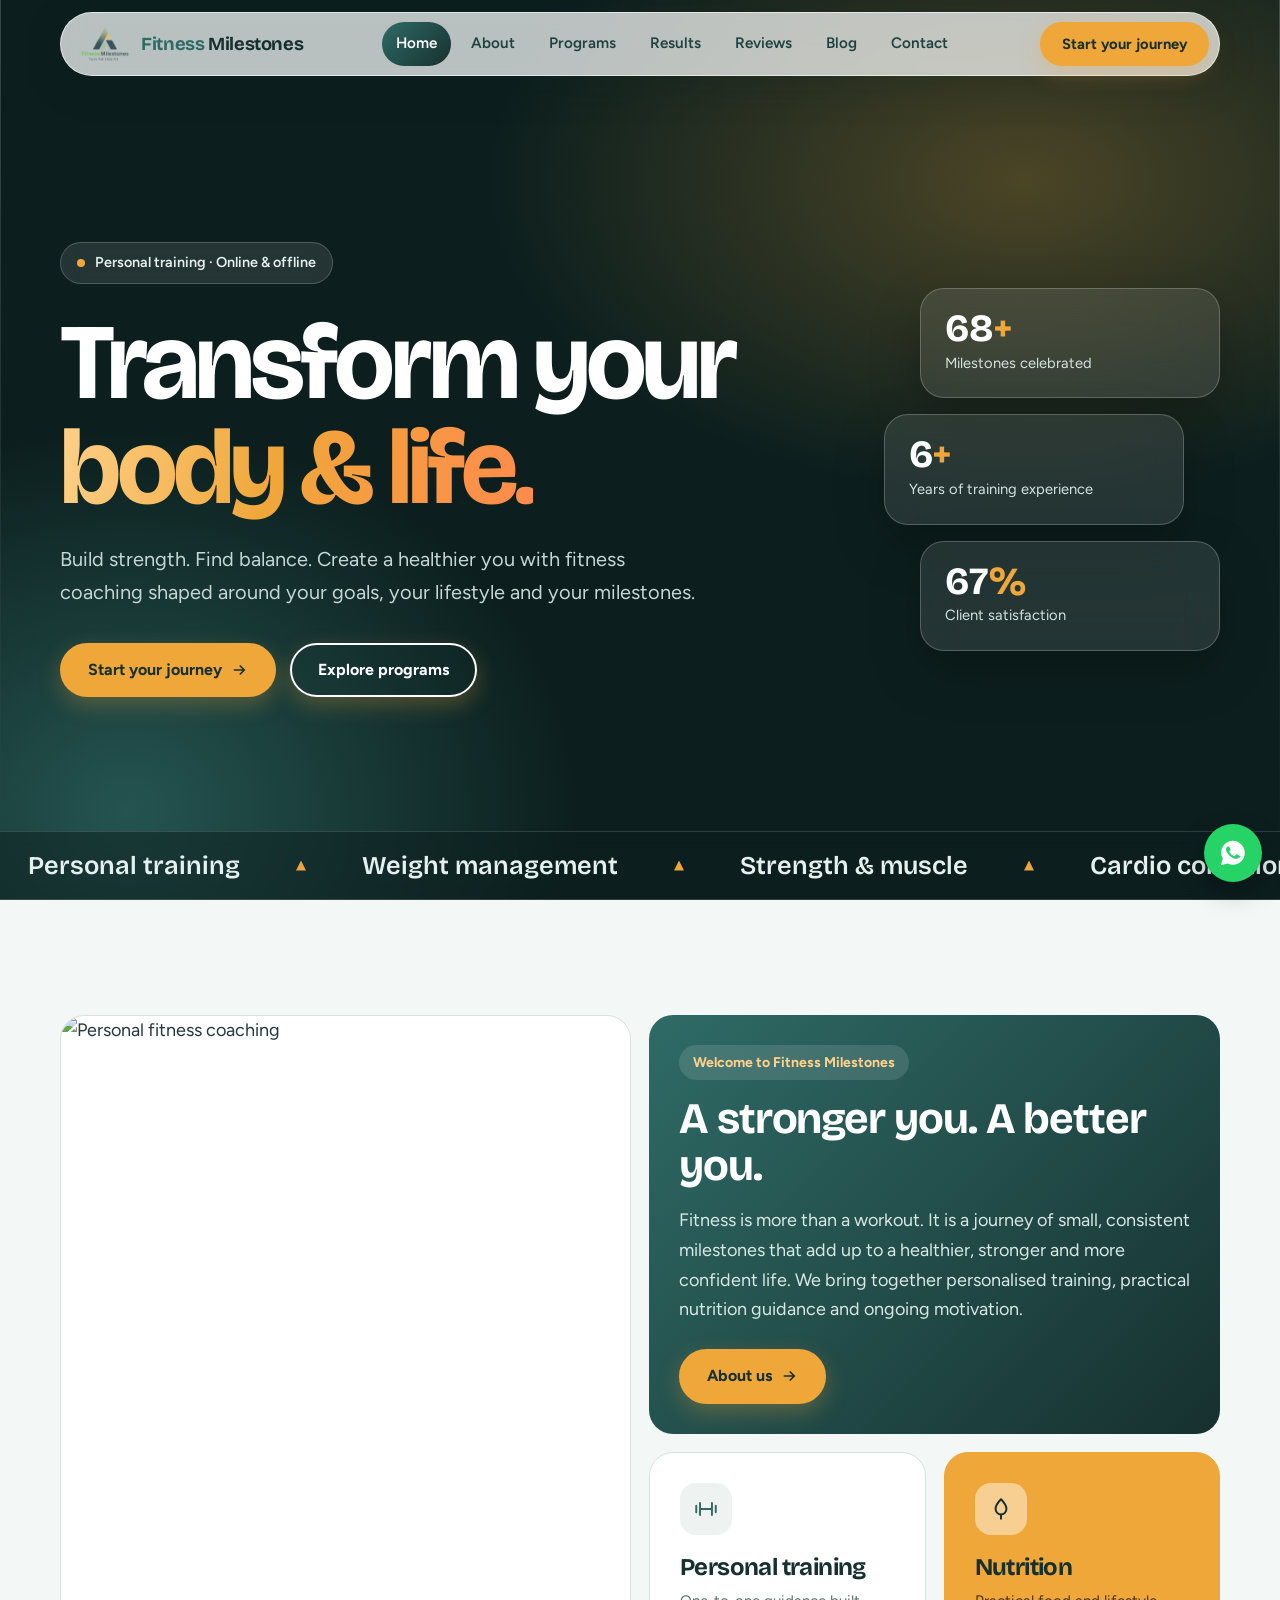
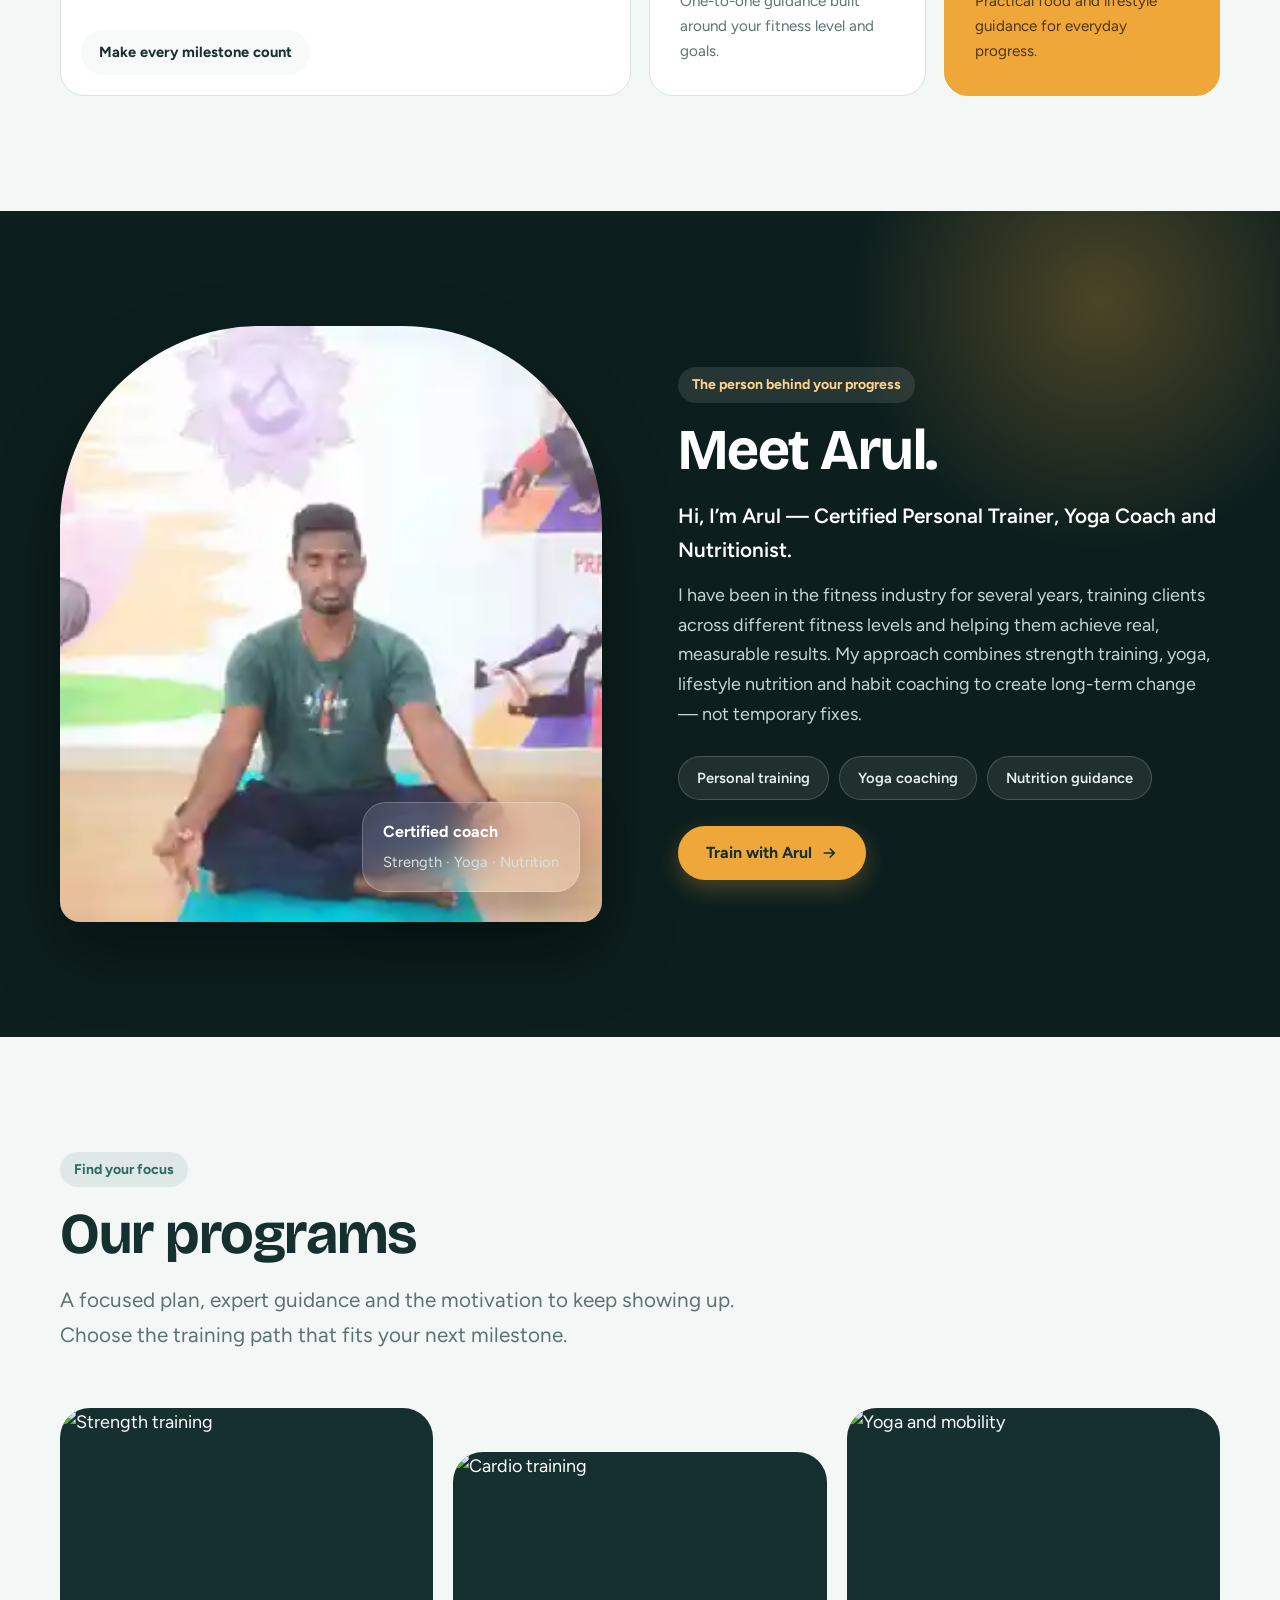
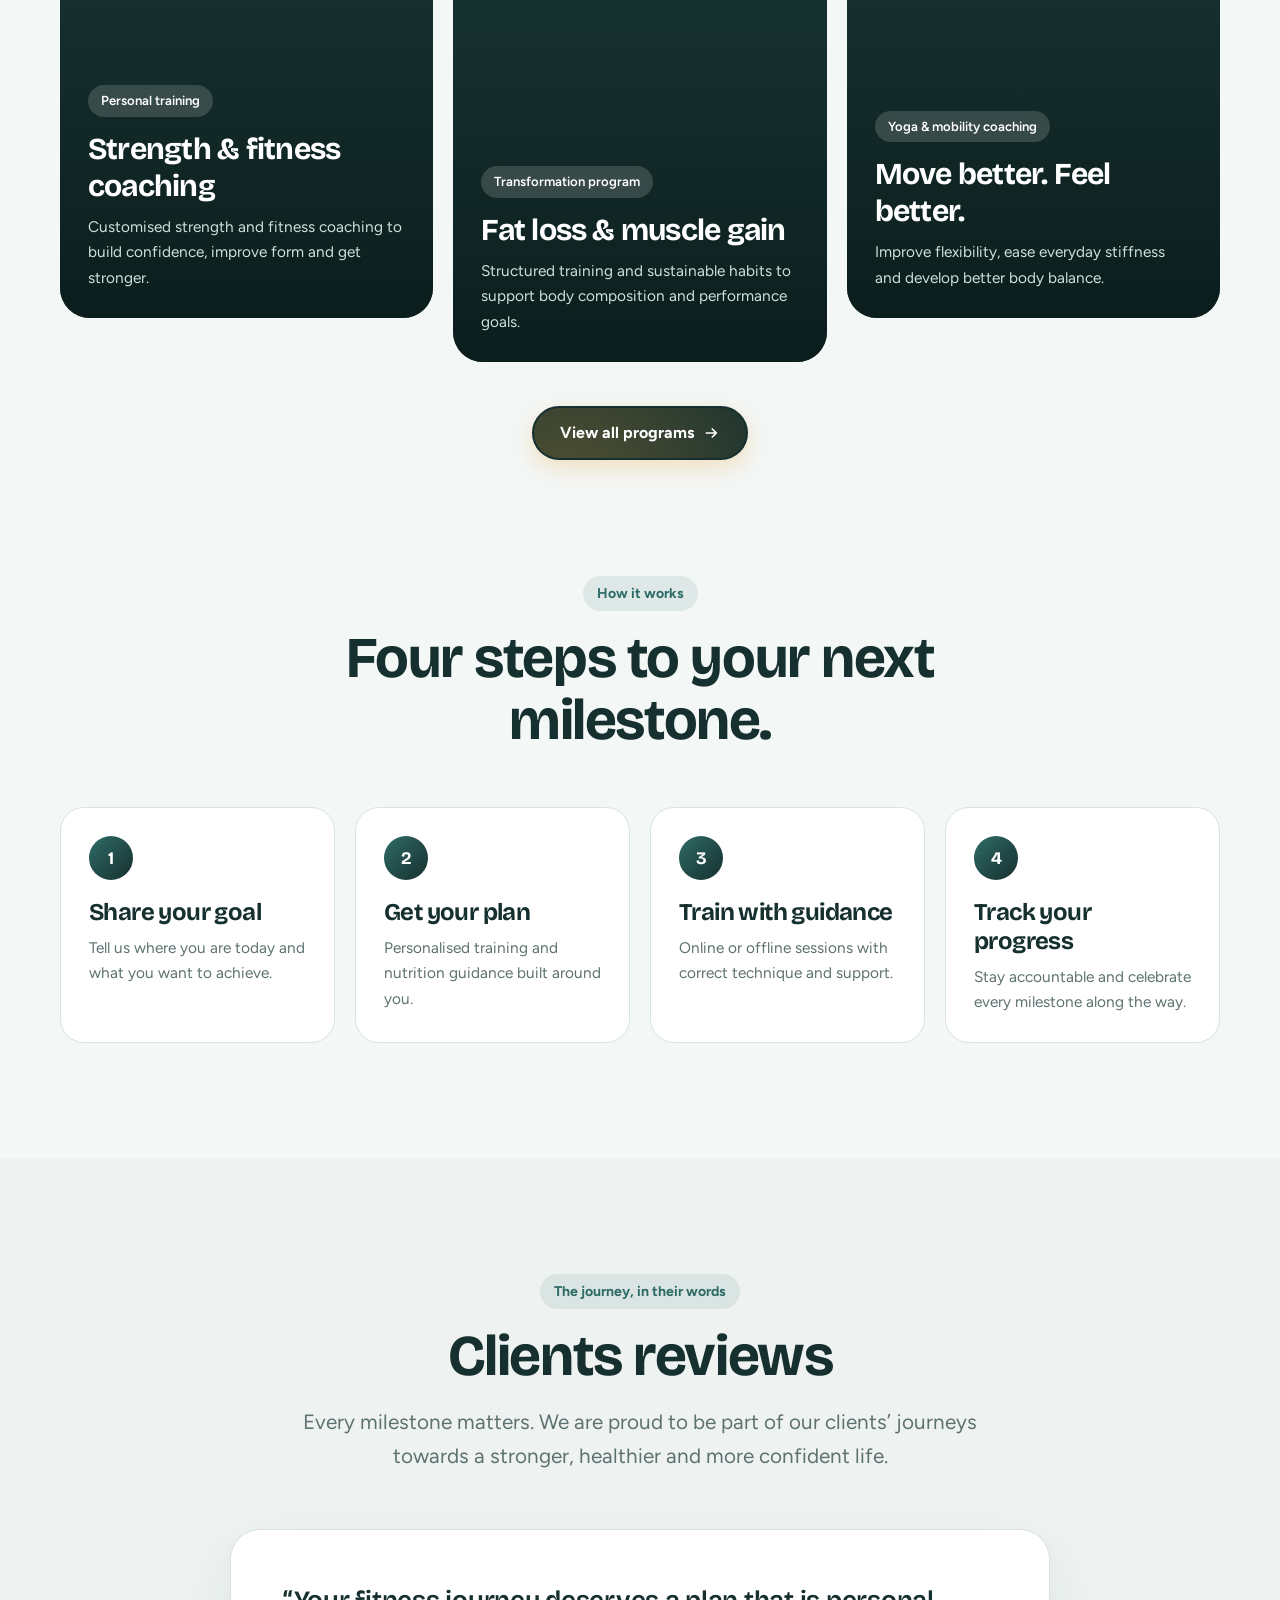
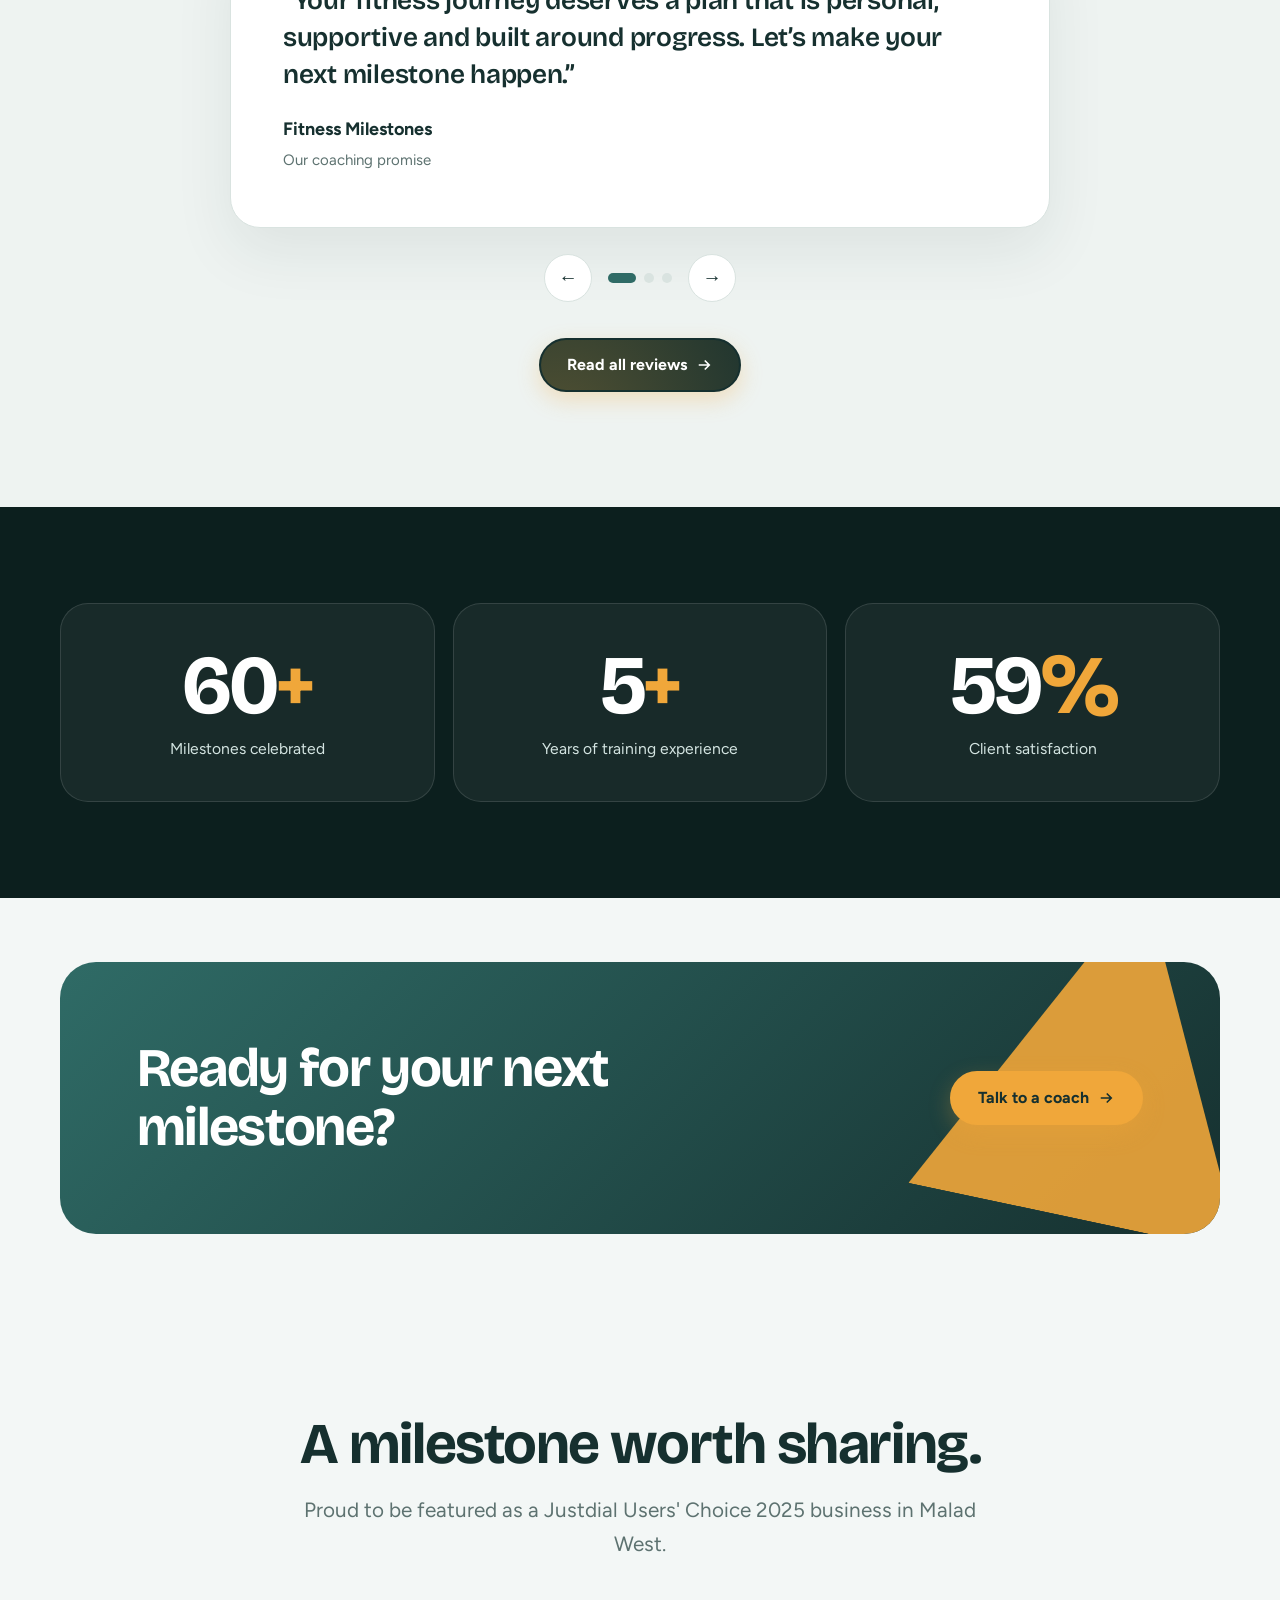
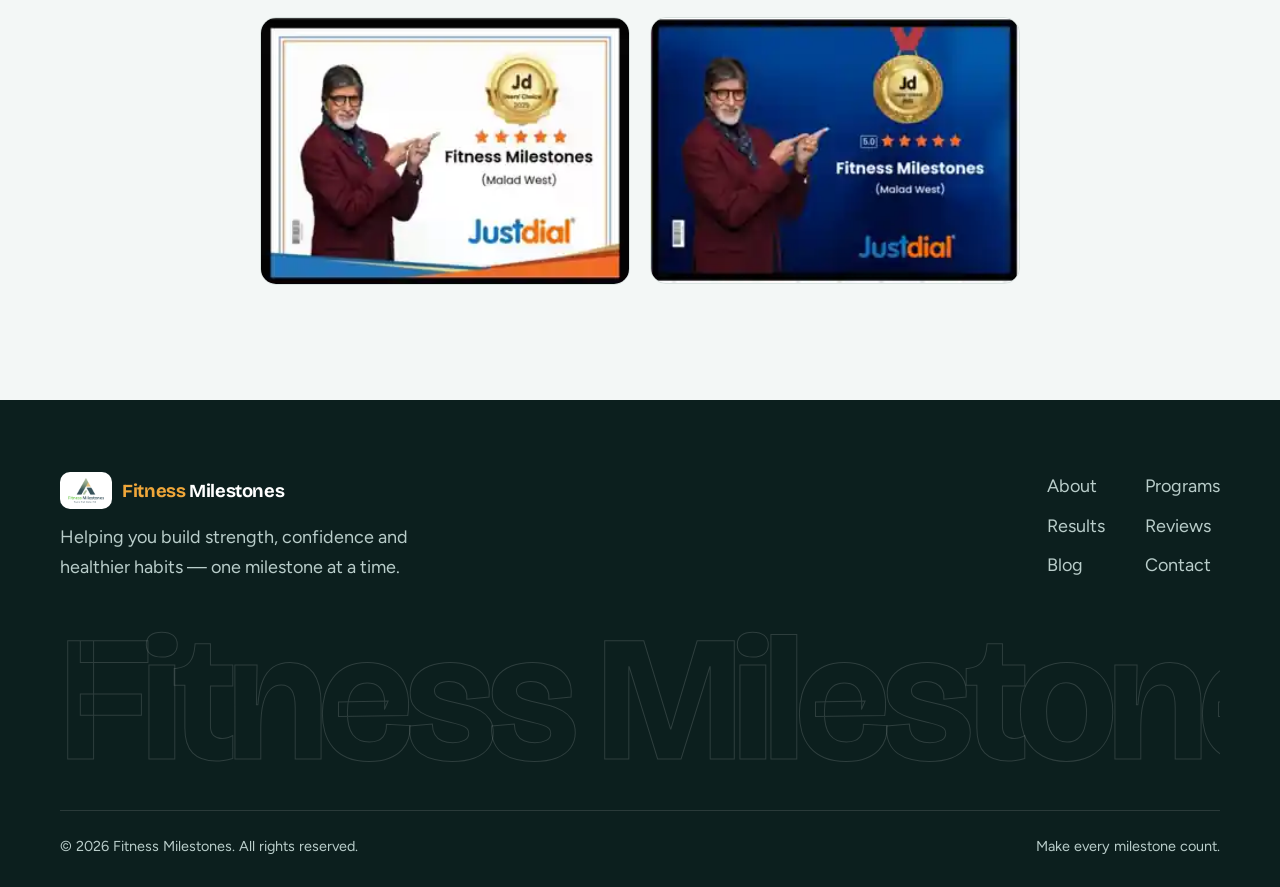
==== commit 01292f1e: "Add reviews carousel section to home page" ====
--- a/index.html
+++ b/index.html
@@ -20,7 +20,7 @@
 <section class="section dark"><div class="wrap split"><div class="arul-img reveal"><div class="photo arch"><img loading="lazy" src="assets/images/arul.webp" alt="Arul demonstrating yoga and mindful movement" width="320" height="320"></div><div class="glass"><b>Certified coach</b><br><span>Strength · Yoga · Nutrition</span></div></div><div class="reveal"><span class="kicker">The person behind your progress</span><h2>Meet Arul.</h2><p class="lead" style="color:#fff;font-weight:600">Hi, I’m Arul — Certified Personal Trainer, Yoga Coach and Nutritionist.</p><p style="margin-top:14px">I have been in the fitness industry for several years, training clients across different fitness levels and helping them achieve real, measurable results. My approach combines strength training, yoga, lifestyle nutrition and habit coaching to create long-term change — not temporary fixes.</p><div class="chips"><span>Personal training</span><span>Yoga coaching</span><span>Nutrition guidance</span></div><a class="btn" href="contact.html">Train with Arul <svg viewBox="0 0 24 24"><path d="M5 12h14M13 6l6 6-6 6"/></svg></a></div></div></section>
 <section class="section"><div class="wrap"><div class="head reveal"><span class="kicker">Find your focus</span><h2>Our programs</h2><p class="lead">A focused plan, expert guidance and the motivation to keep showing up. Choose the training path that fits your next milestone.</p></div><div class="pcards"><article class="pcard reveal"><img loading="lazy" src="https://images.unsplash.com/photo-1583454110551-21f2fa2afe61?auto=format&fit=crop&w=900&q=80" alt="Strength training"><div><small>Personal training</small><h3>Strength & fitness coaching</h3><p>Customised strength and fitness coaching to build confidence, improve form and get stronger.</p></div></article><article class="pcard reveal"><img loading="lazy" src="https://images.unsplash.com/photo-1534258936925-c58bed479fcb?auto=format&fit=crop&w=900&q=80" alt="Cardio training"><div><small>Transformation program</small><h3>Fat loss & muscle gain</h3><p>Structured training and sustainable habits to support body composition and performance goals.</p></div></article><article class="pcard reveal"><img loading="lazy" src="https://images.unsplash.com/photo-1544367567-0f2fcb009e0b?auto=format&fit=crop&w=900&q=80" alt="Yoga and mobility"><div><small>Yoga & mobility coaching</small><h3>Move better. Feel better.</h3><p>Improve flexibility, ease everyday stiffness and develop better body balance.</p></div></article></div><div style="text-align:center;margin-top:44px"><a class="btn dark" href="programs.html">View all programs <svg viewBox="0 0 24 24"><path d="M5 12h14M13 6l6 6-6 6"/></svg></a></div></div></section>
 <section class="section" style="padding-top:0"><div class="wrap"><div class="head center reveal"><span class="kicker">How it works</span><h2>Four steps to your next milestone.</h2></div><div class="steps"><div class="step reveal"><h3>Share your goal</h3><p>Tell us where you are today and what you want to achieve.</p></div><div class="step reveal"><h3>Get your plan</h3><p>Personalised training and nutrition guidance built around you.</p></div><div class="step reveal"><h3>Train with guidance</h3><p>Online or offline sessions with correct technique and support.</p></div><div class="step reveal"><h3>Track your progress</h3><p>Stay accountable and celebrate every milestone along the way.</p></div></div></div></section>
-<section class="stats"><div class="wrap stat-grid"><div class="stat"><strong data-count="68">68<i>+</i></strong><span>Milestones celebrated</span></div><div class="stat"><strong data-count="6">6<i>+</i></strong><span>Years of training experience</span></div><div class="stat"><strong data-count="67">67<i>%</i></strong><span>Client satisfaction</span></div></div></section><section class="cta"><div class="wrap"><h2>Ready for your next milestone?</h2><a class="btn dark" href="contact.html">Talk to a coach <svg viewBox="0 0 24 24"><path d="M5 12h14M13 6l6 6-6 6"/></svg></a></div></section><section class="section"><div class="wrap"><div class="head center reveal"><h2>A milestone worth sharing.</h2><p class="lead">Proud to be featured as a Justdial Users' Choice 2025 business in Malad West.</p></div><div class="awards reveal"><img loading="lazy" src="assets/images/justdial-white.webp" alt="Justdial Users' Choice 2025 recognition for Fitness Milestones, Malad West" width="320" height="231"><img loading="lazy" src="assets/images/justdial-blue.webp" alt="Justdial Users' Choice 2025 recognition for Fitness Milestones, Malad West" width="320" height="230"></div></div></section></main>
+<section class="section band"><div class="wrap"><div class="head center reveal"><span class="kicker">The journey, in their words</span><h2>Clients reviews</h2><p class="lead">Every milestone matters. We are proud to be part of our clients’ journeys towards a stronger, healthier and more confident life.</p></div><div class="rev-wrap reveal" data-carousel aria-roledescription="carousel" aria-label="Reviews"><div class="rev-track" aria-live="polite"><figure class="rev on"><blockquote>“Your fitness journey deserves a plan that is personal, supportive and built around progress. Let’s make your next milestone happen.”</blockquote><cite>Fitness Milestones</cite><small>Our coaching promise</small></figure><figure class="rev"><blockquote>“A consistent approach to training, practical guidance and encouragement can make every step of the fitness journey count.”</blockquote><cite>Fitness Milestones</cite><small>Our coaching approach</small></figure><figure class="rev"><blockquote>“Build strength, improve mobility and develop healthier habits with coaching shaped around your individual goals.”</blockquote><cite>Fitness Milestones</cite><small>Personalised coaching</small></figure></div><div class="rev-ctl"><button data-prev aria-label="Previous review">←</button><div class="dots"><button class="on" aria-label="Show review 1"></button><button class="" aria-label="Show review 2"></button><button class="" aria-label="Show review 3"></button></div><button data-next aria-label="Next review">→</button></div></div><div style="text-align:center;margin-top:36px"><a class="btn dark" href="reviews.html">Read all reviews <svg viewBox="0 0 24 24"><path d="M5 12h14M13 6l6 6-6 6"/></svg></a></div></div></section><section class="stats"><div class="wrap stat-grid"><div class="stat"><strong data-count="68">68<i>+</i></strong><span>Milestones celebrated</span></div><div class="stat"><strong data-count="6">6<i>+</i></strong><span>Years of training experience</span></div><div class="stat"><strong data-count="67">67<i>%</i></strong><span>Client satisfaction</span></div></div></section><section class="cta"><div class="wrap"><h2>Ready for your next milestone?</h2><a class="btn dark" href="contact.html">Talk to a coach <svg viewBox="0 0 24 24"><path d="M5 12h14M13 6l6 6-6 6"/></svg></a></div></section><section class="section"><div class="wrap"><div class="head center reveal"><h2>A milestone worth sharing.</h2><p class="lead">Proud to be featured as a Justdial Users' Choice 2025 business in Malad West.</p></div><div class="awards reveal"><img loading="lazy" src="assets/images/justdial-white.webp" alt="Justdial Users' Choice 2025 recognition for Fitness Milestones, Malad West" width="320" height="231"><img loading="lazy" src="assets/images/justdial-blue.webp" alt="Justdial Users' Choice 2025 recognition for Fitness Milestones, Malad West" width="320" height="230"></div></div></section></main>
 <footer><div class="wrap"><div class="f-top"><div><a class="brand" href="index.html"><img src="assets/images/fitness-milestones-logo.png" alt="" width="52" height="38"><span><b>Fitness</b> Milestones</span></a><p>Helping you build strength, confidence and healthier habits — one milestone at a time.</p></div><nav class="f-links" aria-label="Footer"><a href="about.html">About</a><a href="programs.html">Programs</a><a href="results.html">Results</a><a href="reviews.html">Reviews</a><a href="blog.html">Blog</a><a href="contact.html">Contact</a></nav></div>
 <div class="big-word" aria-hidden="true">Fitness Milestones</div><div class="copy"><span>© <span id="year">2026</span> Fitness Milestones. All rights reserved.</span><span>Make every milestone count.</span></div></div></footer>
 <a class="wa" href="https://wa.me/919819451919?text=Hi%20Fitness%20Milestones%2C%20I%27d%20like%20to%20know%20more." target="_blank" rel="noopener" aria-label="Chat on WhatsApp"><svg viewBox="0 0 32 32"><path d="M16 3C9 3 3.4 8.6 3.4 15.5c0 2.3.6 4.4 1.7 6.3L3 29l7.4-1.9c1.8 1 3.800 1.500 5.600 1.500 7 0 12.600-5.600 12.600-12.500S23 3 16 3zm6.300 17.500c-.3.800-1.600 1.500-2.200 1.600-.6.100-1.300.100-2.100-.1-.5-.2-1.200-.4-2-.8-3.500-1.500-5.800-5.100-6-5.300-.2-.2-1.400-1.900-1.400-3.600s.9-2.500 1.200-2.900c.3-.3.700-.4.900-.4h.7c.2 0 .5-.1.800.6.300.7 1 2.500 1.100 2.700.1.200.1.400 0 .600-.1.200-.2.400-.4.600l-.6.700c-.2.200-.4.400-.2.800.2.400 1 1.600 2.100 2.600 1.400 1.200 2.600 1.600 3 1.800.4.200.6.200.8-.1.200-.3 1-1.200 1.300-1.600.3-.4.500-.3.900-.2.400.1 2.300 1.100 2.700 1.300.4.200.7.300.8.500.1.200.1.900-.2 1.700z"/></svg></a>
